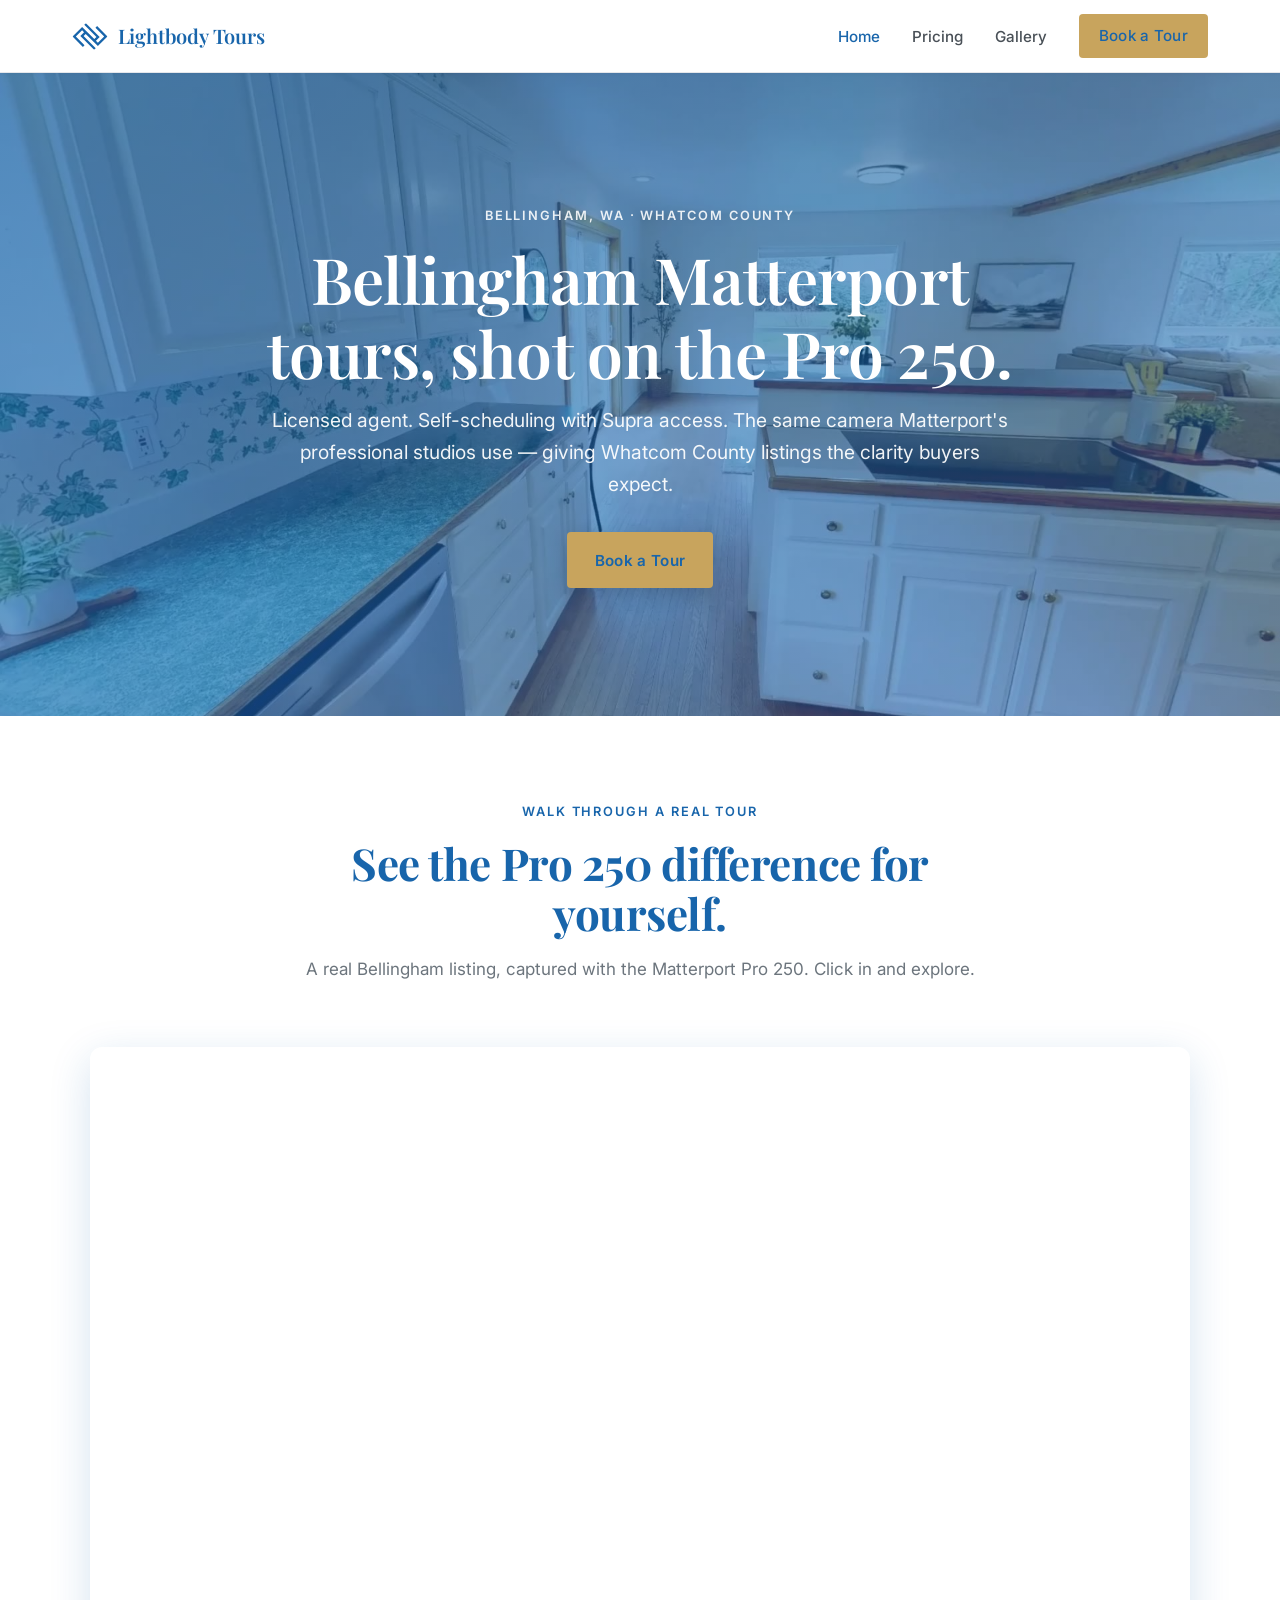
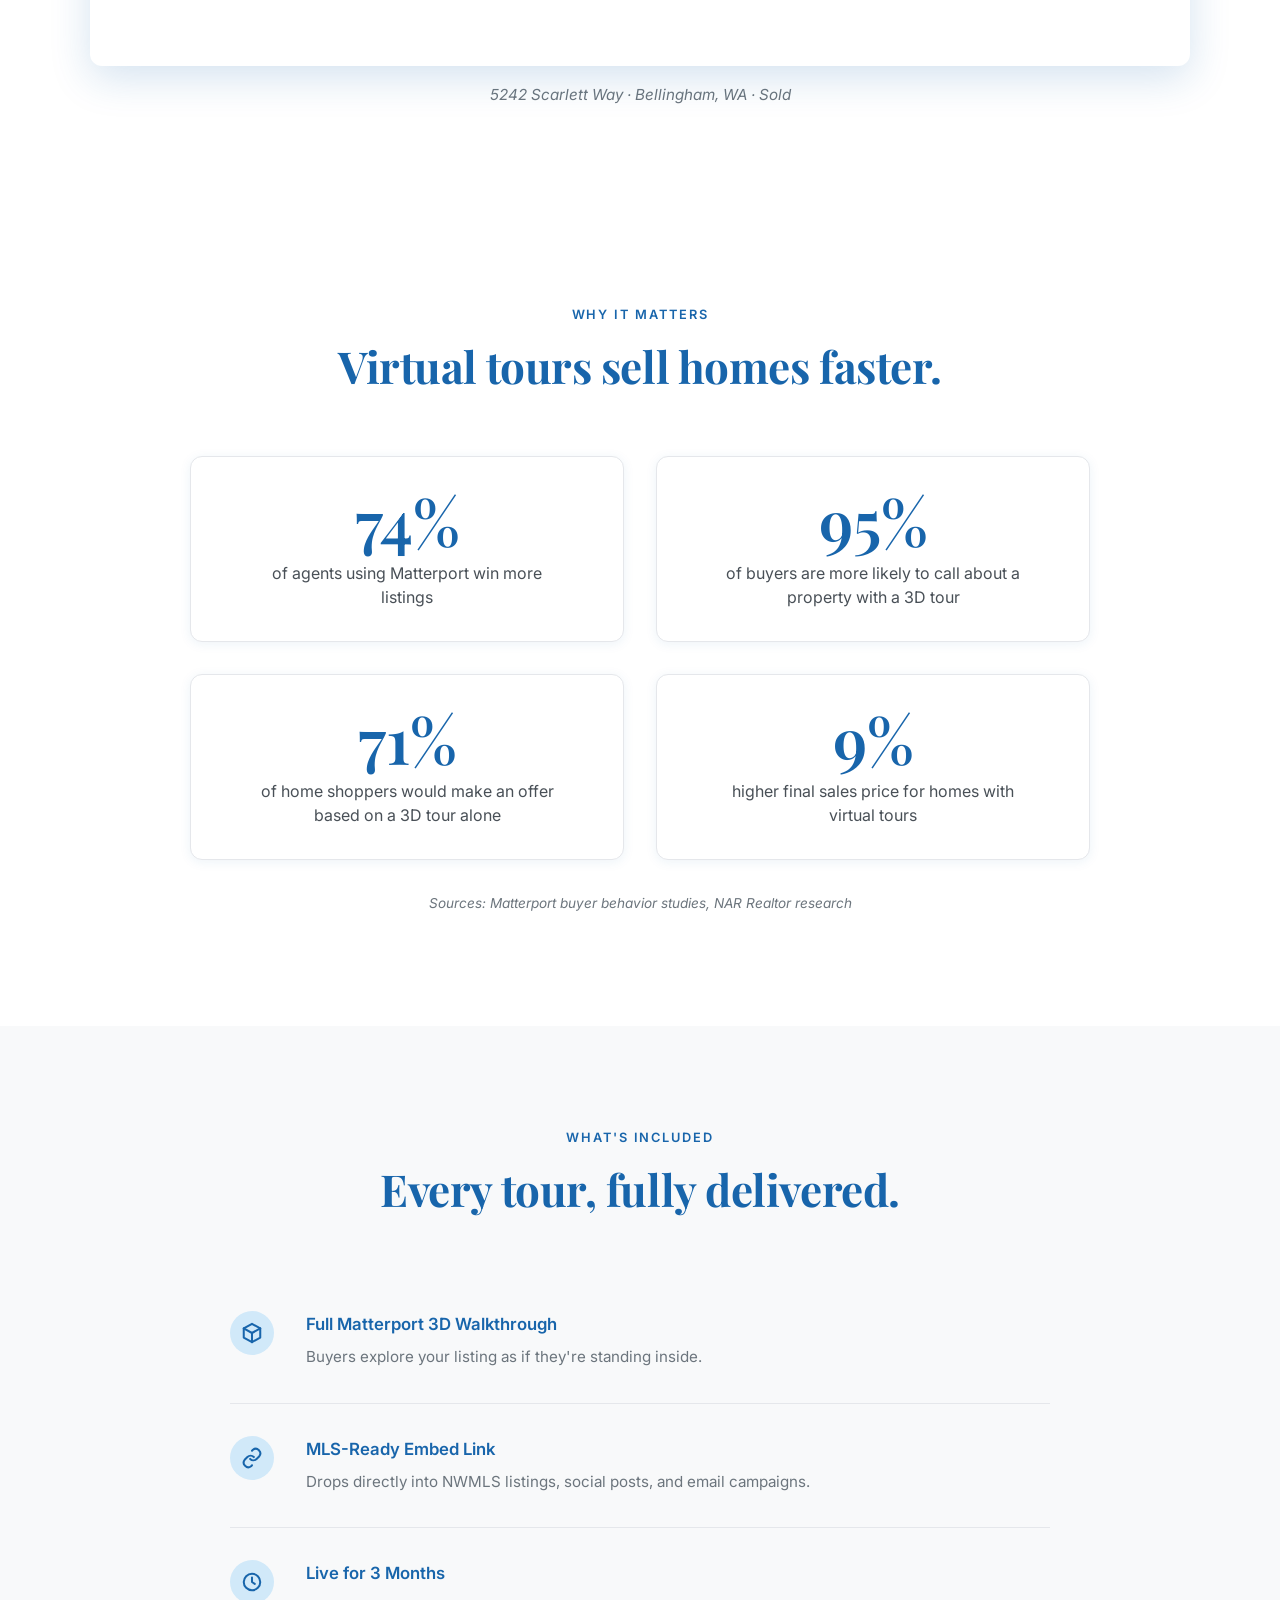
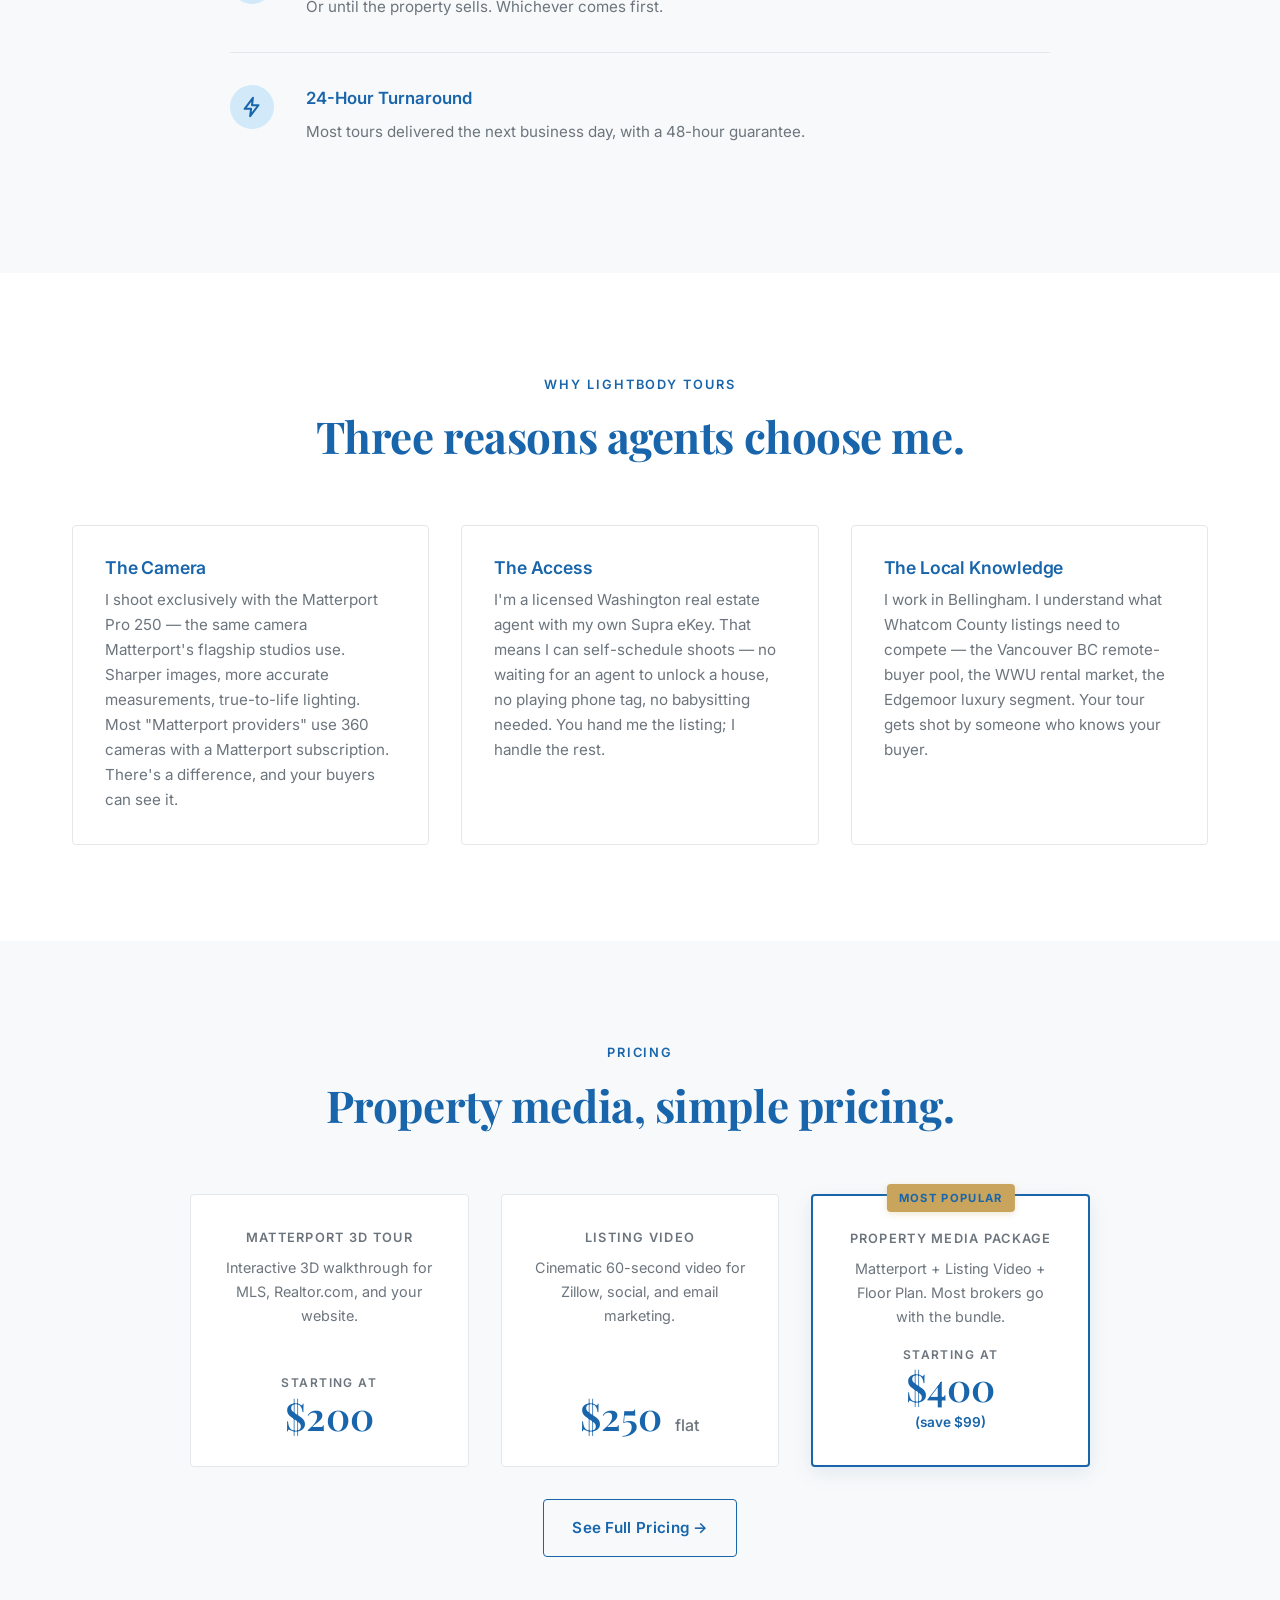
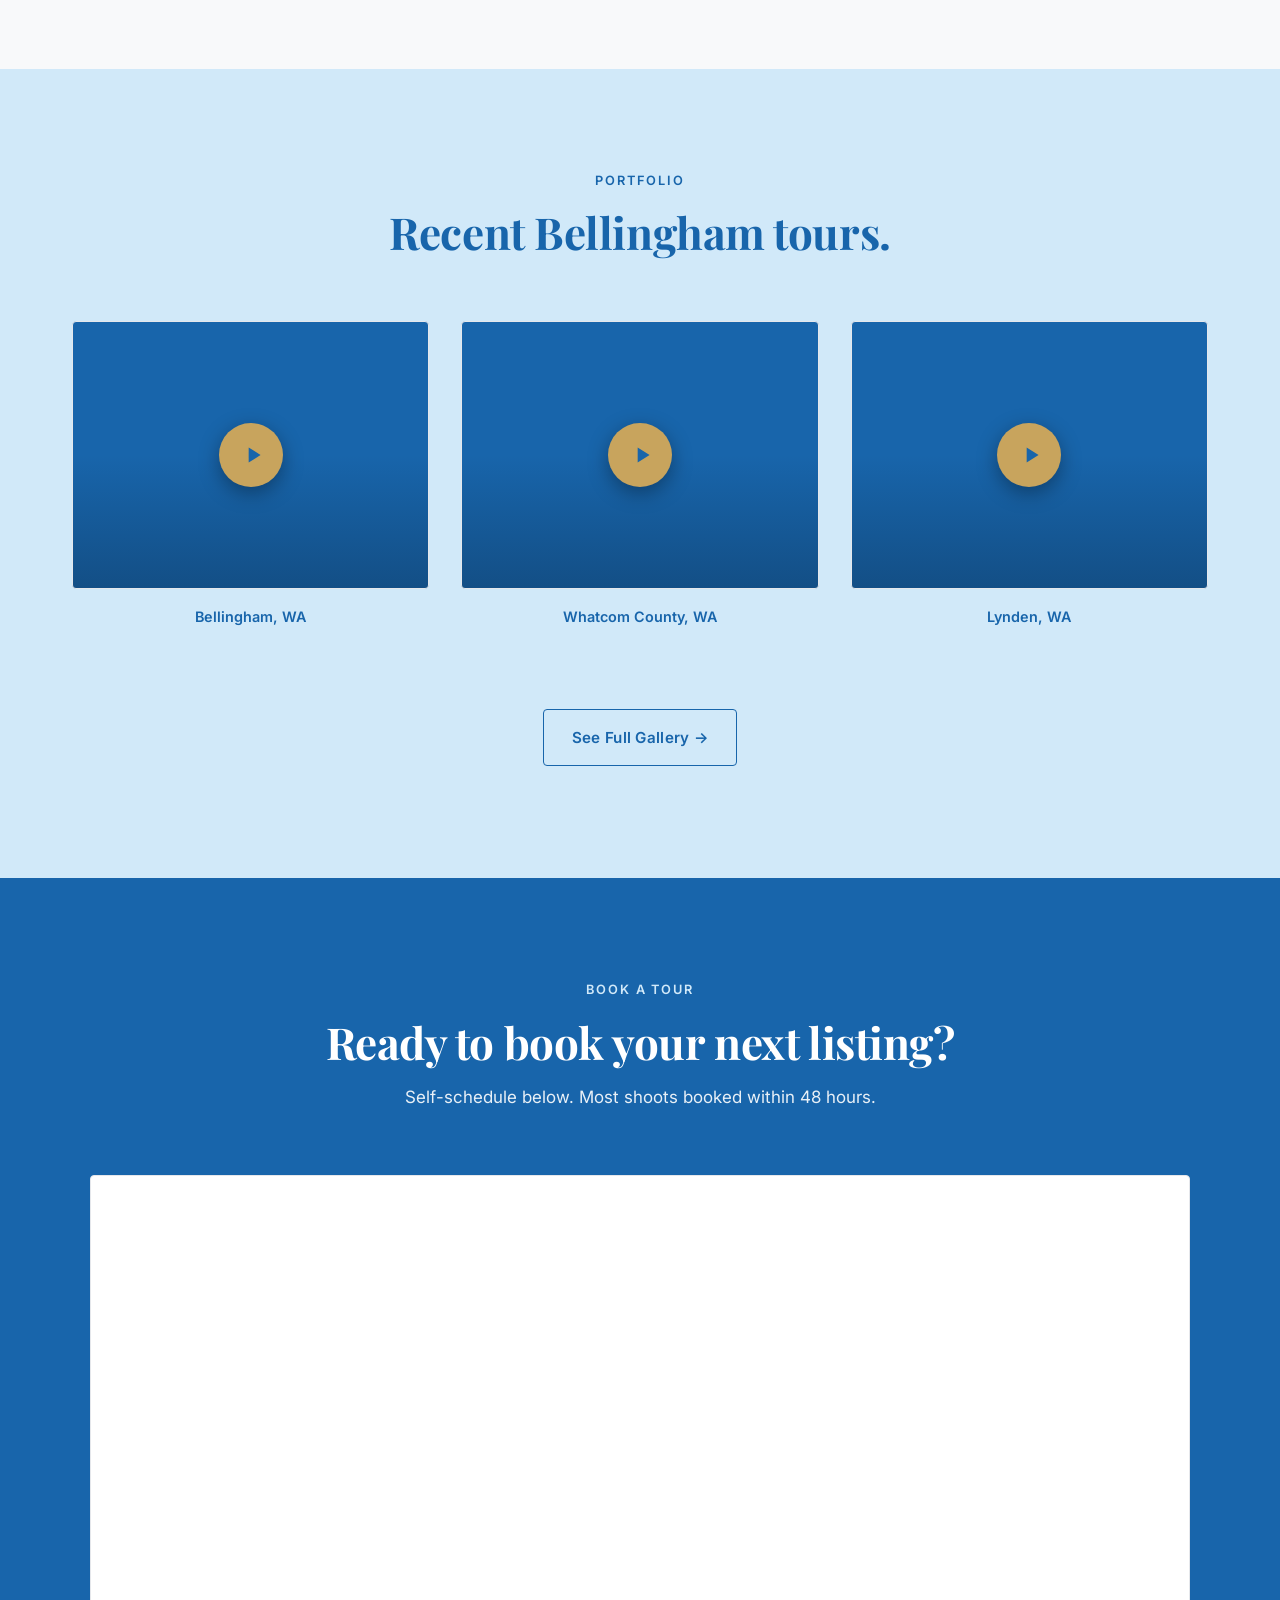
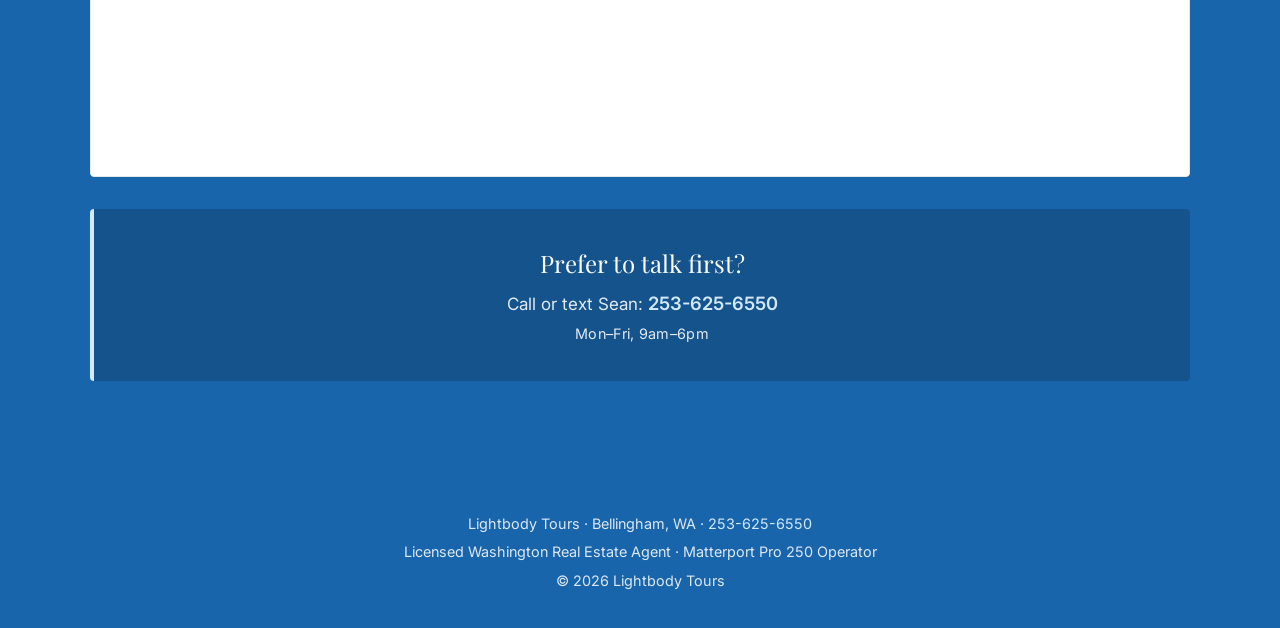
==== index.html @ c7401f12 "Clarify Matterport-only self-booking; nav + booking page" ====
<!DOCTYPE html>
<html lang="en">
<head>
  <meta charset="UTF-8" />
  <meta name="viewport" content="width=device-width, initial-scale=1.0, viewport-fit=cover" />
  <title>Lightbody Tours · Matterport 3D Virtual Tours · Bellingham, WA</title>
  <meta name="description" content="Bellingham Matterport tours, shot on the Pro 250. Licensed agent with Supra access serving Whatcom County real estate." />
  <meta name="theme-color" content="#1865AB" />
  <link rel="canonical" href="https://lightbodytours.com/" />
  <link rel="icon" type="image/svg+xml" href="/favicon.svg" />

  <!-- Open Graph / Twitter Card -->
  <meta property="og:type" content="website" />
  <meta property="og:url" content="https://lightbodytours.com/" />
  <meta property="og:title" content="Lightbody Tours · Matterport 3D Virtual Tours · Bellingham, WA" />
  <meta property="og:description" content="Bellingham Matterport tours, shot on the Pro 250. Licensed agent with Supra access serving Whatcom County real estate." />
  <meta property="og:image" content="https://lightbodytours.com/images/tour-scarlett.jpg" />
  <meta property="og:image:alt" content="A recent Bellingham listing captured with the Matterport Pro 250." />
  <meta property="og:locale" content="en_US" />
  <meta property="og:site_name" content="Lightbody Tours" />
  <meta name="twitter:card" content="summary_large_image" />
  <meta name="twitter:title" content="Lightbody Tours · Bellingham Matterport Pro 250" />
  <meta name="twitter:description" content="Matterport 3D virtual tours for Bellingham and Whatcom County real estate, shot on the Pro 250." />
  <meta name="twitter:image" content="https://lightbodytours.com/images/tour-scarlett.jpg" />

  <link rel="preconnect" href="https://fonts.googleapis.com" />
  <link rel="preconnect" href="https://fonts.gstatic.com" crossorigin />
  <link href="https://fonts.googleapis.com/css2?family=Inter:wght@400;500;600;700&family=Playfair+Display:wght@500;600;700&display=swap" rel="stylesheet" />
  <link rel="stylesheet" href="app.css?v=9" />

  <!-- Structured data: LocalBusiness / Service for local SEO -->
  <script type="application/ld+json">
  {
    "@context": "https://schema.org",
    "@type": "LocalBusiness",
    "@id": "https://lightbodytours.com/#business",
    "name": "Lightbody Tours",
    "description": "Matterport 3D virtual tours for Bellingham and Whatcom County real estate, shot on the Pro 250.",
    "url": "https://lightbodytours.com/",
    "telephone": "+1-253-625-6550",
    "image": "https://lightbodytours.com/images/tour-scarlett.jpg",
    "priceRange": "$$",
    "areaServed": [
      { "@type": "City", "name": "Bellingham" },
      { "@type": "AdministrativeArea", "name": "Whatcom County" }
    ],
    "address": {
      "@type": "PostalAddress",
      "addressLocality": "Bellingham",
      "addressRegion": "WA",
      "addressCountry": "US"
    },
    "founder": { "@type": "Person", "name": "Sean Lightbody" },
    "makesOffer": [
      {
        "@type": "Offer",
        "name": "Standard Matterport tour (under 2,500 sq ft)",
        "price": "200",
        "priceCurrency": "USD"
      },
      {
        "@type": "Offer",
        "name": "Larger home Matterport tour (2,500–4,000 sq ft)",
        "price": "300",
        "priceCurrency": "USD"
      },
      {
        "@type": "Offer",
        "name": "Estate / custom Matterport tour (4,000+ sq ft)",
        "price": "400",
        "priceCurrency": "USD"
      }
    ]
  }
  </script>
</head>
<body>
  <a href="#main" class="skip-link">Skip to content</a>

  <!-- Header -->
  <header class="site-header">
    <div class="container">
      <nav class="nav" aria-label="Primary">
        <a href="index.html" class="nav-logo" aria-label="Lightbody Tours home">
          <span class="logo-mark" aria-hidden="true"></span>
          <span class="logo-text">Lightbody Tours</span>
        </a>
        <button class="nav-toggle" aria-label="Toggle navigation" aria-expanded="false" aria-controls="primary-nav">
          <span></span>
        </button>
        <ul class="nav-links" id="primary-nav">
          <li><a href="index.html" class="active">Home</a></li>
          <li><a href="pricing.html">Pricing</a></li>
          <li><a href="gallery.html">Gallery</a></li>
          <li><a href="booking.html" class="btn btn-primary">Book a Tour</a></li>
        </ul>
      </nav>
    </div>
  </header>

  <main id="main">

    <!-- Hero (rotating 3-video background, event-driven by script.js) -->
    <section class="hero-video-section"
             style="--poster: url('images/videos/pan-scarlett-kitchen.jpg');">
      <video class="hero-video-bg active" muted playsinline preload="auto" data-index="0"
             poster="images/videos/pan-scarlett-kitchen.jpg">
        <source src="images/videos/pan-scarlett-kitchen.mp4" type="video/mp4">
      </video>
      <video class="hero-video-bg" muted playsinline preload="metadata" data-index="1"
             poster="images/videos/pan-scarlett-living.jpg">
        <source src="images/videos/pan-scarlett-living.mp4" type="video/mp4">
      </video>
      <video class="hero-video-bg" muted playsinline preload="metadata" data-index="2"
             poster="images/videos/pan-scarlett-dining.jpg">
        <source src="images/videos/pan-scarlett-dining.mp4" type="video/mp4">
      </video>
      <div class="hero-overlay"></div>
      <div class="hero-content">
        <span class="eyebrow">Bellingham, WA · Whatcom County</span>
        <h1>Bellingham Matterport tours, shot on the Pro 250.</h1>
        <p class="lede">Licensed agent. Self-scheduling with Supra access. The same camera Matterport's professional studios use — giving Whatcom County listings the clarity buyers expect.</p>
        <div class="hero-actions">
          <a href="#book" class="btn btn-primary">Book a Tour</a>
        </div>
      </div>
    </section>

    <!-- Interactive Matterport tour preview -->
    <section class="interactive-tour-section">
      <div class="container">
        <div class="section-head">
          <span class="eyebrow">Walk through a real tour</span>
          <h2>See the Pro 250 difference for yourself.</h2>
          <p class="lede">A real Bellingham listing, captured with the Matterport Pro 250. Click in and explore.</p>
        </div>
        <div class="tour-embed-wrapper">
          <iframe
            src="https://my.matterport.com/show/?m=v9D3mjP9tub&play=0"
            title="Interactive Matterport tour — 5242 Scarlett Way, Bellingham WA"
            frameborder="0"
            allowfullscreen
            allow="xr-spatial-tracking; fullscreen"
            loading="lazy"></iframe>
        </div>
        <p class="tour-caption">5242 Scarlett Way · Bellingham, WA · Sold</p>
      </div>
    </section>

    <!-- Stats -->
    <section>
      <div class="container">
        <div class="section-head">
          <span class="eyebrow">Why It Matters</span>
          <h2>Virtual tours sell homes faster.</h2>
        </div>

        <div class="stats-grid">
          <div class="stat-card">
            <div class="stat-number">74%</div>
            <p class="stat-label">of agents using Matterport win more listings</p>
          </div>
          <div class="stat-card">
            <div class="stat-number">95%</div>
            <p class="stat-label">of buyers are more likely to call about a property with a 3D tour</p>
          </div>
          <div class="stat-card">
            <div class="stat-number">71%</div>
            <p class="stat-label">of home shoppers would make an offer based on a 3D tour alone</p>
          </div>
          <div class="stat-card">
            <div class="stat-number">9%</div>
            <p class="stat-label">higher final sales price for homes with virtual tours</p>
          </div>
        </div>

        <p class="stats-source">Sources: Matterport buyer behavior studies, NAR Realtor research</p>
      </div>
    </section>

    <!-- What's Included -->
    <section class="bg-soft">
      <div class="container">
        <div class="section-head">
          <span class="eyebrow">What's Included</span>
          <h2>Every tour, fully delivered.</h2>
        </div>

        <ul class="includes-list">
          <li class="includes-item">
            <span class="includes-icon" aria-hidden="true">
              <svg viewBox="0 0 24 24" fill="none" stroke="currentColor" stroke-width="2.2" stroke-linecap="round" stroke-linejoin="round"><path d="M12 2 3 7v10l9 5 9-5V7l-9-5z"/><path d="M3 7l9 5 9-5"/><path d="M12 12v10"/></svg>
            </span>
            <div class="includes-text">
              <strong>Full Matterport 3D Walkthrough</strong>
              <span>Buyers explore your listing as if they're standing inside.</span>
            </div>
          </li>
          <li class="includes-item">
            <span class="includes-icon" aria-hidden="true">
              <svg viewBox="0 0 24 24" fill="none" stroke="currentColor" stroke-width="2.2" stroke-linecap="round" stroke-linejoin="round"><path d="M10 13a5 5 0 0 0 7 0l3-3a5 5 0 0 0-7-7l-1 1"/><path d="M14 11a5 5 0 0 0-7 0l-3 3a5 5 0 0 0 7 7l1-1"/></svg>
            </span>
            <div class="includes-text">
              <strong>MLS-Ready Embed Link</strong>
              <span>Drops directly into NWMLS listings, social posts, and email campaigns.</span>
            </div>
          </li>
          <li class="includes-item">
            <span class="includes-icon" aria-hidden="true">
              <svg viewBox="0 0 24 24" fill="none" stroke="currentColor" stroke-width="2.2" stroke-linecap="round" stroke-linejoin="round"><circle cx="12" cy="12" r="9"/><path d="M12 7v5l3 2"/></svg>
            </span>
            <div class="includes-text">
              <strong>Live for 3 Months</strong>
              <span>Or until the property sells. Whichever comes first.</span>
            </div>
          </li>
          <li class="includes-item">
            <span class="includes-icon" aria-hidden="true">
              <svg viewBox="0 0 24 24" fill="none" stroke="currentColor" stroke-width="2.2" stroke-linecap="round" stroke-linejoin="round"><path d="M13 2 4 14h7l-1 8 9-12h-7l1-8z"/></svg>
            </span>
            <div class="includes-text">
              <strong>24-Hour Turnaround</strong>
              <span>Most tours delivered the next business day, with a 48-hour guarantee.</span>
            </div>
          </li>
        </ul>
      </div>
    </section>

    <!-- Why Lightbody -->
    <section>
      <div class="container">
        <div class="section-head">
          <span class="eyebrow">Why Lightbody Tours</span>
          <h2>Three reasons agents choose me.</h2>
        </div>

        <div class="feature-grid">
          <article class="feature">
            <h3>The Camera</h3>
            <p>I shoot exclusively with the Matterport Pro 250 — the same camera Matterport's flagship studios use. Sharper images, more accurate measurements, true-to-life lighting. Most "Matterport providers" use 360 cameras with a Matterport subscription. There's a difference, and your buyers can see it.</p>
          </article>
          <article class="feature">
            <h3>The Access</h3>
            <p>I'm a licensed Washington real estate agent with my own Supra eKey. That means I can self-schedule shoots — no waiting for an agent to unlock a house, no playing phone tag, no babysitting needed. You hand me the listing; I handle the rest.</p>
          </article>
          <article class="feature">
            <h3>The Local Knowledge</h3>
            <p>I work in Bellingham. I understand what Whatcom County listings need to compete — the Vancouver BC remote-buyer pool, the WWU rental market, the Edgemoor luxury segment. Your tour gets shot by someone who knows your buyer.</p>
          </article>
        </div>
      </div>
    </section>

    <!-- Pricing Teaser -->
    <section class="bg-soft">
      <div class="container">
        <div class="section-head">
          <span class="eyebrow">Pricing</span>
          <h2>Property media, simple pricing.</h2>
        </div>

        <div class="pricing-teaser">
          <article class="teaser-card">
            <div class="teaser-name">Matterport 3D Tour</div>
            <p class="teaser-range">Interactive 3D walkthrough for MLS, Realtor.com, and your website.</p>
            <span class="service-price-prefix">Starting at</span>
            <div class="teaser-price">$200</div>
          </article>
          <article class="teaser-card">
            <div class="teaser-name">Listing Video</div>
            <p class="teaser-range">Cinematic 60-second video for Zillow, social, and email marketing.</p>
            <div class="teaser-price">$250 <span class="price-flat">flat</span></div>
          </article>
          <article class="teaser-card featured">
            <div class="teaser-name">Property Media Package</div>
            <p class="teaser-range">Matterport + Listing Video + Floor Plan. Most brokers go with the bundle.</p>
            <span class="service-price-prefix">Starting at</span>
            <div class="teaser-price">$400</div>
            <span class="service-savings">(save $99)</span>
          </article>
        </div>

        <p class="center" style="margin-top: var(--space-md);">
          <a href="pricing.html" class="btn btn-outline">See Full Pricing &rarr;</a>
        </p>
      </div>
    </section>

    <!-- Recent Work -->
    <section class="bg-pale">
      <div class="container">
        <div class="section-head">
          <span class="eyebrow">Portfolio</span>
          <h2>Recent Bellingham tours.</h2>
        </div>

        <div class="recent-grid">
          <div class="recent-item">
            <a class="thumb-card"
               href="https://my.matterport.com/show/?m=v9D3mjP9tub"
               target="_blank"
               rel="noopener"
               aria-label="Open Bellingham, WA virtual tour in a new tab">
              <img src="https://my.matterport.com/api/v1/player/models/v9D3mjP9tub/thumb"
                   alt="Bellingham, WA tour preview"
                   loading="lazy" decoding="async"
                   onerror="this.remove(); this.parentNode.insertAdjacentHTML('afterbegin','&lt;span class=&quot;thumb-fallback-label&quot;&gt;Tour preview&lt;/span&gt;');" />
              <span class="thumb-play" aria-hidden="true">
                <svg viewBox="0 0 24 24" fill="currentColor"><path d="M8 5v14l11-7z"/></svg>
              </span>
            </a>
            <p class="embed-caption">Bellingham, WA</p>
          </div>

          <div class="recent-item">
            <a class="thumb-card"
               href="https://my.matterport.com/show/?m=C9xJ9vgms29"
               target="_blank"
               rel="noopener"
               aria-label="Open Whatcom County, WA virtual tour in a new tab">
              <img src="https://my.matterport.com/api/v1/player/models/C9xJ9vgms29/thumb"
                   alt="Whatcom County, WA tour preview"
                   loading="lazy" decoding="async"
                   onerror="this.remove(); this.parentNode.insertAdjacentHTML('afterbegin','&lt;span class=&quot;thumb-fallback-label&quot;&gt;Tour preview&lt;/span&gt;');" />
              <span class="thumb-play" aria-hidden="true">
                <svg viewBox="0 0 24 24" fill="currentColor"><path d="M8 5v14l11-7z"/></svg>
              </span>
            </a>
            <p class="embed-caption">Whatcom County, WA</p>
          </div>

          <div class="recent-item">
            <a class="thumb-card"
               href="https://my.matterport.com/show/?m=8PgP2n5DQMk"
               target="_blank"
               rel="noopener"
               aria-label="Open Lynden, WA virtual tour in a new tab">
              <img src="https://my.matterport.com/api/v1/player/models/8PgP2n5DQMk/thumb"
                   alt="Lynden, WA tour preview"
                   loading="lazy" decoding="async"
                   onerror="this.remove(); this.parentNode.insertAdjacentHTML('afterbegin','&lt;span class=&quot;thumb-fallback-label&quot;&gt;Tour preview&lt;/span&gt;');" />
              <span class="thumb-play" aria-hidden="true">
                <svg viewBox="0 0 24 24" fill="currentColor"><path d="M8 5v14l11-7z"/></svg>
              </span>
            </a>
            <p class="embed-caption">Lynden, WA</p>
          </div>
        </div>

        <p class="center" style="margin-top: var(--space-lg);">
          <a href="gallery.html" class="btn btn-outline">See Full Gallery &rarr;</a>
        </p>
      </div>
    </section>

    <!-- Final CTA / Calendar -->
    <section id="book" class="bg-blue">
      <div class="container">
        <div class="section-head">
          <span class="eyebrow">Book a Tour</span>
          <h2>Ready to book your next listing?</h2>
          <p>Self-schedule below. Most shoots booked within 48 hours.</p>
        </div>

        <div class="calendar-embed">
          <iframe
            src="https://calendar.google.com/calendar/appointments/schedules/AcZssZ1Lqf4GYZ6u4mqIitwQUmHhvEpiaLqg6kK7S11jN2lx8IEIkswqLdhnvtoZhBZQ0kWkmm6iZdqy?gv=true"
            title="Schedule a Matterport tour with Sean Lightbody"
            style="border: 0"
            width="100%"
            height="600"
            frameborder="0"
            loading="lazy"></iframe>
        </div>

        <div class="contact-callout" role="complementary" aria-label="Phone contact">
          <p class="callout-lede">Prefer to talk first?</p>
          <p>Call or text Sean: <a href="tel:+12536256550">253-625-6550</a></p>
          <p class="hours">Mon–Fri, 9am–6pm</p>
        </div>
      </div>
    </section>

  </main>

  <!-- Footer -->
  <footer class="site-footer">
    <div class="container">
      <p class="footer-line">Lightbody Tours · Bellingham, WA · <a href="tel:2536256550">253-625-6550</a></p>
      <p class="footer-line">Licensed Washington Real Estate Agent · Matterport Pro 250 Operator</p>
      <p class="footer-line">&copy; 2026 Lightbody Tours</p>
    </div>
  </footer>

  <script src="script.js"></script>
</body>
</html>
---- app.css ----
/* ---------- Tokens ---------- */
:root {
  /* Brand blues — primary palette */
  --brand-blue: #1865AB;
  --brand-blue-medium: #3F86C6;
  --brand-blue-light: #7FBCE7;
  --brand-blue-pale: #D1E9F9;

  /* Legacy --navy alias kept so existing rules pick up the new brand blue.
     Conceptually: navy = brand-blue throughout the site. */
  --navy: var(--brand-blue);

  /* Gold — reserved for: nav Book Now button, eyebrows, SOLD badges, play button */
  --gold: #C8A45D;
  --gold-hover: #b3924f;

  /* Surface + text */
  --bg: #FFFFFF;
  --bg-soft: #F8F9FA;  /* off-white — softer alternation than pale blue */
  --text: #495057;     /* charcoal — passes WCAG AA on white and pale blue */
  --muted: #6c757d;
  --border: #e5e7eb;

  --font-body: 'Inter', system-ui, -apple-system, sans-serif;
  --font-display: 'Playfair Display', Georgia, serif;

  --container: 1200px;
  --radius: 4px;
  --space-xs: 0.5rem;
  --space-sm: 1rem;
  --space-md: 2rem;
  --space-lg: 4rem;
  --space-xl: 6rem;
}

/* ---------- Reset ---------- */
*, *::before, *::after { box-sizing: border-box; }
html, body { margin: 0; padding: 0; }
html { scroll-padding-top: calc(72px + env(safe-area-inset-top, 0px) + 16px); }
img { max-width: 100%; display: block; }
a { color: inherit; text-decoration: none; }
button { font-family: inherit; cursor: pointer; border: none; background: none; }

/* Keyboard focus: visible 2px brand-blue outline on any tab-focused element.
   Doesn't affect mouse users (no :focus-visible match for mouse clicks). */
*:focus-visible {
  outline: 2px solid var(--brand-blue);
  outline-offset: 2px;
  border-radius: 2px;
}

/* Skip-to-content link — invisible until keyboard-focused, then jumps over the
   header to the main content. Required for keyboard / screen-reader users. */
.skip-link {
  position: absolute;
  top: 0.5rem;
  left: 0.5rem;
  z-index: 10000;
  background: var(--brand-blue);
  color: #fff;
  padding: 0.6rem 1rem;
  border-radius: var(--radius);
  font-weight: 600;
  font-size: 0.9rem;
  transform: translateY(-200%);
  transition: transform 150ms ease;
}
.skip-link:focus,
.skip-link:focus-visible { transform: translateY(0); }

/* ---------- Base ---------- */
body {
  font-family: var(--font-body);
  font-size: 17px;
  line-height: 1.65;
  color: var(--text);
  background: var(--bg);
  -webkit-font-smoothing: antialiased;
}

h1, h2, h3, h4 {
  font-family: var(--font-display);
  font-weight: 600;
  color: var(--navy);
  line-height: 1.15;
  margin: 0 0 var(--space-sm);
  letter-spacing: -0.01em;
}

h1 { font-size: clamp(2.4rem, 5vw, 4rem); }
h2 { font-size: clamp(1.9rem, 3.5vw, 2.75rem); }
h3 { font-size: clamp(1.3rem, 2vw, 1.6rem); }

p { margin: 0 0 var(--space-sm); }

.container {
  width: 100%;
  max-width: var(--container);
  margin: 0 auto;
  padding: 0 var(--space-md);
}

section { padding: var(--space-xl) 0; }

/* ---------- Section background helpers ----------
   Three tones for soft alternation: white (default) → soft → pale-blue (showcase).
   Use .bg-soft for the bulk of alternation so contrast edges aren't choppy.
   Use .bg-pale for "punch" sections (gallery showcase, booking contact callout). */
.bg-white { background: #fff; }
.bg-soft  { background: var(--bg-soft); }
.bg-pale  { background: var(--brand-blue-pale); }
.bg-blue  { background: var(--brand-blue); color: #fff; }
.bg-blue h1, .bg-blue h2, .bg-blue h3 { color: #fff; }
.bg-blue .eyebrow { color: var(--brand-blue-pale); }
.bg-blue .section-head p,
.bg-blue p { color: rgba(255, 255, 255, 0.9); }
.bg-blue .muted { color: rgba(255, 255, 255, 0.75); }

/* Contact callout sitting INSIDE a brand-blue section needs visual distinction from
   the section bg. Use a darker translucent overlay instead of the same brand blue. */
.bg-blue .contact-callout {
  background: rgba(0, 0, 0, 0.18);
  border-left: 4px solid var(--brand-blue-pale);
}

/* ---------- Buttons ---------- */
.btn {
  display: inline-block;
  padding: 0.95rem 1.75rem;
  font-family: var(--font-body);
  font-size: 0.95rem;
  font-weight: 600;
  letter-spacing: 0.02em;
  border-radius: var(--radius);
  transition: background-color 150ms ease, color 150ms ease;
  cursor: pointer;
  text-align: center;
}

.btn-primary {
  background: var(--brand-blue);
  color: #fff;
}
.btn-primary:hover { background: var(--brand-blue-medium); }

/* Exception: the nav "Book Now" button keeps gold for emphasis. */
.nav-links .btn-primary {
  background: var(--gold);
  color: var(--brand-blue);
}
.nav-links .btn-primary:hover {
  background: var(--gold-hover);
  color: var(--brand-blue);
}

.btn-secondary {
  background: transparent;
  color: var(--brand-blue);
  border: 1.5px solid var(--brand-blue);
}
.btn-secondary:hover {
  background: var(--brand-blue);
  color: #fff;
}

.btn-outline {
  background: transparent;
  color: var(--navy);
  border: 1.5px solid var(--navy);
}
.btn-outline:hover { background: var(--navy); color: var(--bg); }

/* ---------- Header / Nav ---------- */
/* Body padding compensates for the fixed nav being out of flow. */
body {
  padding-top: 72px;
}

.site-header {
  position: fixed;
  top: 0;
  left: 0;
  right: 0;
  width: 100%;
  z-index: 9999;
  background: var(--bg);
  border-bottom: 1px solid var(--border);
  box-shadow: 0 1px 3px rgba(10, 37, 64, 0.04);
  isolation: isolate;
}

/* Mobile: hardcoded 44px fallback for iOS status bar on top of any safe-area inset.
   Even if env() returns 0 (which it can on certain iOS configurations), the nav
   content still gets pushed below the iPhone's system UI. */
@media (max-width: 900px) {
  body {
    padding-top: calc(72px + max(env(safe-area-inset-top, 0px), 44px));
  }
  .site-header {
    padding-top: max(env(safe-area-inset-top, 0px), 44px);
  }
}

/* Ensure iframe wrappers stay in the base stacking context, never above the nav */
.embed,
.calendar-embed,
.tour-image {
  position: relative;
  z-index: 1;
}

.nav {
  display: flex;
  align-items: center;
  justify-content: space-between;
  height: 72px;
}

.brand {
  font-family: var(--font-display);
  font-size: 1.35rem;
  font-weight: 600;
  color: var(--navy);
  letter-spacing: -0.01em;
}

.nav-links {
  display: flex;
  align-items: center;
  gap: 2rem;
  list-style: none;
  margin: 0;
  padding: 0;
}

.nav-links a {
  font-size: 0.95rem;
  font-weight: 500;
  color: var(--text);
  transition: color 150ms ease;
}
.nav-links a:hover,
.nav-links a.active { color: var(--brand-blue); }

.nav-links .btn { padding: 0.6rem 1.25rem; }

.nav-toggle {
  display: none;
  width: 40px;
  height: 40px;
  align-items: center;
  justify-content: center;
}
.nav-toggle span {
  display: block;
  width: 22px;
  height: 2px;
  background: var(--navy);
  position: relative;
}
.nav-toggle span::before,
.nav-toggle span::after {
  content: '';
  position: absolute;
  left: 0;
  width: 22px;
  height: 2px;
  background: var(--navy);
}
.nav-toggle span::before { top: -7px; }
.nav-toggle span::after { top: 7px; }

@media (max-width: 768px) {
  .nav-toggle { display: flex; }
  .nav-links {
    position: absolute;
    top: 72px;
    left: 0;
    right: 0;
    flex-direction: column;
    align-items: stretch;
    gap: 0;
    background: var(--bg);
    border-bottom: 1px solid var(--border);
    padding: var(--space-sm) var(--space-md) var(--space-md);
    transform: translateY(-110%);
    transition: transform 200ms ease;
  }
  .nav-links.open { transform: translateY(0); }
  .nav-links li { padding: 0.65rem 0; border-bottom: 1px solid var(--border); }
  .nav-links li:last-child { border-bottom: none; padding-top: var(--space-sm); }
  .nav-links .btn { display: block; }
}

/* ---------- Hero ---------- */
.hero {
  background: var(--bg);
  padding: var(--space-xl) 0 var(--space-lg);
}

.hero-inner {
  max-width: 820px;
  margin: 0 auto var(--space-lg);
  text-align: center;
}

.hero h1 { margin-bottom: var(--space-md); }

.hero .lede {
  font-size: clamp(1.05rem, 1.5vw, 1.2rem);
  color: var(--muted);
  margin: 0 auto var(--space-md);
  max-width: 62ch;
}

.hero-actions {
  display: flex;
  gap: var(--space-sm);
  flex-wrap: wrap;
  margin-top: var(--space-md);
  justify-content: center;
}

/* ---------- Embeds ---------- */
.embed {
  width: 100%;
  aspect-ratio: 16 / 10;
  background: var(--navy);
  border-radius: var(--radius);
  overflow: hidden;
  border: 1px solid var(--border);
}
.embed iframe {
  width: 100%;
  height: 100%;
  border: 0;
  display: block;
}

.embed-wrap {
  max-width: 1100px;
  margin: 0 auto;
}

.embed-caption {
  text-align: center;
  color: var(--muted);
  font-size: 0.9rem;
  font-style: italic;
  margin-top: var(--space-sm);
}

/* ---------- Stats Grid ---------- */
.stats-grid {
  display: grid;
  grid-template-columns: repeat(2, 1fr);
  gap: var(--space-md);
  max-width: 900px;
  margin: 0 auto;
}
@media (max-width: 640px) {
  .stats-grid { grid-template-columns: 1fr; }
}

.stat-card {
  background: #fff;
  border: 1px solid var(--border);
  border-radius: 12px;
  padding: var(--space-md);
  text-align: center;
  box-shadow: 0 2px 12px rgba(24, 101, 171, 0.08);
}

.stat-number {
  font-family: var(--font-display);
  font-size: clamp(2.75rem, 6vw, 4rem);
  font-weight: 600;
  color: var(--brand-blue);
  line-height: 1;
  margin-bottom: 0.5rem;
}

.stat-label {
  color: var(--text);
  font-size: 1rem;
  line-height: 1.5;
  max-width: 30ch;
  margin: 0 auto;
}

.stats-source {
  text-align: center;
  font-style: italic;
  color: var(--muted);
  font-size: 0.85rem;
  margin-top: var(--space-md);
}

/* ---------- Includes List ---------- */
.includes-list {
  max-width: 820px;
  margin: 0 auto;
  list-style: none;
  padding: 0;
  display: flex;
  flex-direction: column;
  gap: 0;
}

.includes-item {
  display: flex;
  gap: var(--space-md);
  align-items: flex-start;
  padding: var(--space-md) 0;
  border-bottom: 1px solid var(--border);
}
.includes-item:last-child { border-bottom: none; }

.includes-icon {
  flex-shrink: 0;
  width: 44px;
  height: 44px;
  border-radius: 50%;
  background: var(--brand-blue-pale);
  color: var(--brand-blue);
  display: flex;
  align-items: center;
  justify-content: center;
}
.includes-icon svg { width: 22px; height: 22px; }

.includes-text { flex: 1; }
.includes-text strong {
  display: block;
  font-family: var(--font-body);
  color: var(--navy);
  font-size: 1.05rem;
  font-weight: 600;
  margin-bottom: 0.25rem;
}
.includes-text span { color: var(--muted); font-size: 0.95rem; }

/* ---------- Pricing Teaser ---------- */
.pricing-teaser {
  max-width: 900px;
  margin: 0 auto var(--space-md);
  display: grid;
  grid-template-columns: repeat(3, 1fr);
  gap: var(--space-md);
}
@media (max-width: 768px) {
  .pricing-teaser { grid-template-columns: 1fr; }
}

.teaser-card {
  background: #fff;
  border: 1px solid var(--border);
  border-radius: var(--radius);
  padding: var(--space-md);
  text-align: center;
  display: flex;
  flex-direction: column;
}
/* Push price block to the card bottom so all three cards align prices on the
   same baseline regardless of description length. */
.teaser-card .teaser-range {
  margin-bottom: auto;
  padding-bottom: var(--space-sm);
}

.teaser-name {
  font-family: var(--font-body);
  font-size: 0.8rem;
  font-weight: 600;
  text-transform: uppercase;
  letter-spacing: 0.1em;
  color: var(--muted);
  margin-bottom: 0.5rem;
}

.teaser-range {
  color: var(--muted);
  font-size: 0.9rem;
  margin-bottom: var(--space-sm);
}

.teaser-price {
  font-family: var(--font-display);
  font-size: 2.4rem;
  font-weight: 600;
  color: var(--navy);
  line-height: 1;
}

/* ---------- Recent Work Grid ---------- */
.recent-grid {
  display: grid;
  grid-template-columns: repeat(3, 1fr);
  gap: var(--space-md);
}
@media (max-width: 900px) {
  .recent-grid { grid-template-columns: 1fr; }
}
.recent-item .embed { aspect-ratio: 4 / 3; }
.recent-item .embed-caption { font-style: normal; font-weight: 600; color: var(--navy); }

/* ---------- Calendar Embed ---------- */
.calendar-embed {
  max-width: 1100px;
  margin: 0 auto;
  background: #fff;
  border: 1px solid var(--border);
  border-radius: var(--radius);
  overflow: hidden;
}
.calendar-embed iframe {
  width: 100%;
  height: 600px;
  border: 0;
  display: block;
}
@media (max-width: 600px) {
  .calendar-embed iframe { height: 820px; }
}

/* ---------- Contact Callout (under calendar) ---------- */
.contact-callout {
  max-width: 1100px;
  margin: var(--space-md) auto 0;
  background: var(--navy);
  color: var(--bg);
  padding: var(--space-md);
  border-radius: var(--radius);
  text-align: center;
  border-left: 4px solid var(--brand-blue-light);
}
.contact-callout p { margin: 0.2rem 0; color: rgba(255, 255, 255, 0.88); }
.contact-callout .callout-lede {
  font-family: var(--font-display);
  font-size: clamp(1.2rem, 2vw, 1.5rem);
  color: #fff;
  margin-bottom: 0.25rem;
}
.contact-callout a {
  color: var(--brand-blue-pale);
  font-weight: 600;
  font-size: 1.15rem;
}
.contact-callout a:hover { text-decoration: underline; }
.contact-callout .hours {
  font-size: 0.9rem;
  letter-spacing: 0.02em;
}

/* ---------- Tour Thumbnail Cards ---------- */
.thumb-card {
  position: relative;
  display: block;
  width: 100%;
  aspect-ratio: 4 / 3;
  background: var(--navy);
  border-radius: var(--radius);
  overflow: hidden;
  border: 1px solid var(--border);
  cursor: pointer;
  text-decoration: none;
}

.thumb-card img {
  width: 100%;
  height: 100%;
  object-fit: cover;
  display: block;
  transition: transform 250ms ease, filter 250ms ease;
}

.thumb-card:hover img {
  transform: scale(1.03);
  filter: brightness(0.85);
}

.thumb-card::after {
  content: '';
  position: absolute;
  inset: 0;
  background: linear-gradient(180deg, rgba(10, 37, 64, 0) 50%, rgba(10, 37, 64, 0.35) 100%);
  pointer-events: none;
}

.thumb-play {
  position: absolute;
  top: 50%;
  left: 50%;
  transform: translate(-50%, -50%);
  width: 64px;
  height: 64px;
  background: var(--gold);
  color: var(--navy);
  border-radius: 50%;
  display: flex;
  align-items: center;
  justify-content: center;
  box-shadow: 0 6px 20px rgba(0, 0, 0, 0.35);
  transition: transform 250ms ease, background-color 150ms ease;
  z-index: 2;
}
.thumb-card:hover .thumb-play {
  transform: translate(-50%, -50%) scale(1.1);
  background: var(--gold-hover);
}
.thumb-play svg {
  width: 26px;
  height: 26px;
  margin-left: 4px; /* optical centering of triangle */
}

/* Fallback shown when the thumbnail image fails to load */
.thumb-fallback-label {
  position: absolute;
  inset: 0;
  display: flex;
  align-items: center;
  justify-content: center;
  color: rgba(255, 255, 255, 0.6);
  font-size: 0.9rem;
  letter-spacing: 0.05em;
  text-transform: uppercase;
}

/* ---------- Sections ---------- */
.section-head {
  max-width: 720px;
  margin: 0 auto var(--space-lg);
  text-align: center;
}
.section-head p { color: var(--muted); }

.eyebrow {
  display: inline-block;
  font-size: 0.8rem;
  font-weight: 600;
  letter-spacing: 0.15em;
  text-transform: uppercase;
  color: var(--brand-blue);
  margin-bottom: var(--space-sm);
}

/* ---------- Feature Grid ---------- */
.feature-grid {
  display: grid;
  grid-template-columns: repeat(auto-fit, minmax(260px, 1fr));
  gap: var(--space-md);
}

.feature {
  padding: var(--space-md);
  background: #fff;
  border: 1px solid var(--border);
  border-radius: var(--radius);
}
.feature h3 { margin-bottom: 0.5rem; font-family: var(--font-body); font-size: 1.1rem; font-weight: 600; color: var(--navy); }
.feature p { color: var(--muted); margin: 0; font-size: 0.95rem; }

/* ---------- Pricing ---------- */
.pricing-grid {
  display: grid;
  grid-template-columns: repeat(auto-fit, minmax(280px, 1fr));
  gap: var(--space-md);
  max-width: 1000px;
  margin: 0 auto;
}

.price-card {
  background: #fff;
  border: 1px solid var(--border);
  border-radius: var(--radius);
  padding: var(--space-md);
  display: flex;
  flex-direction: column;
}

.price-card.featured {
  border-color: var(--brand-blue);
  border-width: 2px;
  position: relative;
}

.price-card.featured::before {
  content: 'MOST POPULAR';
  position: absolute;
  top: -12px;
  left: 50%;
  transform: translateX(-50%);
  background: var(--gold);
  color: var(--brand-blue);
  font-size: 0.7rem;
  font-weight: 700;
  letter-spacing: 0.12em;
  padding: 0.3rem 0.75rem;
  border-radius: var(--radius);
  box-shadow: 0 2px 6px rgba(200, 164, 93, 0.25);
  white-space: nowrap;
}

/* ---------- Service cards (pricing.html) ---------- */
/* Extends .price-card with a sentence-case service-title hierarchy and a
   description block. Use as: <article class="price-card service-card"> */
.service-card h3 {
  font-family: var(--font-display);
  font-size: 1.4rem;
  font-weight: 600;
  color: var(--navy);
  margin-bottom: 0.5rem;
  letter-spacing: -0.01em;
  text-transform: none;
}

.service-description {
  color: var(--text);
  font-size: 0.95rem;
  line-height: 1.55;
  margin-bottom: var(--space-md);
}
.service-description strong {
  color: var(--brand-blue);
  font-weight: 600;
}

.service-price {
  margin-top: auto;
  margin-bottom: 0.5rem;
}

.service-price-prefix {
  display: block;
  font-family: var(--font-body);
  font-size: 0.75rem;
  font-weight: 600;
  color: var(--muted);
  text-transform: uppercase;
  letter-spacing: 0.12em;
  margin-bottom: 0.2rem;
}

.service-price .price-amount {
  margin-bottom: 0;
  font-size: 2.4rem;
  display: inline-flex;
  align-items: baseline;
  gap: 0.4rem;
}
.service-price .price-flat {
  font-family: var(--font-body);
  font-size: 0.95rem;
  font-weight: 500;
  color: var(--muted);
  text-transform: lowercase;
  letter-spacing: 0.02em;
}

.service-savings {
  display: block;
  color: var(--brand-blue);
  font-size: 0.9rem;
  font-weight: 600;
  margin-top: 0.15rem;
}

.service-tagline {
  font-size: 0.85rem;
  color: var(--muted);
  font-style: italic;
  margin: 0 0 var(--space-md);
}

.service-card .tier-features { margin-bottom: var(--space-sm); }

.service-card .btn { margin-top: var(--space-sm); }

/* "Samples coming soon" soft callout inside a service card */
.service-note {
  background: var(--brand-blue-pale);
  color: var(--brand-blue);
  font-size: 0.85rem;
  line-height: 1.45;
  padding: 0.65rem 0.85rem;
  border-radius: var(--radius);
  margin: 0 0 var(--space-md);
  display: flex;
  gap: 0.55rem;
  align-items: flex-start;
}
.service-note svg {
  flex-shrink: 0;
  width: 16px;
  height: 16px;
  margin-top: 0.1rem;
}

/* Add-on small footnote under price */
.addon-note {
  font-size: 0.82rem;
  color: var(--muted);
  font-style: italic;
  margin: 0.4rem 0 0;
}

/* ---------- Pricing-by-size detail table ---------- */
.pricing-table-wrapper {
  max-width: 1000px;
  margin: 0 auto;
  overflow-x: auto;
  background: #fff;
  border: 1px solid var(--border);
  border-radius: var(--radius);
  -webkit-overflow-scrolling: touch;
}
.pricing-table {
  width: 100%;
  border-collapse: collapse;
  min-width: 560px;
}
.pricing-table thead th {
  background: var(--brand-blue);
  color: #fff;
  text-align: left;
  padding: 0.95rem 1.1rem;
  font-size: 0.88rem;
  font-weight: 600;
  letter-spacing: 0.02em;
  white-space: nowrap;
}
.pricing-table thead th:first-child { letter-spacing: 0.04em; }
.pricing-table tbody td {
  padding: 0.85rem 1.1rem;
  border-top: 1px solid var(--border);
  font-size: 0.95rem;
  color: var(--text);
  white-space: nowrap;
}
.pricing-table tbody td:first-child {
  font-weight: 600;
  color: var(--navy);
  white-space: normal;
}
.pricing-table tbody tr:nth-child(even) td {
  background: var(--bg-soft);
}
.pricing-table-note {
  text-align: center;
  font-style: italic;
  color: var(--muted);
  font-size: 0.88rem;
  margin: var(--space-md) auto 0;
  max-width: 700px;
}

.price-card h3 {
  font-family: var(--font-body);
  font-size: 1rem;
  font-weight: 600;
  text-transform: uppercase;
  letter-spacing: 0.08em;
  color: var(--muted);
  margin-bottom: var(--space-sm);
}

.price-amount {
  font-family: var(--font-display);
  font-size: 3rem;
  font-weight: 600;
  color: var(--navy);
  line-height: 1;
  margin-bottom: 0.25rem;
}
.price-amount .currency { font-size: 1.5rem; vertical-align: top; margin-right: 0.1em; }

.price-range {
  color: var(--muted);
  font-size: 0.95rem;
  margin-bottom: var(--space-md);
}

.price-card .btn { margin-top: auto; }

/* ---------- Tier feature checklists ---------- */
.tier-features {
  list-style: none;
  padding: 0;
  margin: 0 0 var(--space-md);
  display: flex;
  flex-direction: column;
  gap: 0.55rem;
  text-align: left;
}

.tier-features li {
  position: relative;
  padding-left: 1.6rem;
  font-size: 0.92rem;
  color: var(--text);
  line-height: 1.5;
}

.tier-features li::before {
  content: '';
  position: absolute;
  left: 0.1rem;
  top: 0.5em;
  width: 0.65rem;
  height: 0.4rem;
  border-left: 2px solid var(--brand-blue);
  border-bottom: 2px solid var(--brand-blue);
  transform: rotate(-45deg);
}

/* ---------- Add-ons grid ---------- */
.addons-grid {
  display: grid;
  grid-template-columns: repeat(2, 1fr);
  gap: var(--space-md);
  max-width: 900px;
  margin: 0 auto;
}
@media (max-width: 700px) {
  .addons-grid { grid-template-columns: 1fr; }
}

.addon-card {
  background: #fff;
  border: 1px solid var(--border);
  border-radius: var(--radius);
  padding: var(--space-md);
  display: flex;
  flex-direction: column;
}
.addon-card h3 {
  font-family: var(--font-body);
  font-size: 1.1rem;
  font-weight: 600;
  color: var(--navy);
  margin-bottom: 0.5rem;
}
.addon-card p {
  color: var(--muted);
  font-size: 0.95rem;
  margin: 0 0 var(--space-md);
  flex: 1;
}
.addon-card .addon-price {
  font-family: var(--font-display);
  font-size: 1.85rem;
  font-weight: 600;
  color: var(--navy);
  display: flex;
  align-items: baseline;
  gap: 0.35rem;
  line-height: 1;
}
.addon-card .addon-price small {
  font-family: var(--font-body);
  font-size: 0.8rem;
  font-weight: 500;
  color: var(--muted);
}

/* ---------- FAQ accordion ---------- */
.faq-list {
  max-width: 820px;
  margin: 0 auto;
  border-top: 1px solid var(--border);
}

.faq-item {
  border-bottom: 1px solid var(--border);
}

.faq-item summary {
  list-style: none;
  cursor: pointer;
  padding: var(--space-md) 0;
  font-family: var(--font-body);
  font-size: 1.05rem;
  font-weight: 600;
  color: var(--navy);
  position: relative;
  padding-right: 2.5rem;
  transition: color 150ms ease;
  outline-offset: 4px;
}
.faq-item summary::-webkit-details-marker { display: none; }
.faq-item summary:hover { color: var(--brand-blue-medium); }
.faq-item summary:focus-visible { color: var(--brand-blue-medium); }

.faq-item summary::after {
  content: '+';
  position: absolute;
  right: 0;
  top: 50%;
  transform: translateY(-50%);
  font-size: 1.6rem;
  font-weight: 300;
  color: var(--brand-blue);
  line-height: 1;
  transition: transform 200ms ease;
}

.faq-item[open] summary { color: var(--brand-blue); }
.faq-item[open] summary::after {
  content: '−';
  font-size: 1.6rem;
}

.faq-answer {
  padding: 0 0 var(--space-md);
  color: var(--text);
  line-height: 1.65;
  max-width: 70ch;
  margin: 0;
}

.faq-answer a {
  color: var(--brand-blue);
  font-weight: 600;
  border-bottom: 1px solid var(--brand-blue);
  transition: color 150ms ease;
}
.faq-answer a:hover { color: var(--brand-blue-medium); }

/* ---------- Gallery: Featured Tour ---------- */
.featured-tour {
  background: #fff;
  border: 1px solid var(--border);
  border-radius: var(--radius);
  overflow: hidden;
  margin-bottom: var(--space-md);
  transition: transform 200ms ease, box-shadow 200ms ease;
}
.featured-tour:hover {
  transform: translateY(-4px);
  box-shadow: 0 14px 36px rgba(10, 37, 64, 0.14);
}

.featured-tour .tour-image {
  position: relative;
  display: block;
  aspect-ratio: 16 / 9;
  background: var(--navy);
  overflow: hidden;
  text-decoration: none;
  cursor: pointer;
}
.featured-tour .tour-image img {
  width: 100%;
  height: 100%;
  object-fit: cover;
  display: block;
  transition: transform 300ms ease, filter 300ms ease;
}
.featured-tour:hover .tour-image img {
  transform: scale(1.02);
  filter: brightness(0.92);
}

.featured-tour .tour-meta {
  padding: var(--space-md) var(--space-lg);
}
.featured-tour h3 {
  font-size: clamp(1.75rem, 3vw, 2.5rem);
  font-weight: 600;
  margin-bottom: 0.65rem;
}
.featured-tour .tour-subtitle {
  color: var(--brand-blue);
  font-weight: 600;
  letter-spacing: 0.14em;
  font-size: 1.05rem;
  text-transform: uppercase;
  margin-bottom: var(--space-sm);
}
.featured-tour .tour-description {
  color: var(--muted);
  margin-bottom: var(--space-md);
  max-width: 62ch;
  font-size: 1.05rem;
}

/* ---------- Gallery: Sold Grid ---------- */
.sold-grid {
  display: grid;
  grid-template-columns: repeat(2, 1fr);
  gap: var(--space-md);
}
@media (max-width: 800px) {
  .sold-grid { grid-template-columns: 1fr; }
}

.tour-card {
  background: #fff;
  border: 1px solid var(--border);
  border-radius: var(--radius);
  overflow: hidden;
  display: flex;
  flex-direction: column;
  transition: transform 200ms ease, box-shadow 200ms ease;
}
.tour-card:hover {
  transform: translateY(-4px);
  box-shadow: 0 10px 28px rgba(10, 37, 64, 0.12);
}

.tour-card .tour-image {
  position: relative;
  display: block;
  aspect-ratio: 4 / 3;
  background: var(--navy);
  overflow: hidden;
  text-decoration: none;
  cursor: pointer;
}
.tour-card .tour-image img {
  width: 100%;
  height: 100%;
  object-fit: cover;
  display: block;
  transition: transform 300ms ease, filter 300ms ease;
}
.tour-card:hover .tour-image img {
  transform: scale(1.03);
  filter: brightness(0.92);
}

.tour-card .tour-meta {
  padding: var(--space-md);
  display: flex;
  flex-direction: column;
  flex: 1;
}
.tour-card h3 {
  font-size: 1.5rem;
  font-weight: 600;
  margin-bottom: 0.5rem;
}
@media (max-width: 600px) {
  .tour-card h3 { font-size: 1.25rem; }
}
.tour-card .tour-subtitle {
  color: var(--brand-blue);
  font-weight: 600;
  letter-spacing: 0.14em;
  font-size: 0.95rem;
  text-transform: uppercase;
  margin-bottom: var(--space-md);
}
.tour-card .btn { margin-top: auto; align-self: flex-start; }

/* ---------- Gallery: Badges & Image overlays ---------- */
.tour-image::after {
  content: '';
  position: absolute;
  inset: 0;
  background: linear-gradient(180deg, rgba(10, 37, 64, 0) 55%, rgba(10, 37, 64, 0.35) 100%);
  pointer-events: none;
  z-index: 1;
}

.badge {
  position: absolute;
  top: var(--space-sm);
  font-family: var(--font-body);
  font-size: 0.7rem;
  font-weight: 700;
  letter-spacing: 0.14em;
  padding: 0.42rem 0.8rem;
  border-radius: 3px;
  text-transform: uppercase;
  z-index: 3;
  box-shadow: 0 2px 6px rgba(0, 0, 0, 0.18);
  white-space: nowrap;
}
.badge-sold {
  right: var(--space-sm);
  background: var(--gold);
  color: var(--navy);
}
.badge-camera {
  left: var(--space-sm);
  background: var(--navy);
  color: #fff;
}

/* Play button is reused from .thumb-play; ensure z-index works on tour images */
.tour-image .thumb-play { z-index: 2; }

.tour-image .tour-fallback-label {
  position: absolute;
  inset: 0;
  display: flex;
  align-items: center;
  justify-content: center;
  color: rgba(255, 255, 255, 0.55);
  font-size: 0.9rem;
  letter-spacing: 0.18em;
  text-transform: uppercase;
  z-index: 1;
}

/* Make sure the play button still scales on hover when sitting inside .tour-image */
.featured-tour:hover .thumb-play,
.tour-card:hover .thumb-play {
  transform: translate(-50%, -50%) scale(1.1);
  background: var(--gold-hover);
}

/* ---------- Booking: 3-step process ---------- */
.steps-grid {
  display: grid;
  grid-template-columns: repeat(3, 1fr);
  gap: var(--space-lg);
  max-width: 1100px;
  margin: 0 auto;
}
@media (max-width: 768px) {
  .steps-grid {
    grid-template-columns: 1fr;
    gap: var(--space-md);
  }
}

.step-card {
  text-align: center;
  padding: var(--space-sm) var(--space-sm) 0;
}

.step-icon {
  display: inline-flex;
  align-items: center;
  justify-content: center;
  width: 60px;
  height: 60px;
  border-radius: 50%;
  background: var(--brand-blue-pale);
  color: var(--brand-blue);
  margin-bottom: var(--space-sm);
}
.step-icon svg { width: 28px; height: 28px; }

.step-number {
  display: block;
  font-family: var(--font-body);
  font-size: 0.72rem;
  font-weight: 700;
  text-transform: uppercase;
  letter-spacing: 0.18em;
  color: var(--brand-blue);
  margin-bottom: 0.35rem;
}

.step-card h3 {
  font-family: var(--font-display);
  font-size: 1.5rem;
  font-weight: 600;
  color: var(--navy);
  margin-bottom: 0.6rem;
}

.step-card p {
  color: var(--muted);
  max-width: 34ch;
  margin: 0 auto;
  font-size: 0.97rem;
  line-height: 1.6;
}

/* Booking-page contact callout: extends the existing .contact-callout */
.contact-callout h2.callout-lede {
  font-family: var(--font-display);
  font-size: clamp(1.35rem, 2.2vw, 1.7rem);
  font-weight: 600;
  color: #fff;
  margin: 0 0 var(--space-sm);
  line-height: 1.25;
}
.contact-callout .callout-body {
  color: rgba(255, 255, 255, 0.85);
  max-width: 56ch;
  margin: 0 auto var(--space-sm);
  font-size: 1rem;
  line-height: 1.6;
}

/* ---------- Gallery: Growing-portfolio callout ---------- */
.portfolio-callout {
  max-width: 900px;
  margin: 0 auto;
  background: var(--brand-blue);
  color: #fff;
  padding: var(--space-lg);
  border-radius: var(--radius);
  text-align: center;
  border-left: 4px solid var(--brand-blue-light);
}
.portfolio-callout h2 {
  color: #fff;
  margin-bottom: var(--space-sm);
}
.portfolio-callout p {
  color: rgba(255, 255, 255, 0.92);
  max-width: 56ch;
  margin: 0 auto var(--space-md);
  font-size: 1.05rem;
}
.portfolio-callout p a {
  color: var(--brand-blue-pale);
  font-weight: 600;
  border-bottom: 1px solid rgba(209, 233, 249, 0.4);
  transition: border-color 150ms ease;
}
.portfolio-callout p a:hover { border-bottom-color: var(--brand-blue-pale); }

/* The primary button inside the brand-blue portfolio callout needs an inverted look */
.portfolio-callout .btn-primary {
  background: #fff;
  color: var(--brand-blue);
}
.portfolio-callout .btn-primary:hover {
  background: var(--brand-blue-pale);
  color: var(--brand-blue);
}


/* ---------- CTA Strip ---------- */
.cta-strip {
  background: var(--brand-blue);
  color: #fff;
  padding: var(--space-lg) 0;
  text-align: center;
}
.cta-strip h2 { color: #fff; }
.cta-strip p { color: rgba(255,255,255,0.9); max-width: 60ch; margin: 0 auto var(--space-md); }

/* The .btn-primary inside a CTA strip needs to remain clickable looking on a
   blue background. Override to a high-contrast solid white button. */
.cta-strip .btn-primary {
  background: #fff;
  color: var(--brand-blue);
}
.cta-strip .btn-primary:hover {
  background: var(--brand-blue-pale);
  color: var(--brand-blue);
}

/* ---------- Footer ---------- */
.site-footer {
  background: var(--brand-blue);
  color: rgba(255,255,255,0.85);
  padding: var(--space-md) 0;
  font-size: 0.9rem;
  text-align: center;
  line-height: 1.8;
}
.site-footer .footer-line { margin: 0.15rem 0; }
.site-footer a { color: var(--brand-blue-pale); }

/* ---------- Utility ---------- */
.center { text-align: center; }
.muted { color: var(--muted); }
.todo {
  display: inline-block;
  background: #fff8d6;
  color: #6a5300;
  padding: 0.1rem 0.4rem;
  border-radius: 3px;
  font-size: 0.9em;
  font-family: ui-monospace, 'SF Mono', Menlo, monospace;
}

/* ────────────────────────────────────────────────────────────────────
   POLISH PASS: hero video, logo mark, section transitions, shadows
   ──────────────────────────────────────────────────────────────────── */

/* ---------- Logo (header + footer) ----------
   The shipped SVG is white-only. We render it as a CSS mask on a <span>
   so a single asset can be tinted brand-blue on the white nav and
   white again on the brand-blue footer/CTA strips — no second SVG file,
   no fragile multi-stage `filter:` chain. */
.nav-logo {
  display: inline-flex;
  align-items: center;
  gap: 0.6rem;
  text-decoration: none;
  line-height: 1;
}

.logo-mark {
  display: inline-block;
  width: 36px;
  height: 27px;       /* SVG viewBox is ~810x600 → 36px wide ≈ 27px tall */
  flex-shrink: 0;
  background-color: var(--brand-blue);
  -webkit-mask: url('images/Lightbody_tour_logo_white.svg') center / contain no-repeat;
          mask: url('images/Lightbody_tour_logo_white.svg') center / contain no-repeat;
}

.logo-text {
  font-family: var(--font-display);
  font-size: 1.25rem;
  font-weight: 600;
  color: var(--navy);
  letter-spacing: -0.01em;
}

/* When the logo sits on a brand-blue background, both mark and wordmark go white. */
.bg-blue .logo-mark,
.site-footer .logo-mark { background-color: #fff; }

.bg-blue .logo-text,
.site-footer .logo-text { color: #fff; }

/* On smaller screens shrink the wordmark a touch so the nav stays balanced. */
@media (max-width: 480px) {
  .logo-mark { width: 30px; height: 22px; }
  .logo-text { font-size: 1.1rem; }
}

/* ---------- Hero: video background ----------
   Used by index/pricing/booking. Each section sets a `--poster` custom
   property inline so the reduced-motion fallback can show that image
   without an extra `<img>` tag. */
.hero-video-section {
  position: relative;
  min-height: 70vh;
  display: flex;
  align-items: center;
  justify-content: center;
  overflow: hidden;
  color: #fff;
  /* Fallback bg if the video fails AND no --poster is set (rare). */
  background: var(--brand-blue) center / cover no-repeat;
}

.hero-video-bg {
  position: absolute;
  inset: 0;
  width: 100%;
  height: 100%;
  object-fit: cover;
  z-index: 1;
  opacity: 0;
  transition: opacity 1s ease-in-out;
}
.hero-video-bg.active { opacity: 1; }

.hero-overlay {
  position: absolute;
  inset: 0;
  background: linear-gradient(135deg,
    rgba(24, 101, 171, 0.72) 0%,
    rgba(24, 101, 171, 0.50) 100%);
  z-index: 2;
  pointer-events: none;
}

.hero-content {
  position: relative;
  z-index: 3;
  max-width: 820px;
  padding: var(--space-md);
  text-align: center;
}

.hero-video-section h1,
.hero-video-section h2 { color: #fff; }

.hero-video-section .eyebrow {
  color: rgba(255, 255, 255, 0.88);
}

.hero-video-section .lede,
.hero-video-section p {
  color: rgba(255, 255, 255, 0.93);
  font-size: clamp(1.05rem, 1.5vw, 1.2rem);
  max-width: 62ch;
  margin: 0 auto var(--space-md);
}

.hero-video-section .hero-actions {
  display: flex;
  gap: var(--space-sm);
  flex-wrap: wrap;
  justify-content: center;
  margin-top: var(--space-md);
}

/* Hero CTA button: gold pill, brand-blue text, hover dim. Overrides .btn-primary
   *only inside* .hero-video-section so nothing else moves. */
.hero-video-section .btn-primary {
  background: var(--gold);
  color: var(--brand-blue);
  box-shadow: 0 6px 20px rgba(0, 0, 0, 0.18);
}
.hero-video-section .btn-primary:hover {
  background: var(--gold-hover);
  color: var(--brand-blue);
}

/* Rotation between the 3 videos is now driven by JavaScript listening for the
   'ended' event on each <video> so timing matches actual clip length instead
   of a fixed 12s CSS interval. See script.js for the rotator. */

/* ---------- Hero: static-image variant (gallery) ----------
   Same structural treatment as the video heroes so the brand feels
   consistent across pages. */
.hero-image-section {
  position: relative;
  min-height: 60vh;
  display: flex;
  align-items: center;
  justify-content: center;
  overflow: hidden;
  color: #fff;
  background-color: var(--brand-blue);
  background-size: cover;
  background-position: center;
  background-repeat: no-repeat;
}
.hero-image-section .hero-overlay,
.hero-image-section .hero-content { /* reuse the video-hero rules */ }
.hero-image-section h1,
.hero-image-section h2 { color: #fff; }
.hero-image-section .eyebrow { color: rgba(255, 255, 255, 0.88); }
.hero-image-section p,
.hero-image-section .lede {
  color: rgba(255, 255, 255, 0.93);
  font-size: clamp(1.05rem, 1.5vw, 1.2rem);
  max-width: 62ch;
  margin: 0 auto var(--space-md);
}

/* ---------- Reduced motion ----------
   Hide the videos and fall back to the inline --poster image on the
   section. Avoids any motion that could trigger vestibular issues. */
@media (prefers-reduced-motion: reduce) {
  .hero-video-bg { display: none; }
  .hero-video-section {
    background-image: var(--poster, none);
    background-size: cover;
    background-position: center;
    background-repeat: no-repeat;
  }
  .hero-video-bg { transition: none; }
}

/* ---------- Interactive Matterport tour section (home page) ---------- */
.interactive-tour-section {
  padding: 80px 0;
  background: #fff;
}

.tour-embed-wrapper {
  position: relative;
  width: 100%;
  max-width: 1100px;
  margin: 32px auto 16px;
  aspect-ratio: 16 / 9;
  border-radius: 12px;
  overflow: hidden;
  box-shadow: 0 12px 40px rgba(24, 101, 171, 0.18);
  /* Stay below the fixed nav (z-index 9999). */
  z-index: 1;
}
.tour-embed-wrapper iframe {
  position: absolute;
  top: 0;
  left: 0;
  width: 100%;
  height: 100%;
  border: 0;
}

.tour-caption {
  text-align: center;
  color: var(--muted);
  font-style: italic;
  font-size: 0.95rem;
  margin-top: 8px;
}

/* ---------- Booking page calendar wrapper (no internal scrollbar) ----------
   Replaces the home page's .calendar-embed treatment for booking.html
   specifically — taller min-height so all primary content shows without
   the iframe's own scrollbar. */
.calendar-embed-wrapper {
  width: 100%;
  max-width: 1000px;
  margin: 0 auto;
  overflow: hidden;
}
.calendar-embed-wrapper iframe {
  width: 100%;
  min-height: 900px;
  border: 0;
  display: block;
}

/* ---------- Section transitions ----------
   60px gradient strip at the top of any colored section blends the
   previous section's background into this one. Fully decorative,
   pointer-events:none so it never blocks clicks. The `transparent`
   stop reveals whatever sits above this section. */
.bg-soft,
.bg-pale,
.bg-blue {
  position: relative;
}
.bg-soft::before,
.bg-pale::before,
.bg-blue::before {
  content: '';
  position: absolute;
  top: 0;
  left: 0;
  right: 0;
  height: 60px;
  pointer-events: none;
  z-index: 0;
}
.bg-soft::before {
  background: linear-gradient(to bottom, transparent 0%, var(--bg-soft) 100%);
}
.bg-pale::before {
  background: linear-gradient(to bottom, transparent 0%, var(--brand-blue-pale) 100%);
}
.bg-blue::before {
  background: linear-gradient(to bottom, transparent 0%, var(--brand-blue) 100%);
}
/* Make sure section content sits above the gradient strip. */
.bg-soft > .container,
.bg-pale > .container,
.bg-blue > .container { position: relative; z-index: 1; }

/* ---------- "Why it matters" headline punch ---------- */
.section-head h2 { font-weight: 700; }

/* ---------- Pricing teaser: featured middle card ----------
   The full pricing page already has .price-card.featured with the gold
   MOST COMMON badge. Mirror it on the home-page teaser so the middle
   tier earns visual weight. Reuses the same gold-on-blue treatment. */
.teaser-card.featured {
  border-color: var(--brand-blue);
  border-width: 2px;
  position: relative;
  box-shadow: 0 6px 20px rgba(24, 101, 171, 0.10);
}
.teaser-card.featured::before {
  content: 'MOST POPULAR';
  position: absolute;
  top: -12px;
  left: 50%;
  transform: translateX(-50%);
  background: var(--gold);
  color: var(--brand-blue);
  font-size: 0.7rem;
  font-weight: 700;
  letter-spacing: 0.12em;
  padding: 0.3rem 0.75rem;
  border-radius: var(--radius);
  box-shadow: 0 2px 6px rgba(200, 164, 93, 0.25);
  white-space: nowrap;
}

/* Price modifiers reused inside teaser cards (prefix / "flat" suffix / savings).
   The .service-price-prefix and .service-savings rules already exist for
   pricing.html; these adjust spacing when used inside .teaser-card. */
.teaser-card .service-price-prefix {
  margin-bottom: 0.2rem;
}
.teaser-card .service-savings {
  margin-top: 0.3rem;
  font-size: 0.85rem;
}
.teaser-price .price-flat {
  font-family: var(--font-body);
  font-size: 1rem;
  font-weight: 500;
  color: var(--muted);
  margin-left: 0.25rem;
  letter-spacing: 0;
  text-transform: lowercase;
}

/* ---------- Gallery: featured-tour image shadow ----------
   Promotes the lead image visually so it reads as "presented" rather
   than just placed. Subtle, brand-tinted. */
.featured-tour {
  box-shadow: 0 8px 32px rgba(24, 101, 171, 0.15);
}
.featured-tour:hover {
  /* Stronger lift on hover but keep the brand tint. */
  box-shadow: 0 14px 40px rgba(24, 101, 171, 0.20);
}
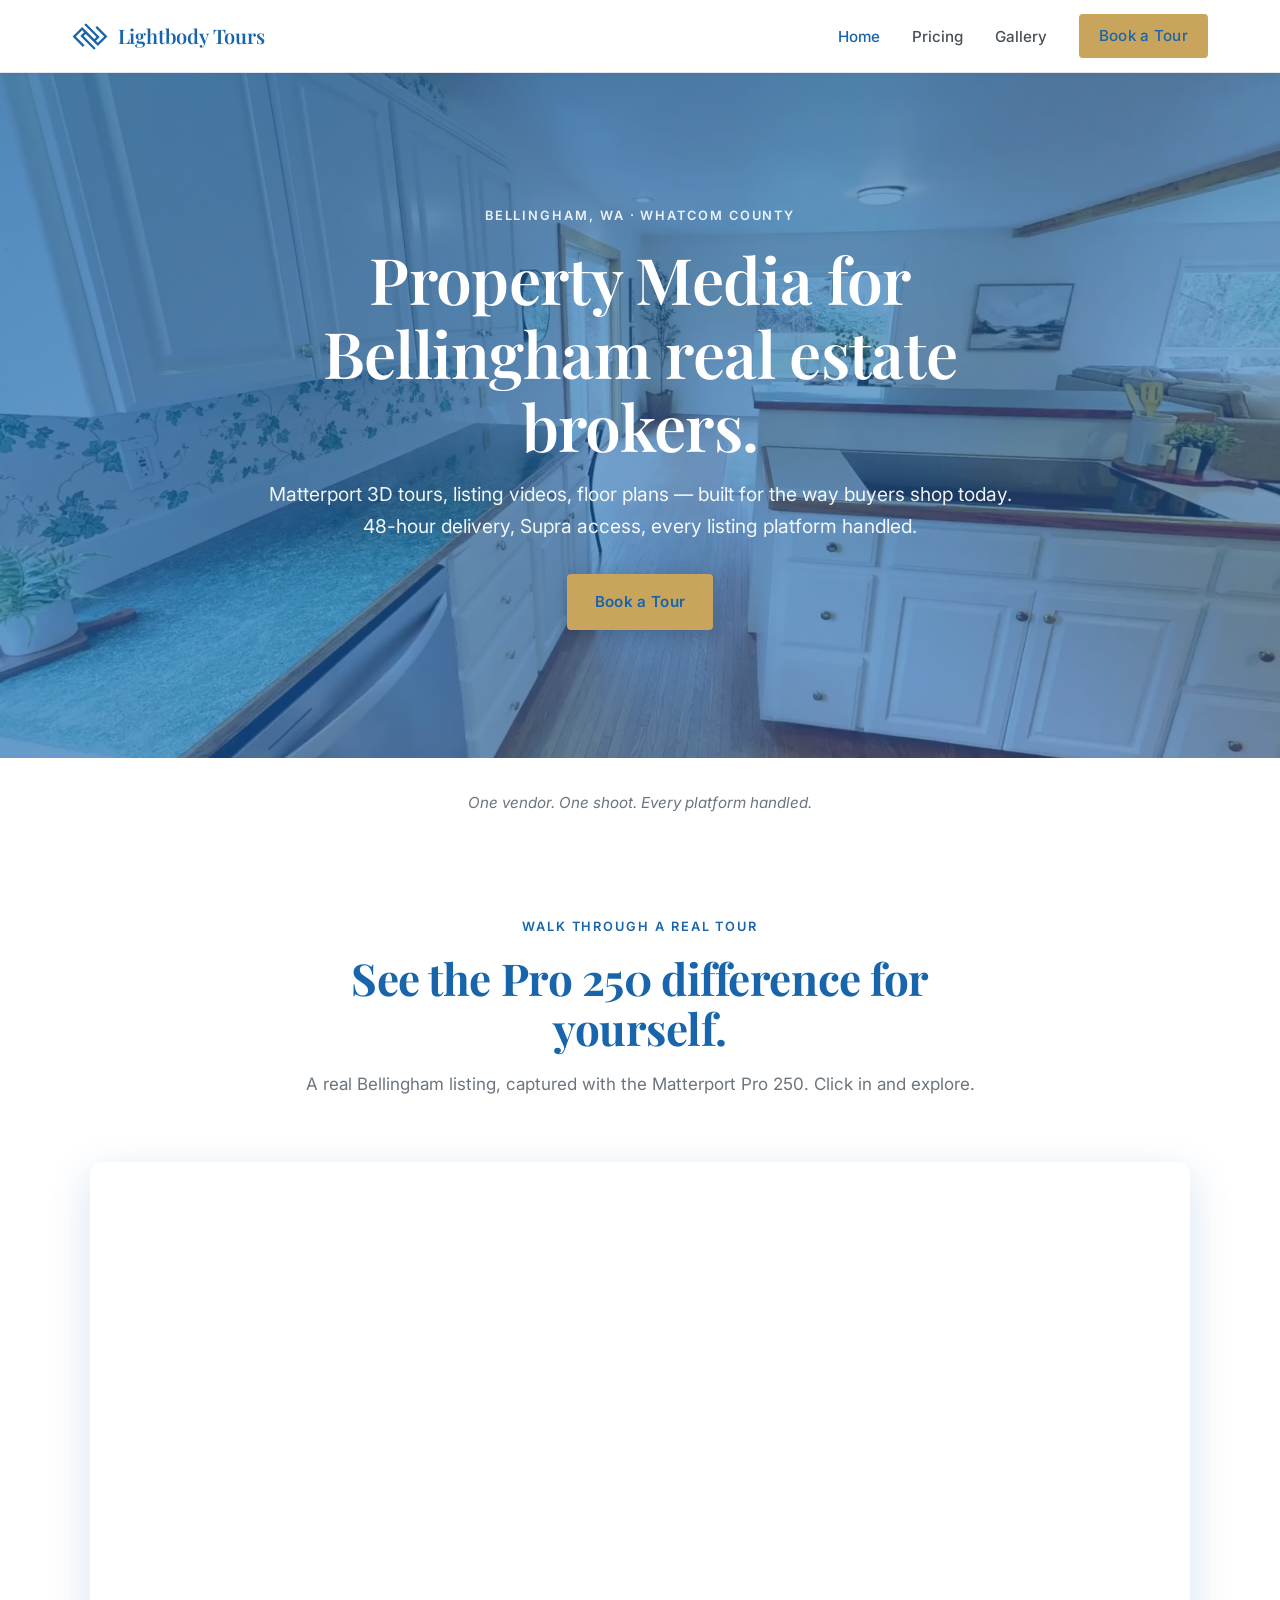
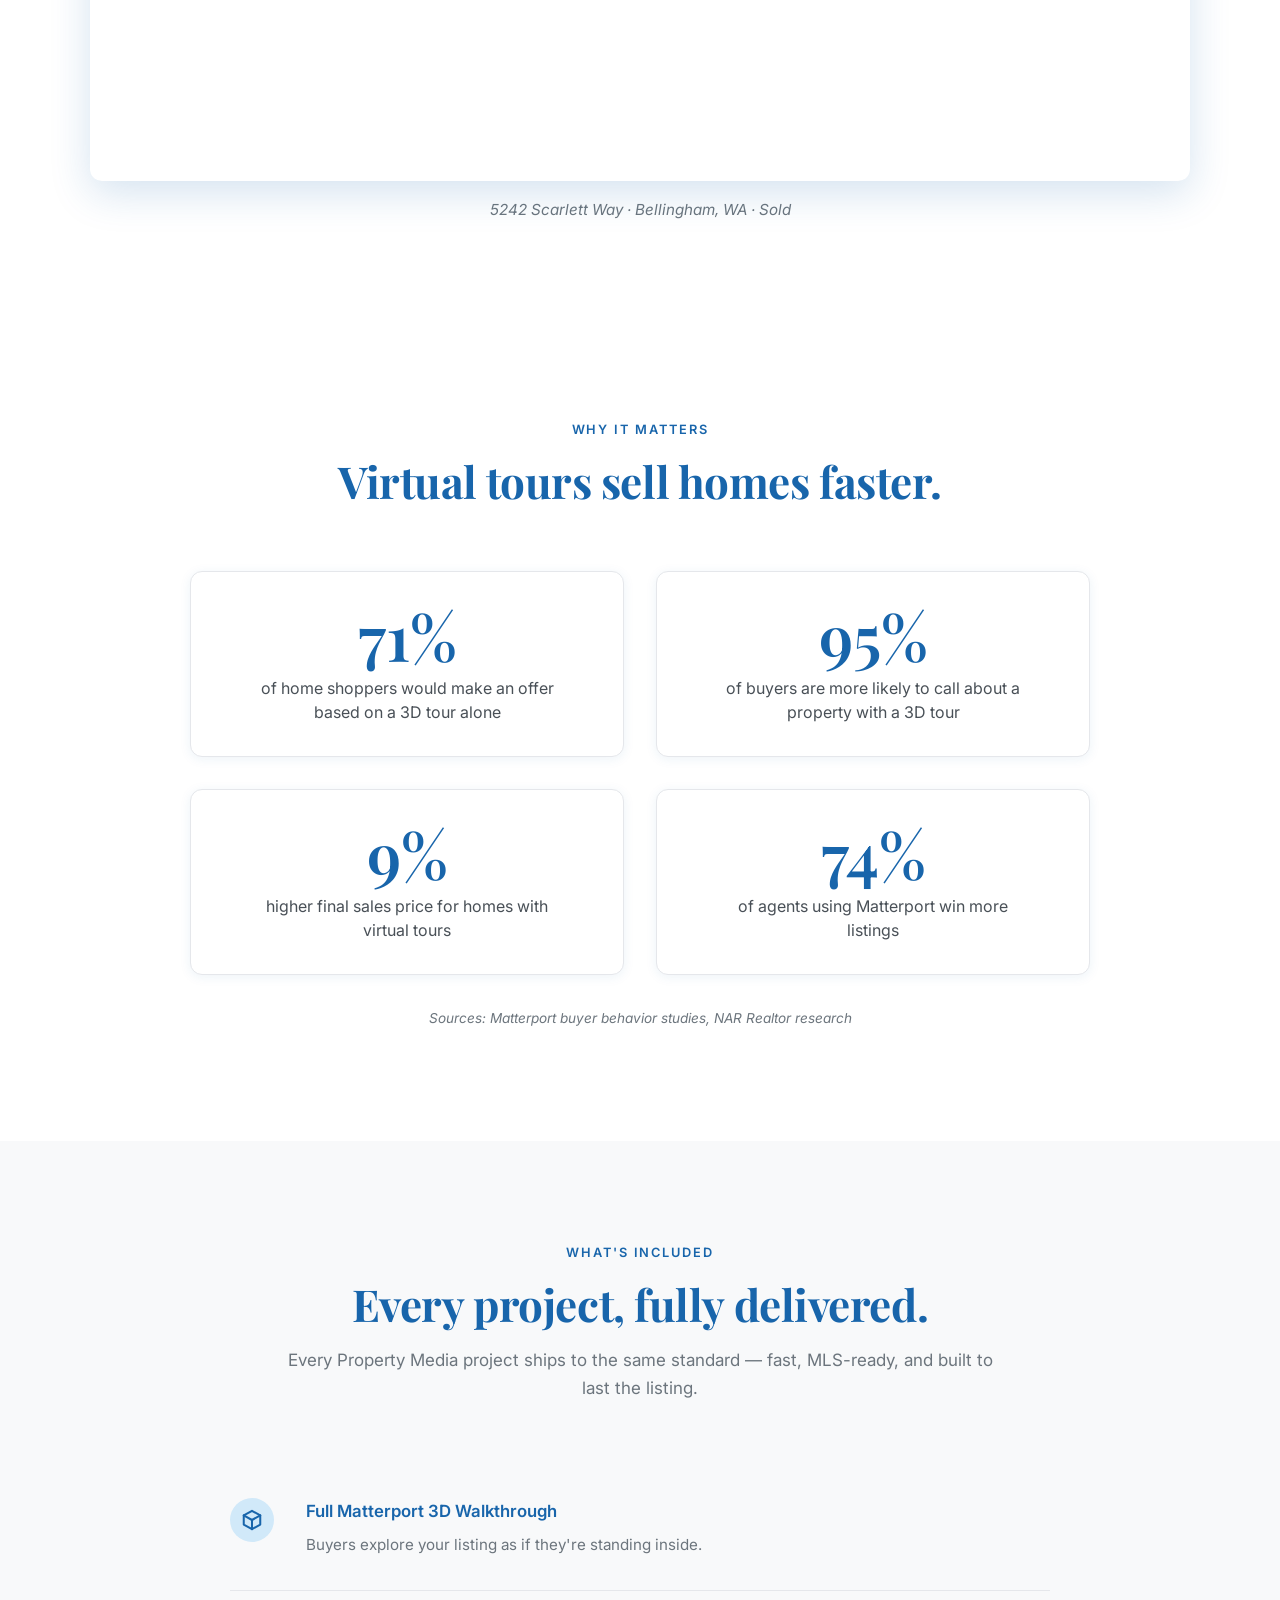
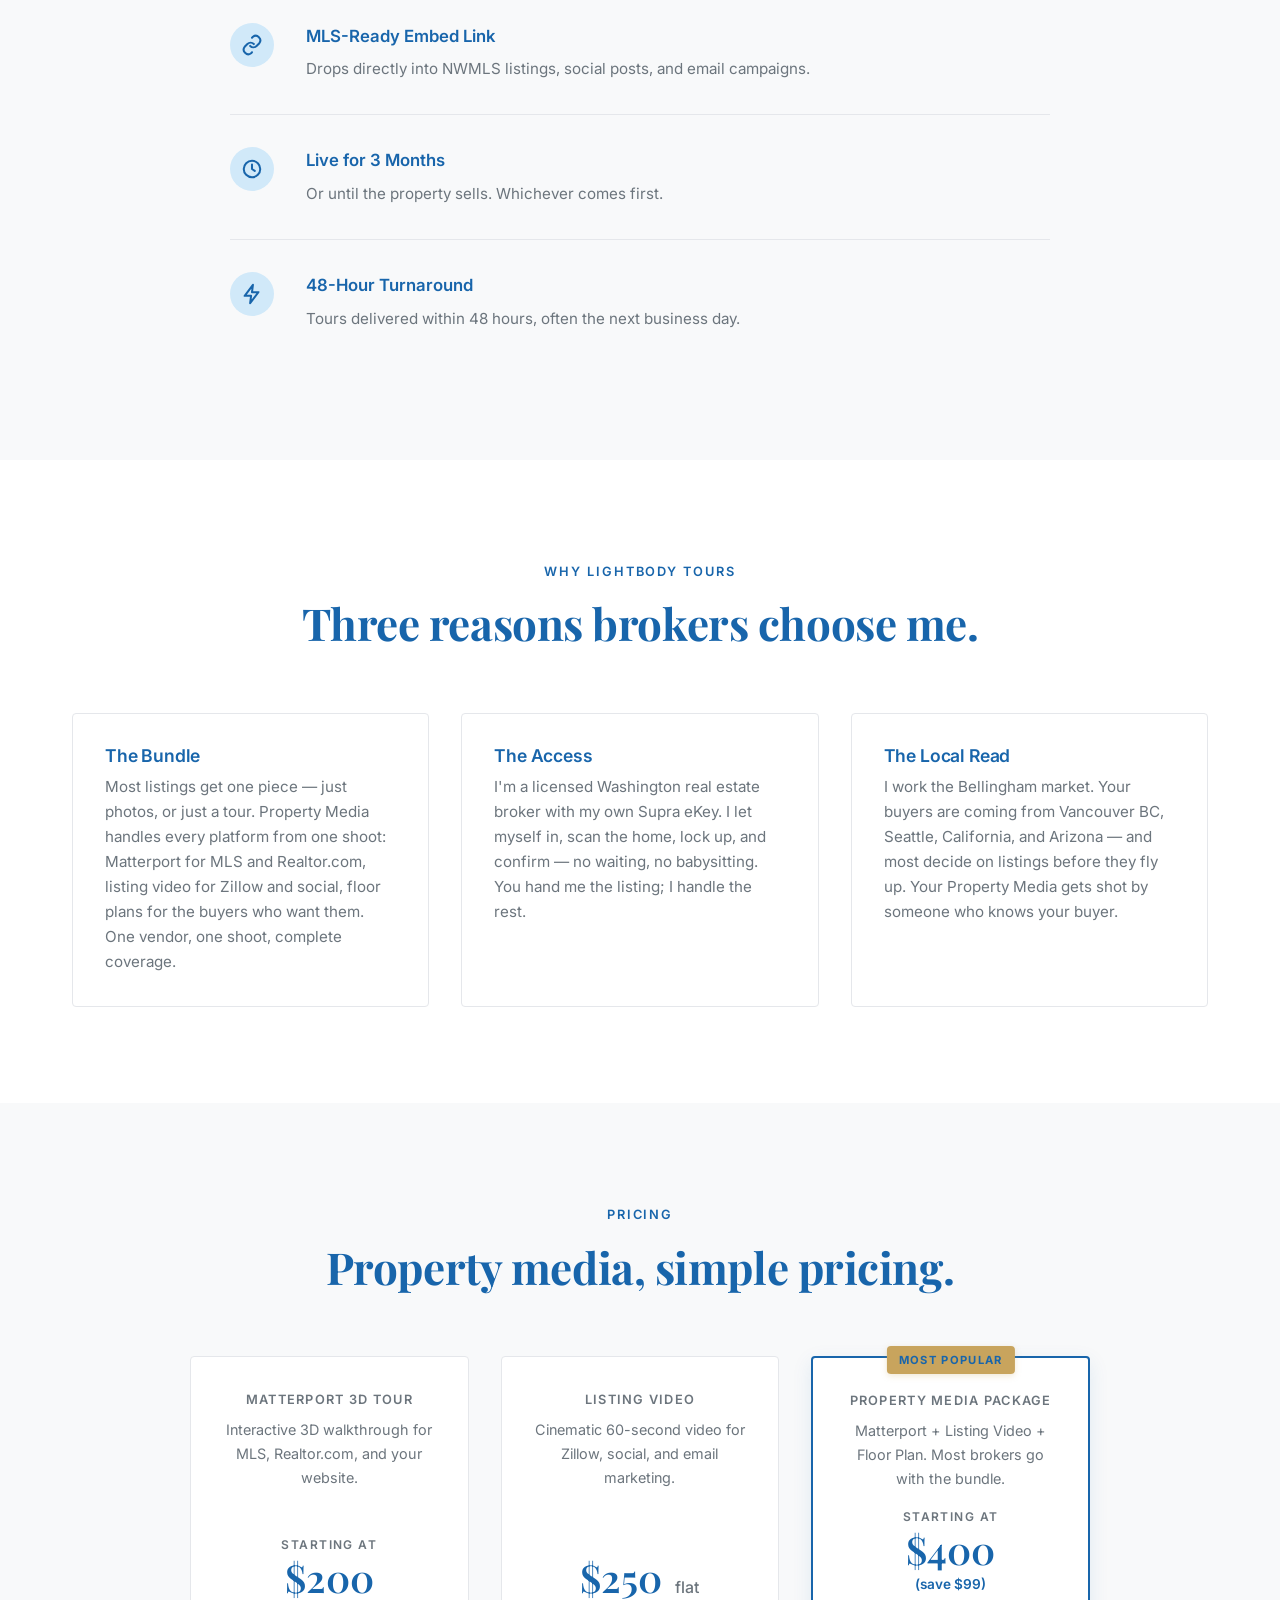
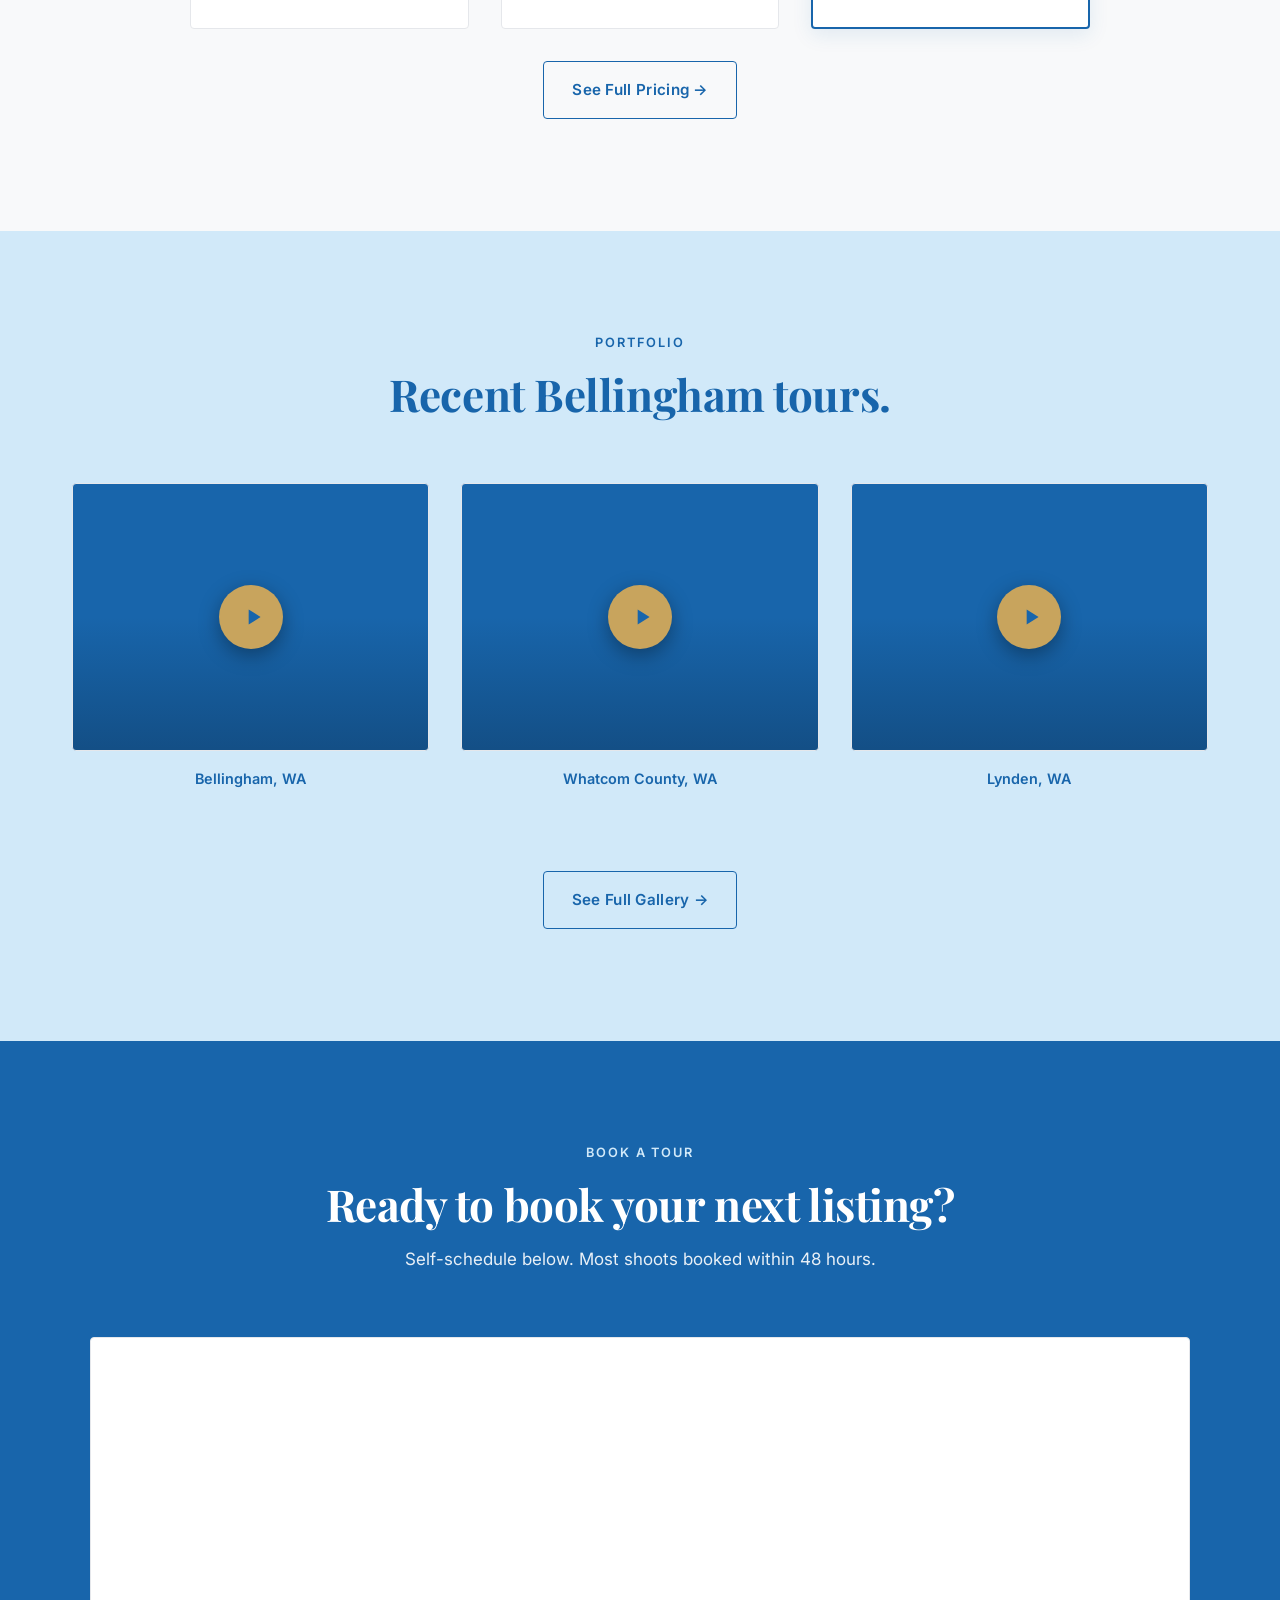
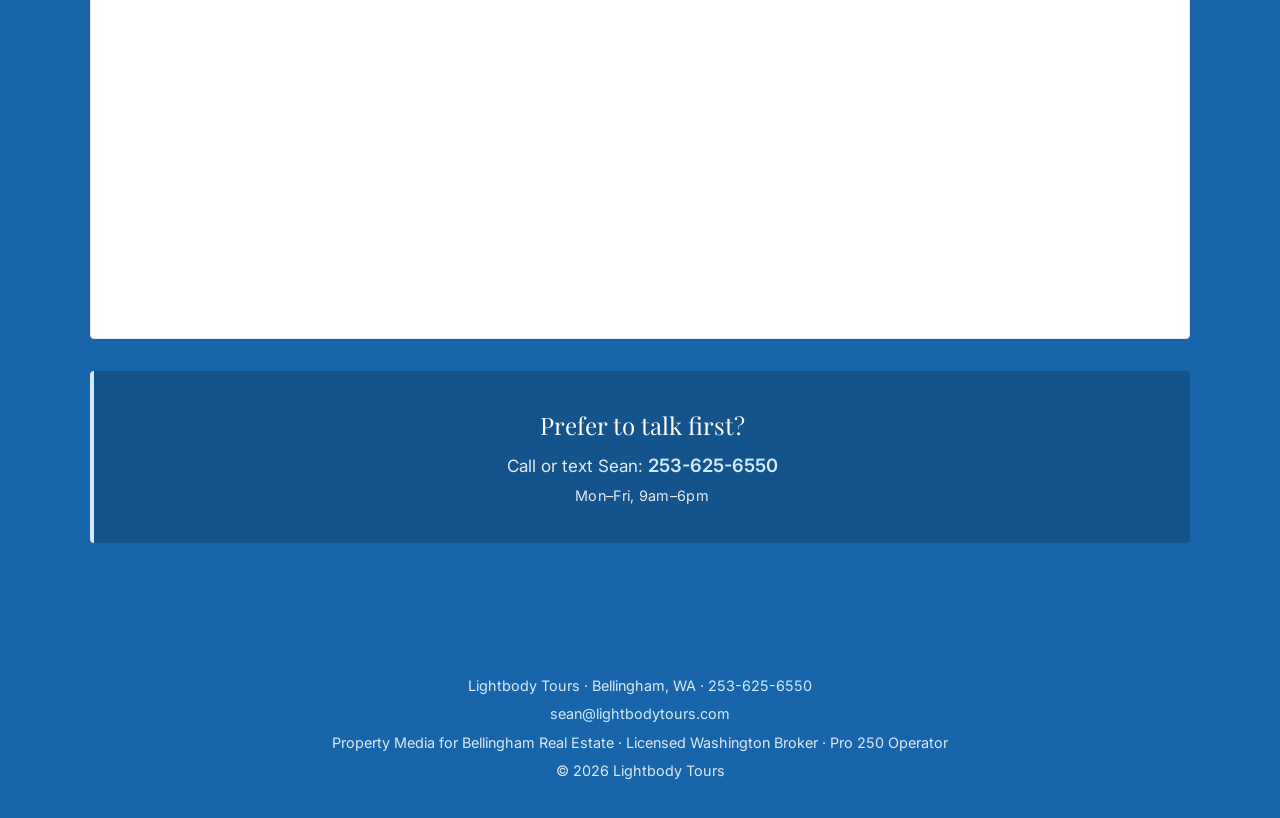
==== commit e23dfd08: "Wave 1: Property Media positioning updates across site" ====
--- a/index.html
+++ b/index.html
@@ -3,8 +3,8 @@
 <head>
   <meta charset="UTF-8" />
   <meta name="viewport" content="width=device-width, initial-scale=1.0, viewport-fit=cover" />
-  <title>Lightbody Tours · Matterport 3D Virtual Tours · Bellingham, WA</title>
-  <meta name="description" content="Bellingham Matterport tours, shot on the Pro 250. Licensed agent with Supra access serving Whatcom County real estate." />
+  <title>Lightbody Tours · Property Media for Bellingham Real Estate</title>
+  <meta name="description" content="Property Media for Bellingham real estate brokers — Matterport 3D tours, listing videos, floor plans. Bundles from $400, 48-hour delivery." />
   <meta name="theme-color" content="#1865AB" />
   <link rel="canonical" href="https://lightbodytours.com/" />
   <link rel="icon" type="image/svg+xml" href="/favicon.svg" />
@@ -12,15 +12,15 @@
   <!-- Open Graph / Twitter Card -->
   <meta property="og:type" content="website" />
   <meta property="og:url" content="https://lightbodytours.com/" />
-  <meta property="og:title" content="Lightbody Tours · Matterport 3D Virtual Tours · Bellingham, WA" />
-  <meta property="og:description" content="Bellingham Matterport tours, shot on the Pro 250. Licensed agent with Supra access serving Whatcom County real estate." />
+  <meta property="og:title" content="Lightbody Tours · Property Media for Bellingham Real Estate" />
+  <meta property="og:description" content="Property Media for Bellingham real estate brokers — Matterport 3D tours, listing videos, floor plans. Bundles from $400, 48-hour delivery." />
   <meta property="og:image" content="https://lightbodytours.com/images/tour-scarlett.jpg" />
   <meta property="og:image:alt" content="A recent Bellingham listing captured with the Matterport Pro 250." />
   <meta property="og:locale" content="en_US" />
   <meta property="og:site_name" content="Lightbody Tours" />
   <meta name="twitter:card" content="summary_large_image" />
-  <meta name="twitter:title" content="Lightbody Tours · Bellingham Matterport Pro 250" />
-  <meta name="twitter:description" content="Matterport 3D virtual tours for Bellingham and Whatcom County real estate, shot on the Pro 250." />
+  <meta name="twitter:title" content="Lightbody Tours · Property Media for Bellingham" />
+  <meta name="twitter:description" content="Property Media for Bellingham real estate — Matterport tours, listing videos, floor plans." />
   <meta name="twitter:image" content="https://lightbodytours.com/images/tour-scarlett.jpg" />
 
   <link rel="preconnect" href="https://fonts.googleapis.com" />
@@ -118,13 +118,15 @@
       <div class="hero-overlay"></div>
       <div class="hero-content">
         <span class="eyebrow">Bellingham, WA · Whatcom County</span>
-        <h1>Bellingham Matterport tours, shot on the Pro 250.</h1>
-        <p class="lede">Licensed agent. Self-scheduling with Supra access. The same camera Matterport's professional studios use — giving Whatcom County listings the clarity buyers expect.</p>
+        <h1>Property Media for Bellingham real estate brokers.</h1>
+        <p class="lede">Matterport 3D tours, listing videos, floor plans — built for the way buyers shop today. 48-hour delivery, Supra access, every listing platform handled.</p>
         <div class="hero-actions">
           <a href="#book" class="btn btn-primary">Book a Tour</a>
         </div>
       </div>
     </section>
+
+    <p class="muted center" style="font-style: italic; font-size: 0.95rem; padding: var(--space-md) var(--space-md) 0;">One vendor. One shoot. Every platform handled.</p>
 
     <!-- Interactive Matterport tour preview -->
     <section class="interactive-tour-section">
@@ -157,21 +159,21 @@
 
         <div class="stats-grid">
           <div class="stat-card">
-            <div class="stat-number">74%</div>
-            <p class="stat-label">of agents using Matterport win more listings</p>
+            <div class="stat-number">71%</div>
+            <p class="stat-label">of home shoppers would make an offer based on a 3D tour alone</p>
           </div>
           <div class="stat-card">
             <div class="stat-number">95%</div>
             <p class="stat-label">of buyers are more likely to call about a property with a 3D tour</p>
           </div>
           <div class="stat-card">
-            <div class="stat-number">71%</div>
-            <p class="stat-label">of home shoppers would make an offer based on a 3D tour alone</p>
-          </div>
-          <div class="stat-card">
             <div class="stat-number">9%</div>
             <p class="stat-label">higher final sales price for homes with virtual tours</p>
           </div>
+          <div class="stat-card">
+            <div class="stat-number">74%</div>
+            <p class="stat-label">of agents using Matterport win more listings</p>
+          </div>
         </div>
 
         <p class="stats-source">Sources: Matterport buyer behavior studies, NAR Realtor research</p>
@@ -183,7 +185,8 @@
       <div class="container">
         <div class="section-head">
           <span class="eyebrow">What's Included</span>
-          <h2>Every tour, fully delivered.</h2>
+          <h2>Every project, fully delivered.</h2>
+          <p>Every Property Media project ships to the same standard — fast, MLS-ready, and built to last the listing.</p>
         </div>
 
         <ul class="includes-list">
@@ -219,8 +222,8 @@
               <svg viewBox="0 0 24 24" fill="none" stroke="currentColor" stroke-width="2.2" stroke-linecap="round" stroke-linejoin="round"><path d="M13 2 4 14h7l-1 8 9-12h-7l1-8z"/></svg>
             </span>
             <div class="includes-text">
-              <strong>24-Hour Turnaround</strong>
-              <span>Most tours delivered the next business day, with a 48-hour guarantee.</span>
+              <strong>48-Hour Turnaround</strong>
+              <span>Tours delivered within 48 hours, often the next business day.</span>
             </div>
           </li>
         </ul>
@@ -232,21 +235,21 @@
       <div class="container">
         <div class="section-head">
           <span class="eyebrow">Why Lightbody Tours</span>
-          <h2>Three reasons agents choose me.</h2>
+          <h2>Three reasons brokers choose me.</h2>
         </div>
 
         <div class="feature-grid">
           <article class="feature">
-            <h3>The Camera</h3>
-            <p>I shoot exclusively with the Matterport Pro 250 — the same camera Matterport's flagship studios use. Sharper images, more accurate measurements, true-to-life lighting. Most "Matterport providers" use 360 cameras with a Matterport subscription. There's a difference, and your buyers can see it.</p>
+            <h3>The Bundle</h3>
+            <p>Most listings get one piece — just photos, or just a tour. Property Media handles every platform from one shoot: Matterport for MLS and Realtor.com, listing video for Zillow and social, floor plans for the buyers who want them. One vendor, one shoot, complete coverage.</p>
           </article>
           <article class="feature">
             <h3>The Access</h3>
-            <p>I'm a licensed Washington real estate agent with my own Supra eKey. That means I can self-schedule shoots — no waiting for an agent to unlock a house, no playing phone tag, no babysitting needed. You hand me the listing; I handle the rest.</p>
+            <p>I'm a licensed Washington real estate broker with my own Supra eKey. I let myself in, scan the home, lock up, and confirm — no waiting, no babysitting. You hand me the listing; I handle the rest.</p>
           </article>
           <article class="feature">
-            <h3>The Local Knowledge</h3>
-            <p>I work in Bellingham. I understand what Whatcom County listings need to compete — the Vancouver BC remote-buyer pool, the WWU rental market, the Edgemoor luxury segment. Your tour gets shot by someone who knows your buyer.</p>
+            <h3>The Local Read</h3>
+            <p>I work the Bellingham market. Your buyers are coming from Vancouver BC, Seattle, California, and Arizona — and most decide on listings before they fly up. Your Property Media gets shot by someone who knows your buyer.</p>
           </article>
         </div>
       </div>
@@ -388,7 +391,8 @@
   <footer class="site-footer">
     <div class="container">
       <p class="footer-line">Lightbody Tours · Bellingham, WA · <a href="tel:2536256550">253-625-6550</a></p>
-      <p class="footer-line">Licensed Washington Real Estate Agent · Matterport Pro 250 Operator</p>
+      <p class="footer-line"><a href="mailto:sean@lightbodytours.com">sean@lightbodytours.com</a></p>
+      <p class="footer-line">Property Media for Bellingham Real Estate · Licensed Washington Broker · Pro 250 Operator</p>
       <p class="footer-line">&copy; 2026 Lightbody Tours</p>
     </div>
   </footer>
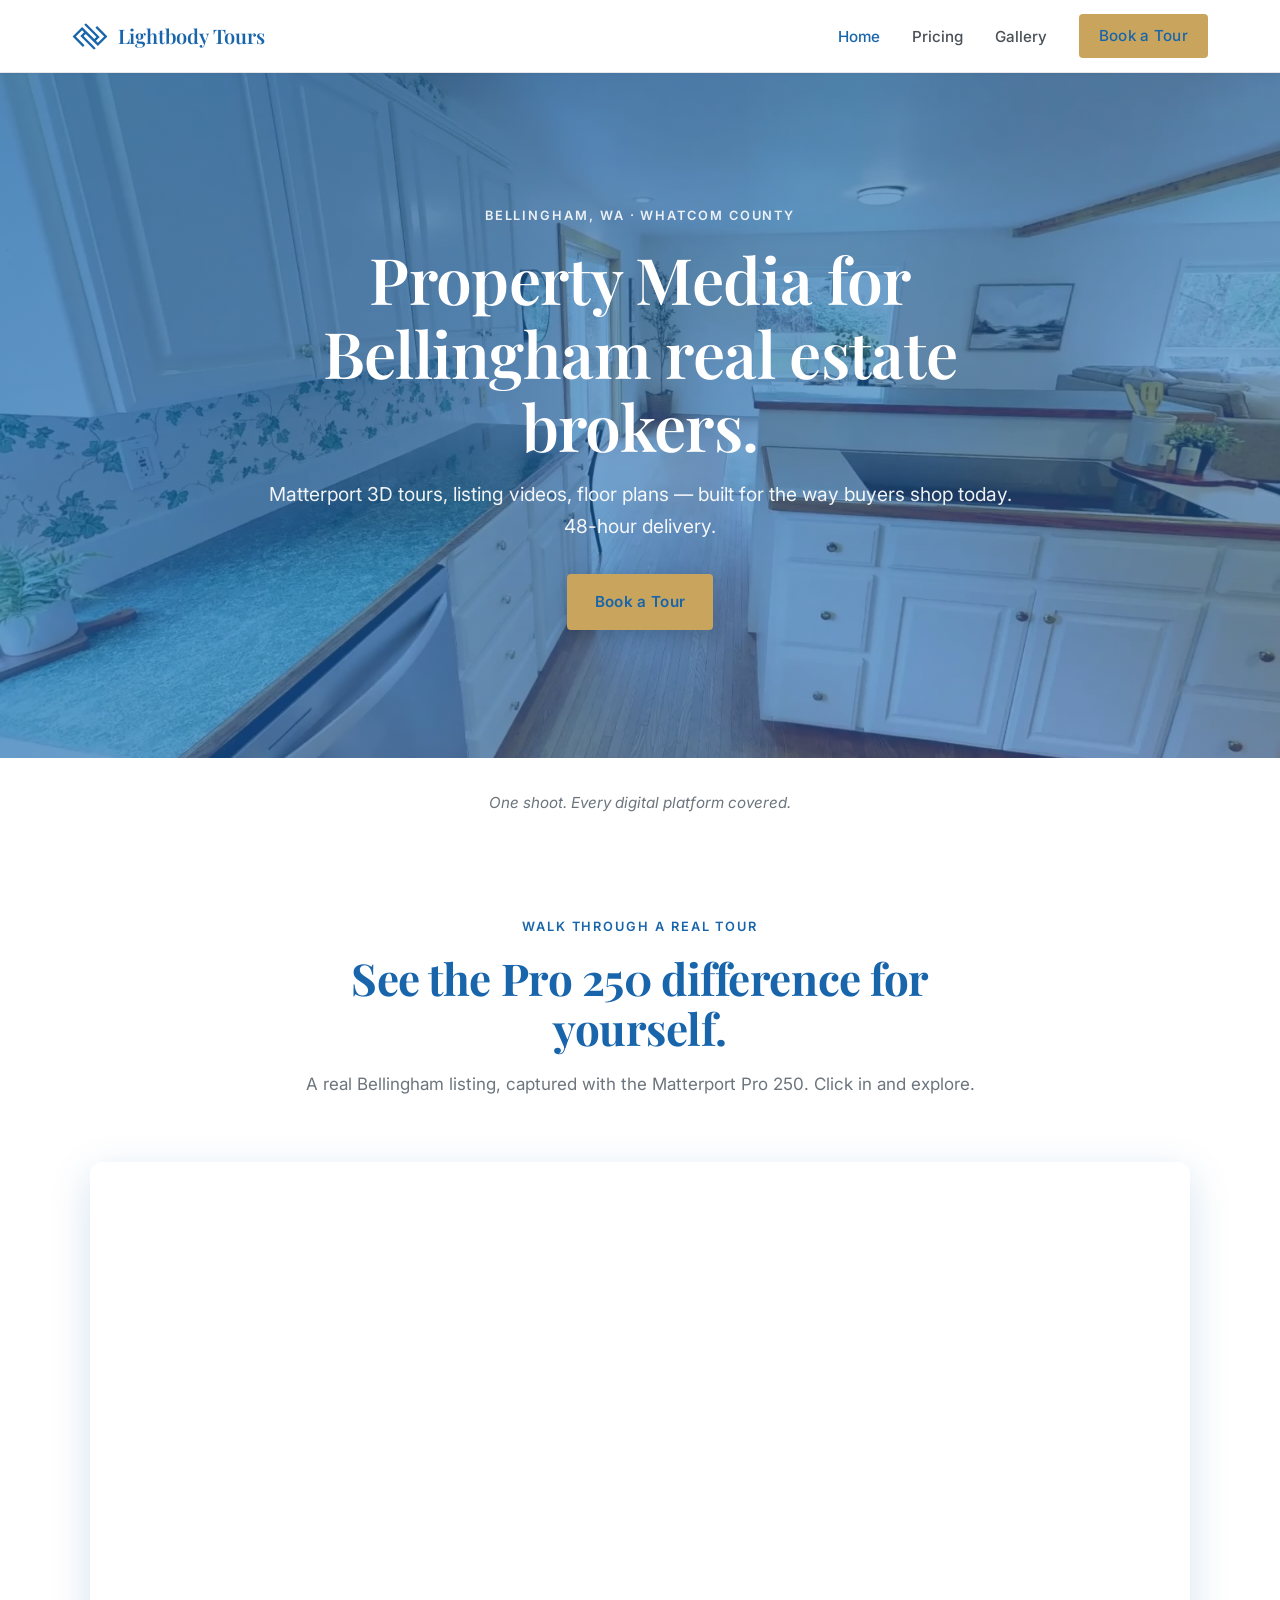
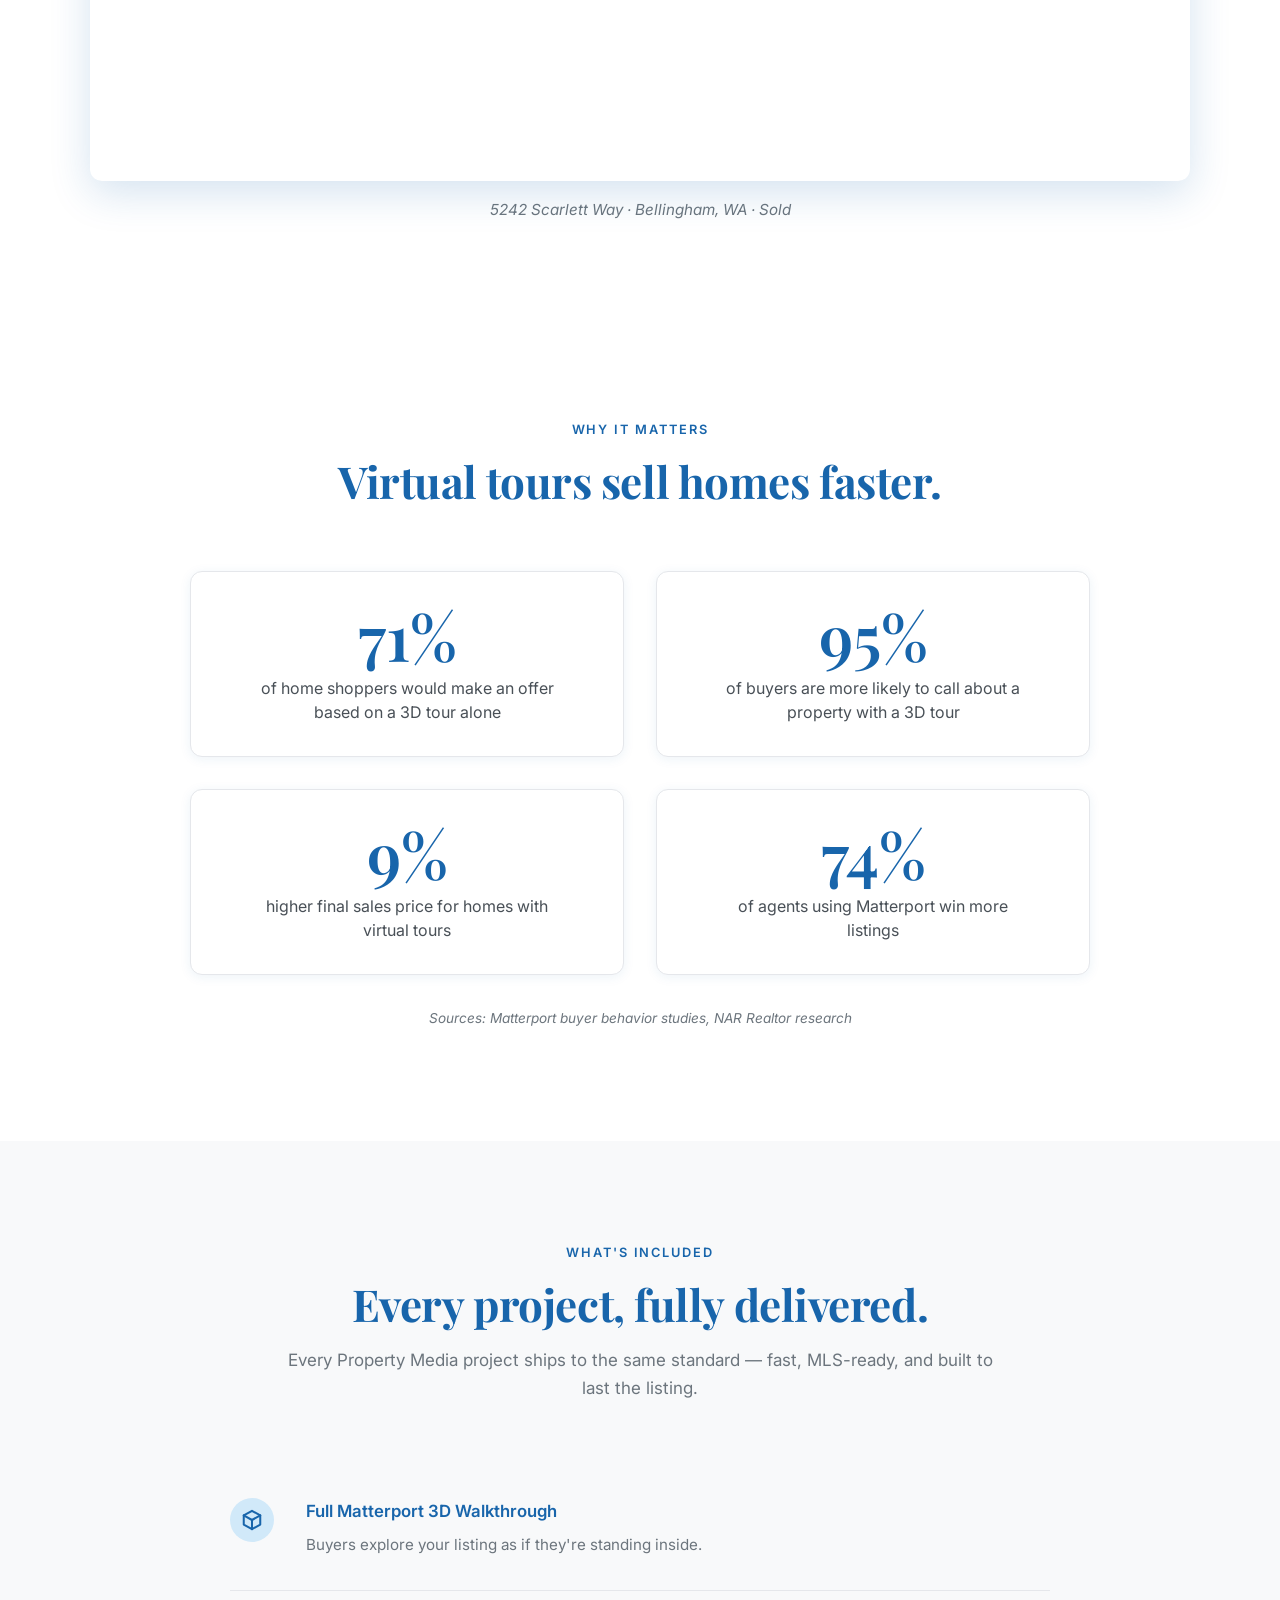
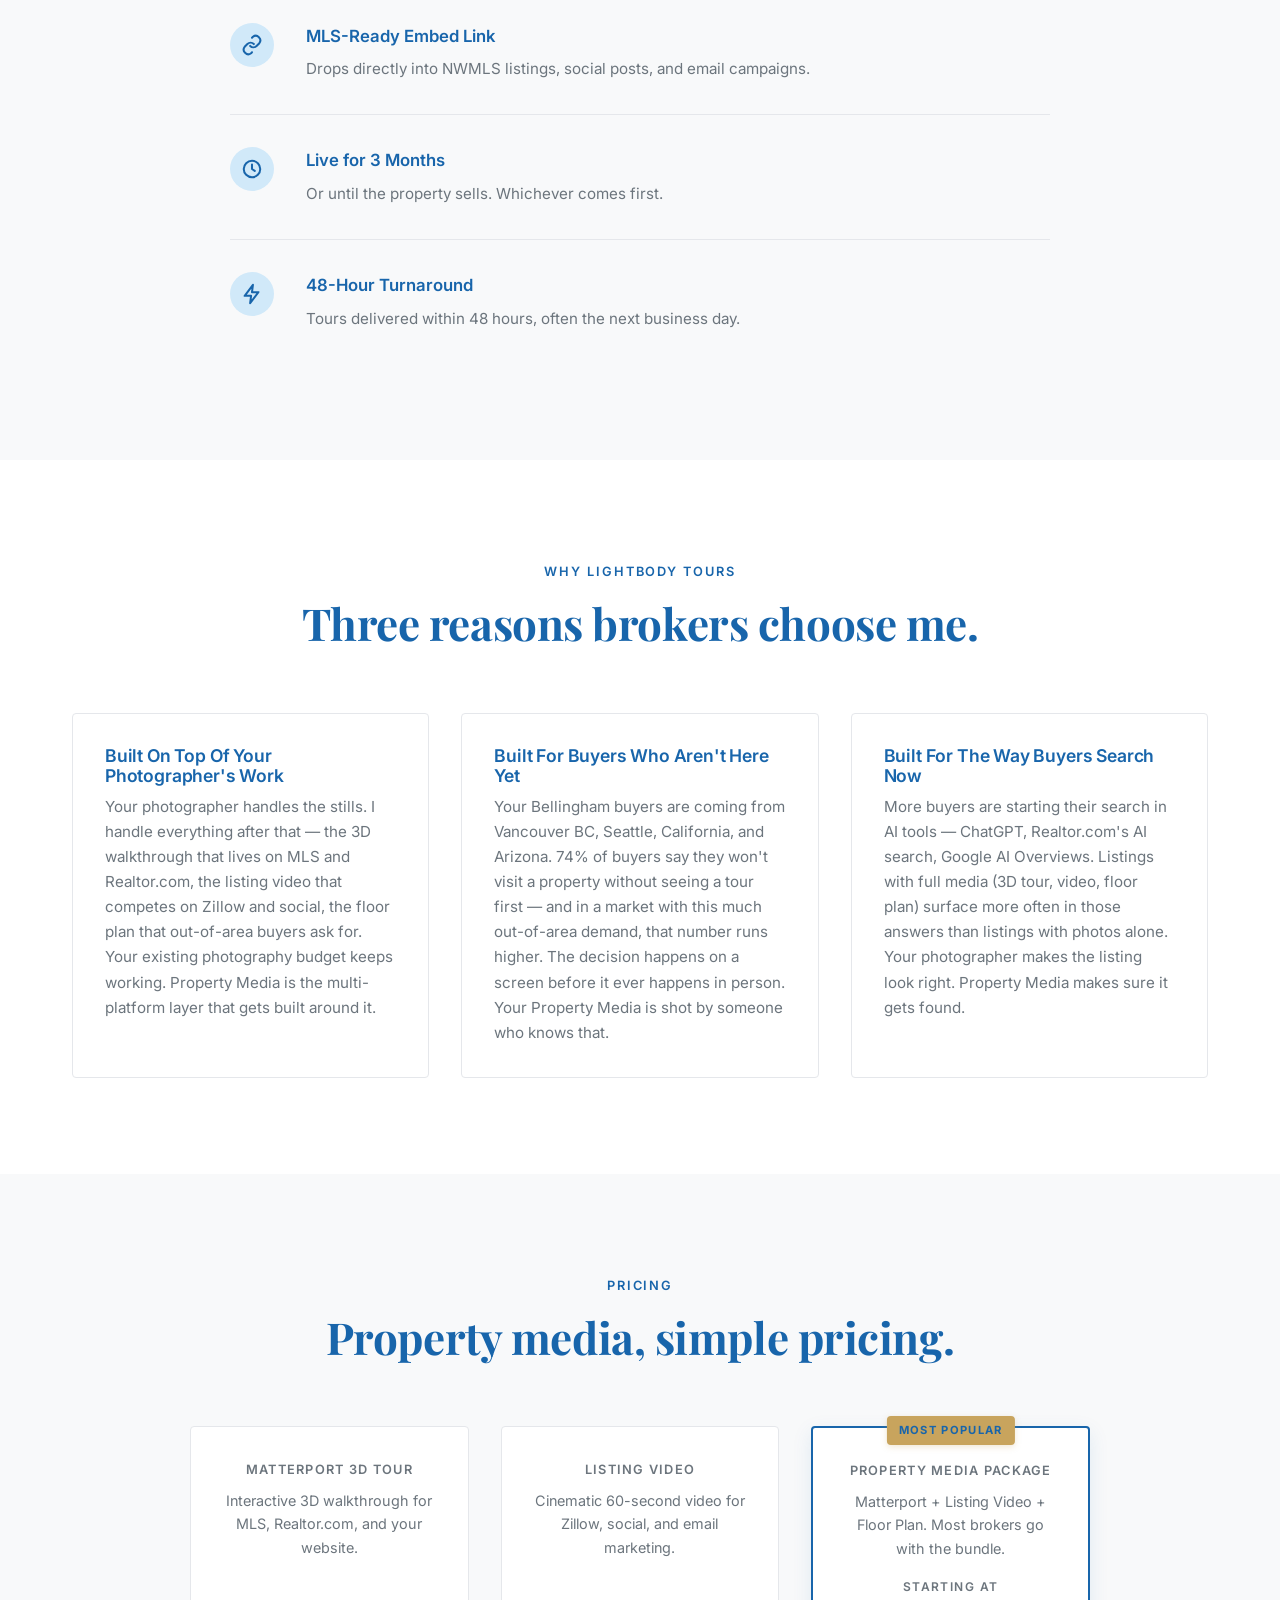
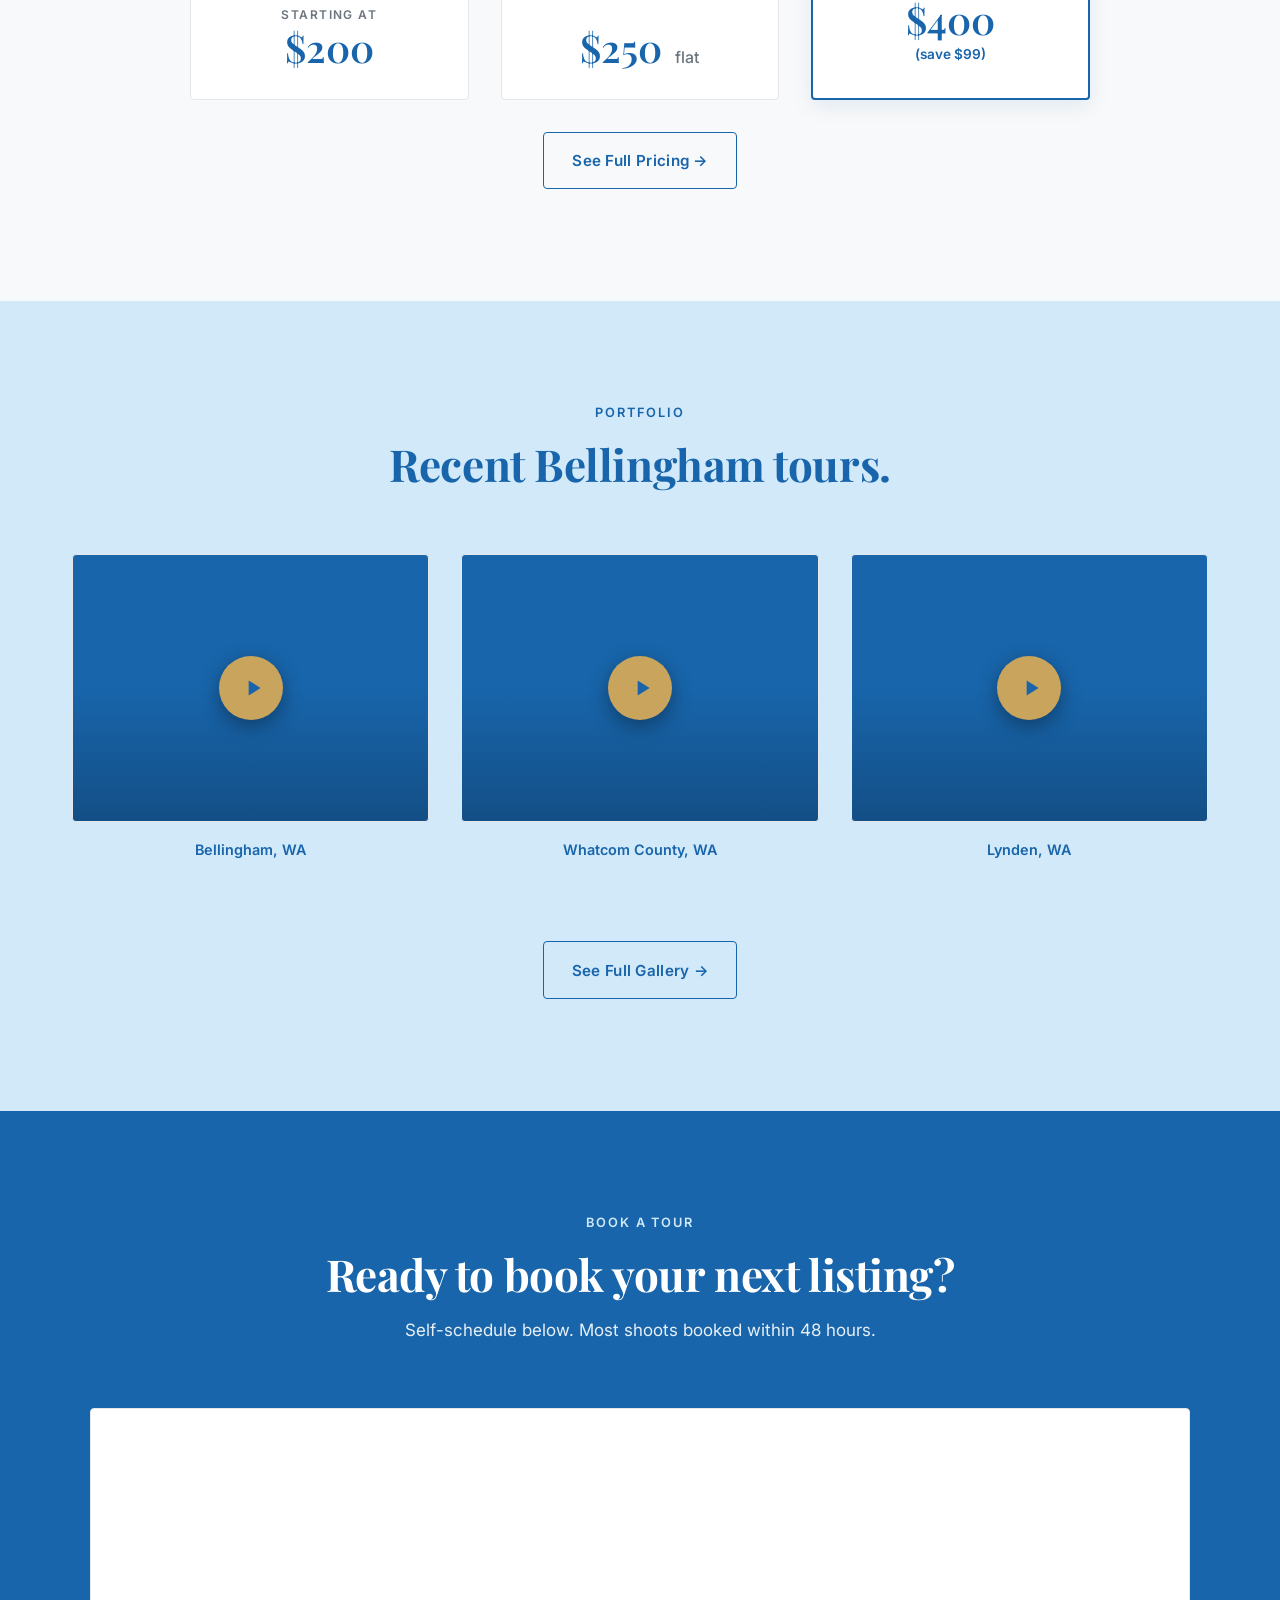
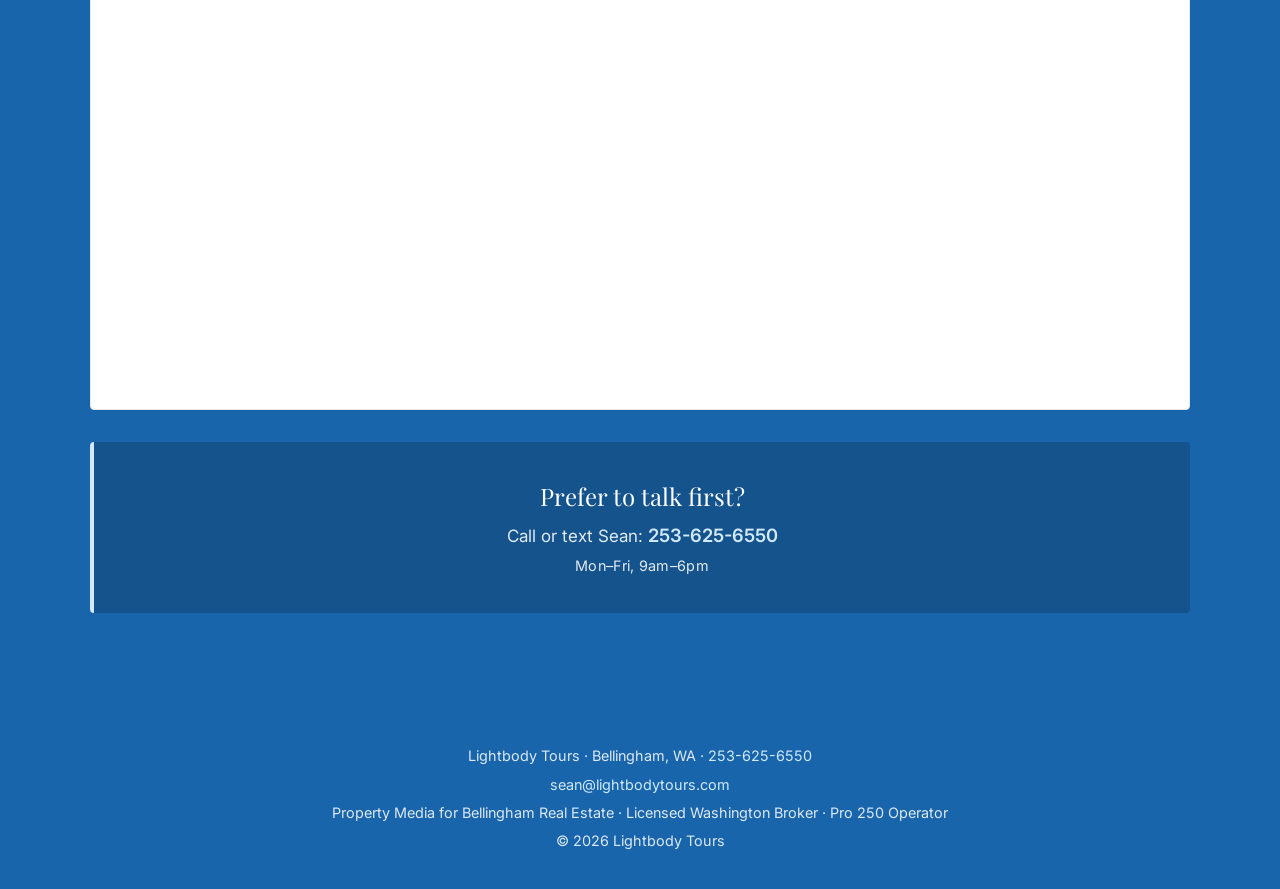
==== commit b3e10f49: "Wave 1c: Reposition as photography-complement, rewrite Why Lightbody reasons" ====
--- a/index.html
+++ b/index.html
@@ -119,14 +119,14 @@
       <div class="hero-content">
         <span class="eyebrow">Bellingham, WA · Whatcom County</span>
         <h1>Property Media for Bellingham real estate brokers.</h1>
-        <p class="lede">Matterport 3D tours, listing videos, floor plans — built for the way buyers shop today. 48-hour delivery, Supra access, every listing platform handled.</p>
+        <p class="lede">Matterport 3D tours, listing videos, floor plans — built for the way buyers shop today. 48-hour delivery.</p>
         <div class="hero-actions">
           <a href="#book" class="btn btn-primary">Book a Tour</a>
         </div>
       </div>
     </section>
 
-    <p class="muted center" style="font-style: italic; font-size: 0.95rem; padding: var(--space-md) var(--space-md) 0;">One vendor. One shoot. Every platform handled.</p>
+    <p class="muted center" style="font-style: italic; font-size: 0.95rem; padding: var(--space-md) var(--space-md) 0;">One shoot. Every digital platform covered.</p>
 
     <!-- Interactive Matterport tour preview -->
     <section class="interactive-tour-section">
@@ -240,16 +240,16 @@
 
         <div class="feature-grid">
           <article class="feature">
-            <h3>The Bundle</h3>
-            <p>Most listings get one piece — just photos, or just a tour. Property Media handles every platform from one shoot: Matterport for MLS and Realtor.com, listing video for Zillow and social, floor plans for the buyers who want them. One vendor, one shoot, complete coverage.</p>
+            <h3>Built On Top Of Your Photographer's Work</h3>
+            <p>Your photographer handles the stills. I handle everything after that — the 3D walkthrough that lives on MLS and Realtor.com, the listing video that competes on Zillow and social, the floor plan that out-of-area buyers ask for. Your existing photography budget keeps working. Property Media is the multi-platform layer that gets built around it.</p>
           </article>
           <article class="feature">
-            <h3>The Access</h3>
-            <p>I'm a licensed Washington real estate broker with my own Supra eKey. I let myself in, scan the home, lock up, and confirm — no waiting, no babysitting. You hand me the listing; I handle the rest.</p>
+            <h3>Built For Buyers Who Aren't Here Yet</h3>
+            <p>Your Bellingham buyers are coming from Vancouver BC, Seattle, California, and Arizona. 74% of buyers say they won't visit a property without seeing a tour first — and in a market with this much out-of-area demand, that number runs higher. The decision happens on a screen before it ever happens in person. Your Property Media is shot by someone who knows that.</p>
           </article>
           <article class="feature">
-            <h3>The Local Read</h3>
-            <p>I work the Bellingham market. Your buyers are coming from Vancouver BC, Seattle, California, and Arizona — and most decide on listings before they fly up. Your Property Media gets shot by someone who knows your buyer.</p>
+            <h3>Built For The Way Buyers Search Now</h3>
+            <p>More buyers are starting their search in AI tools — ChatGPT, Realtor.com's AI search, Google AI Overviews. Listings with full media (3D tour, video, floor plan) surface more often in those answers than listings with photos alone. Your photographer makes the listing look right. Property Media makes sure it gets found.</p>
           </article>
         </div>
       </div>
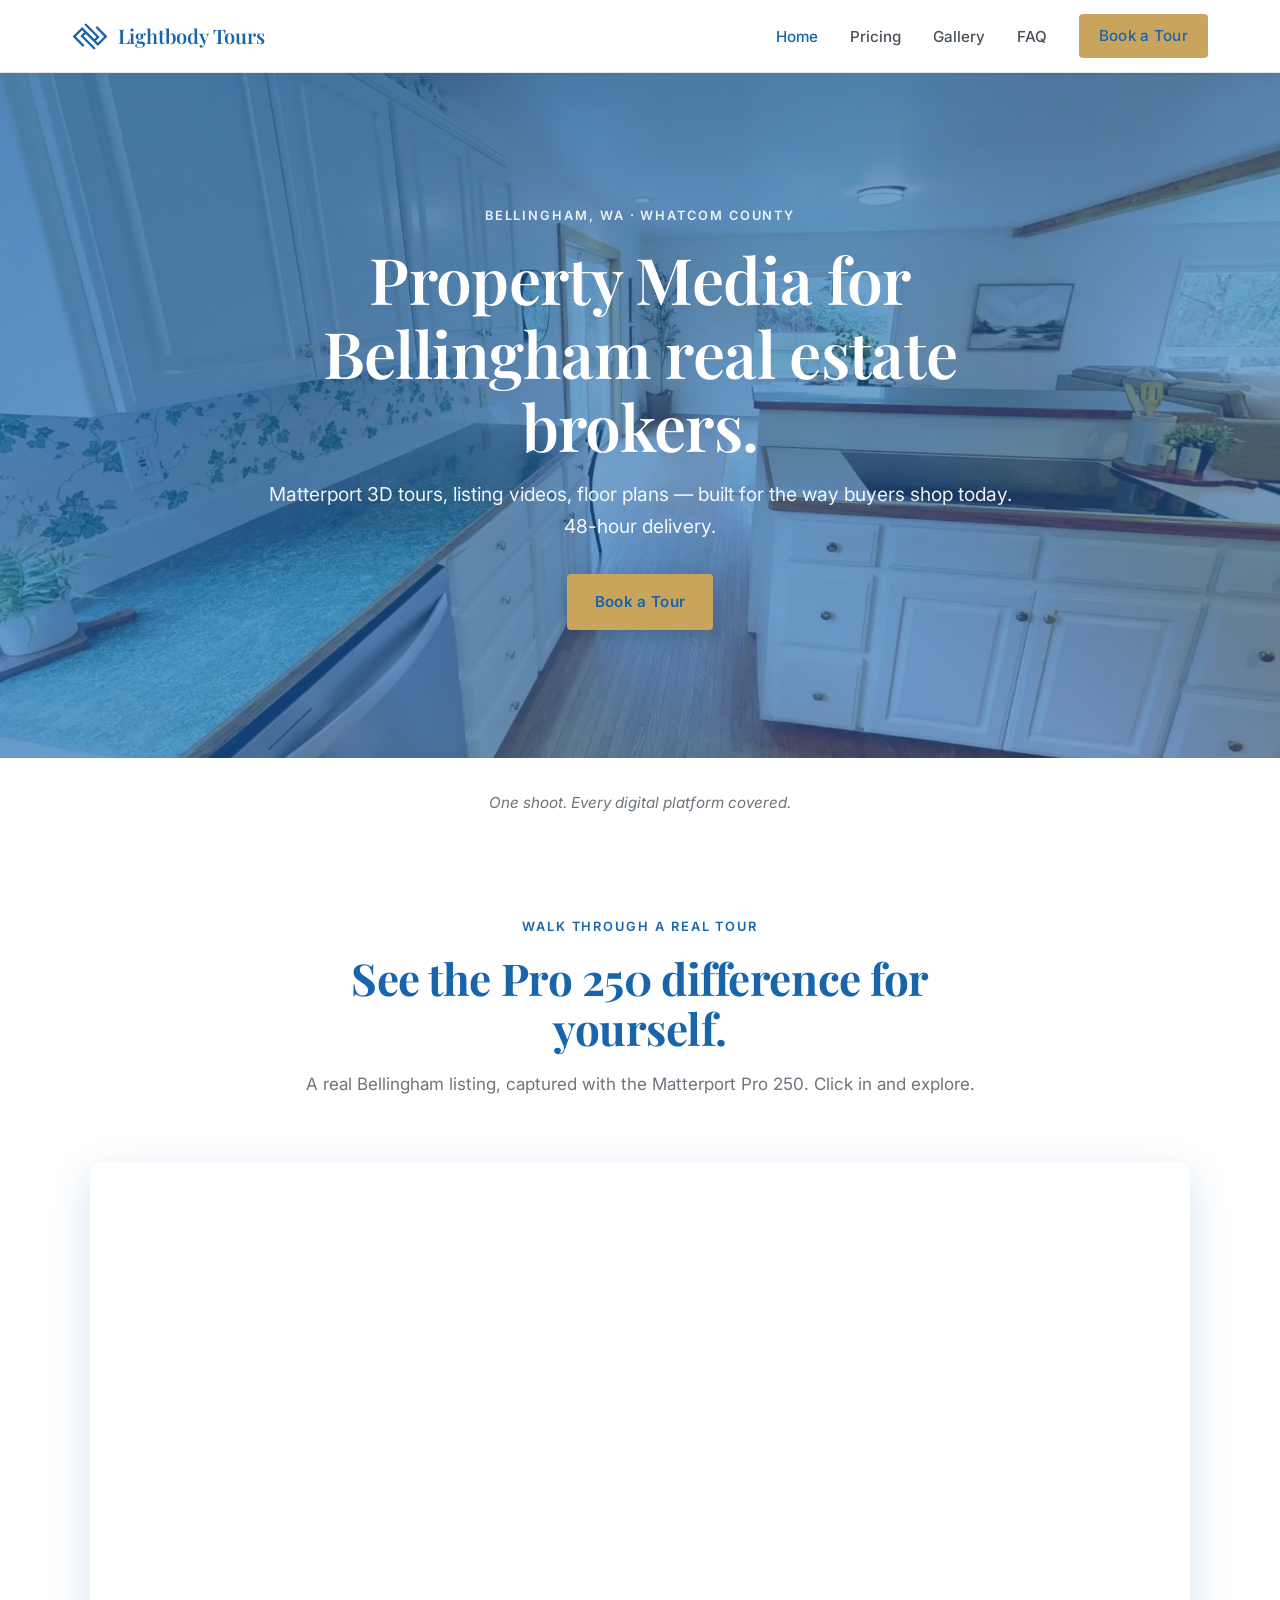
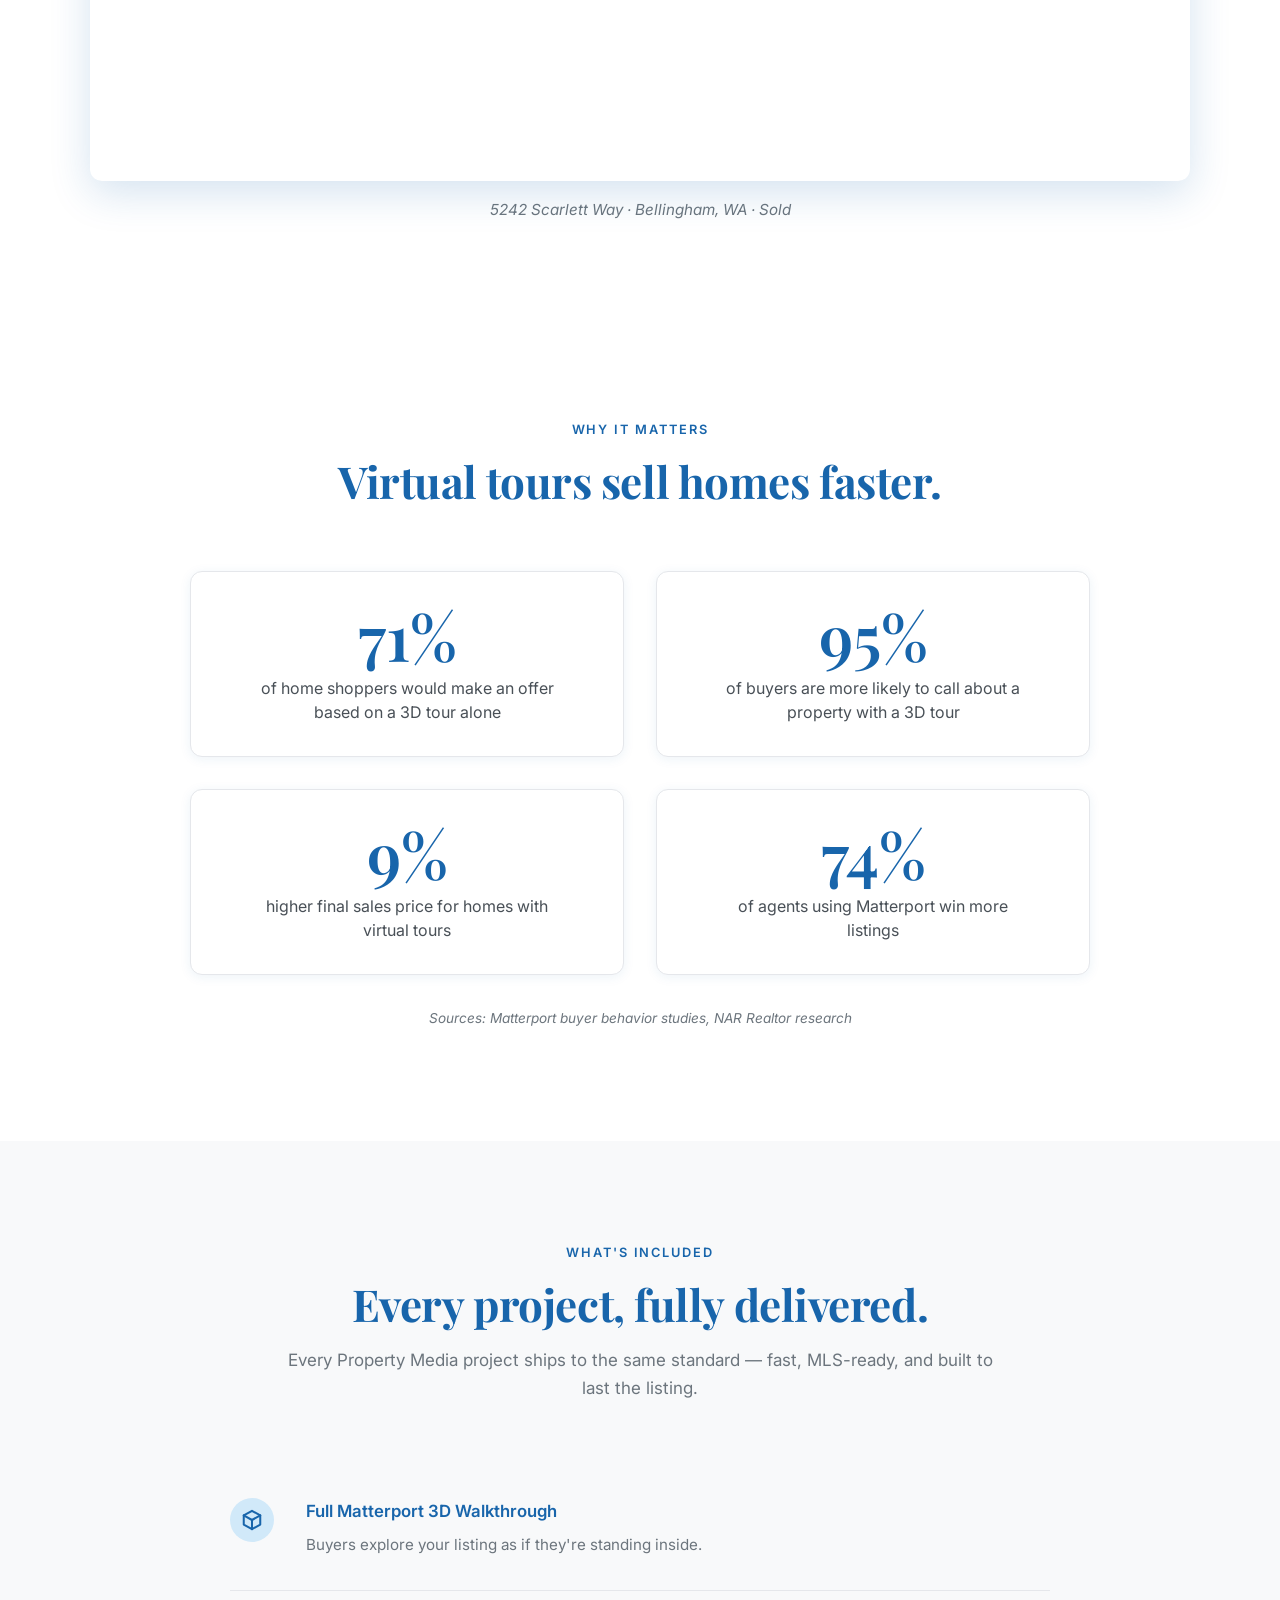
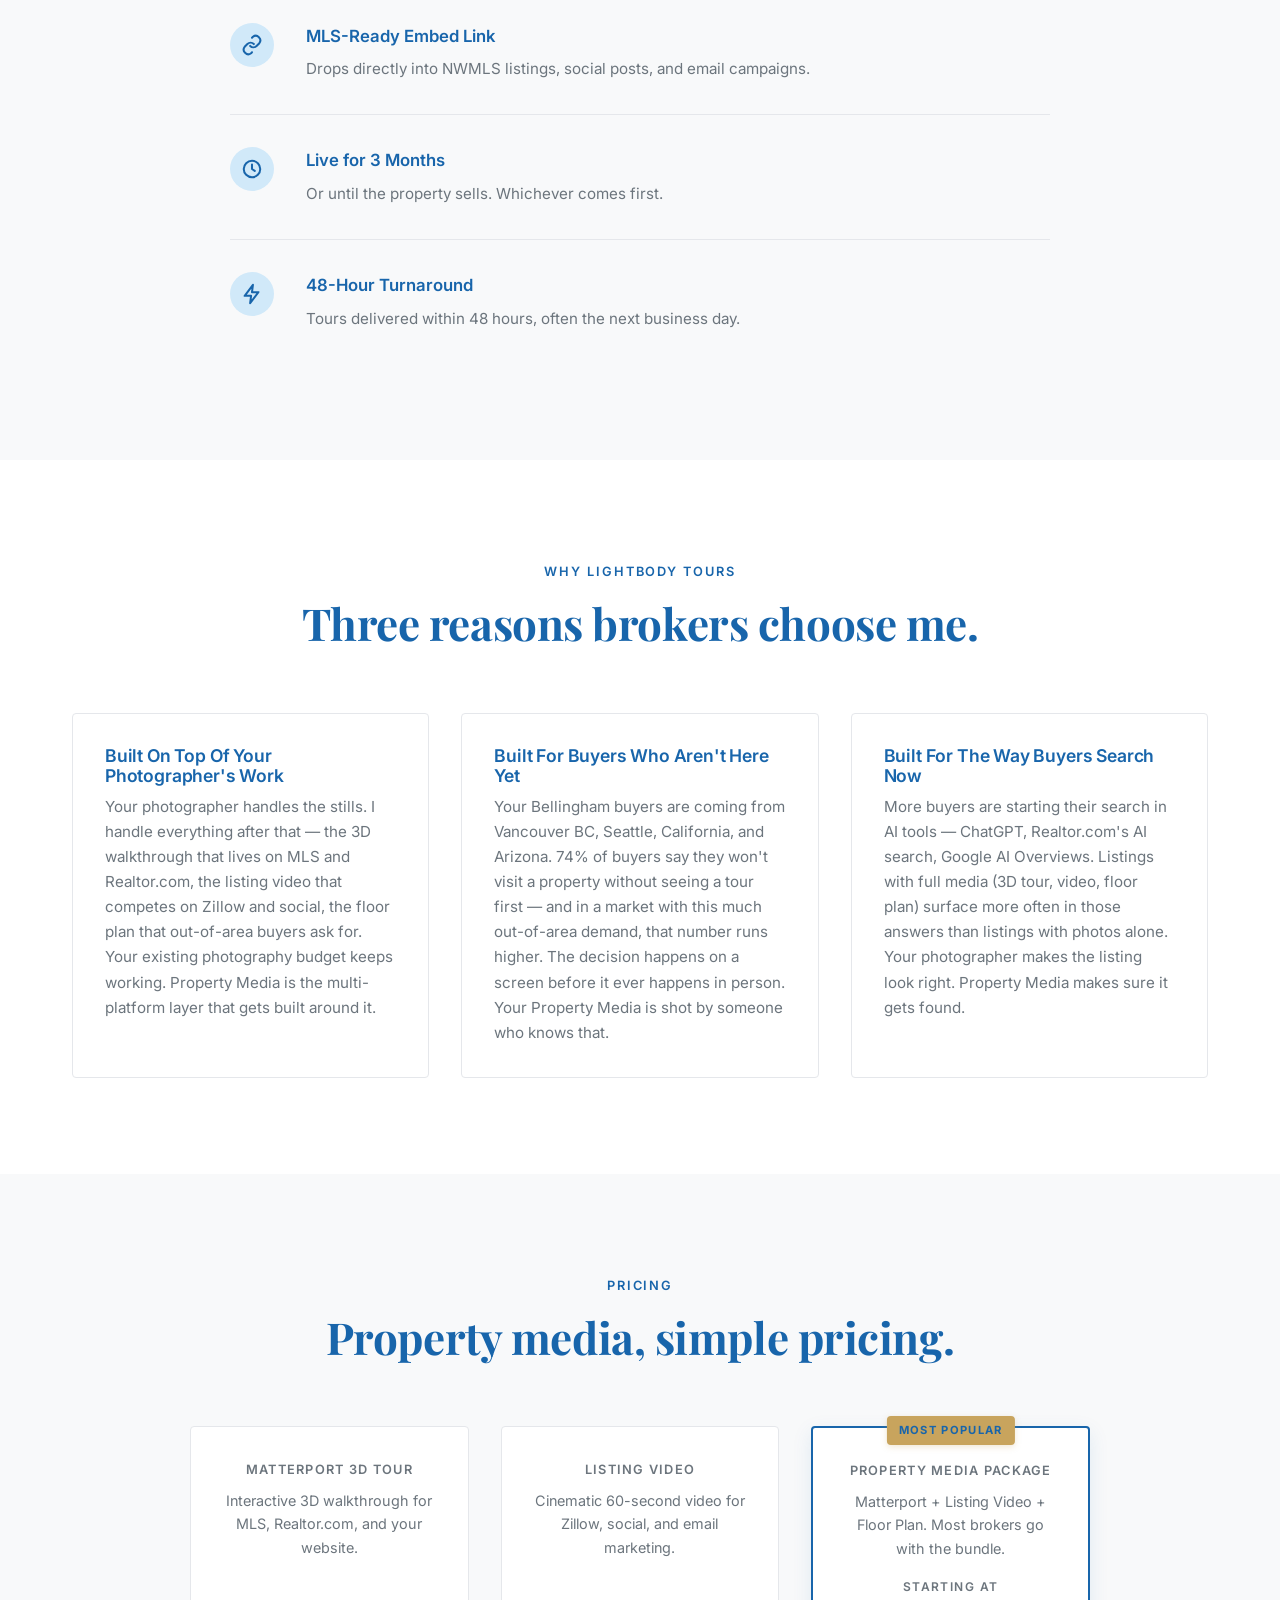
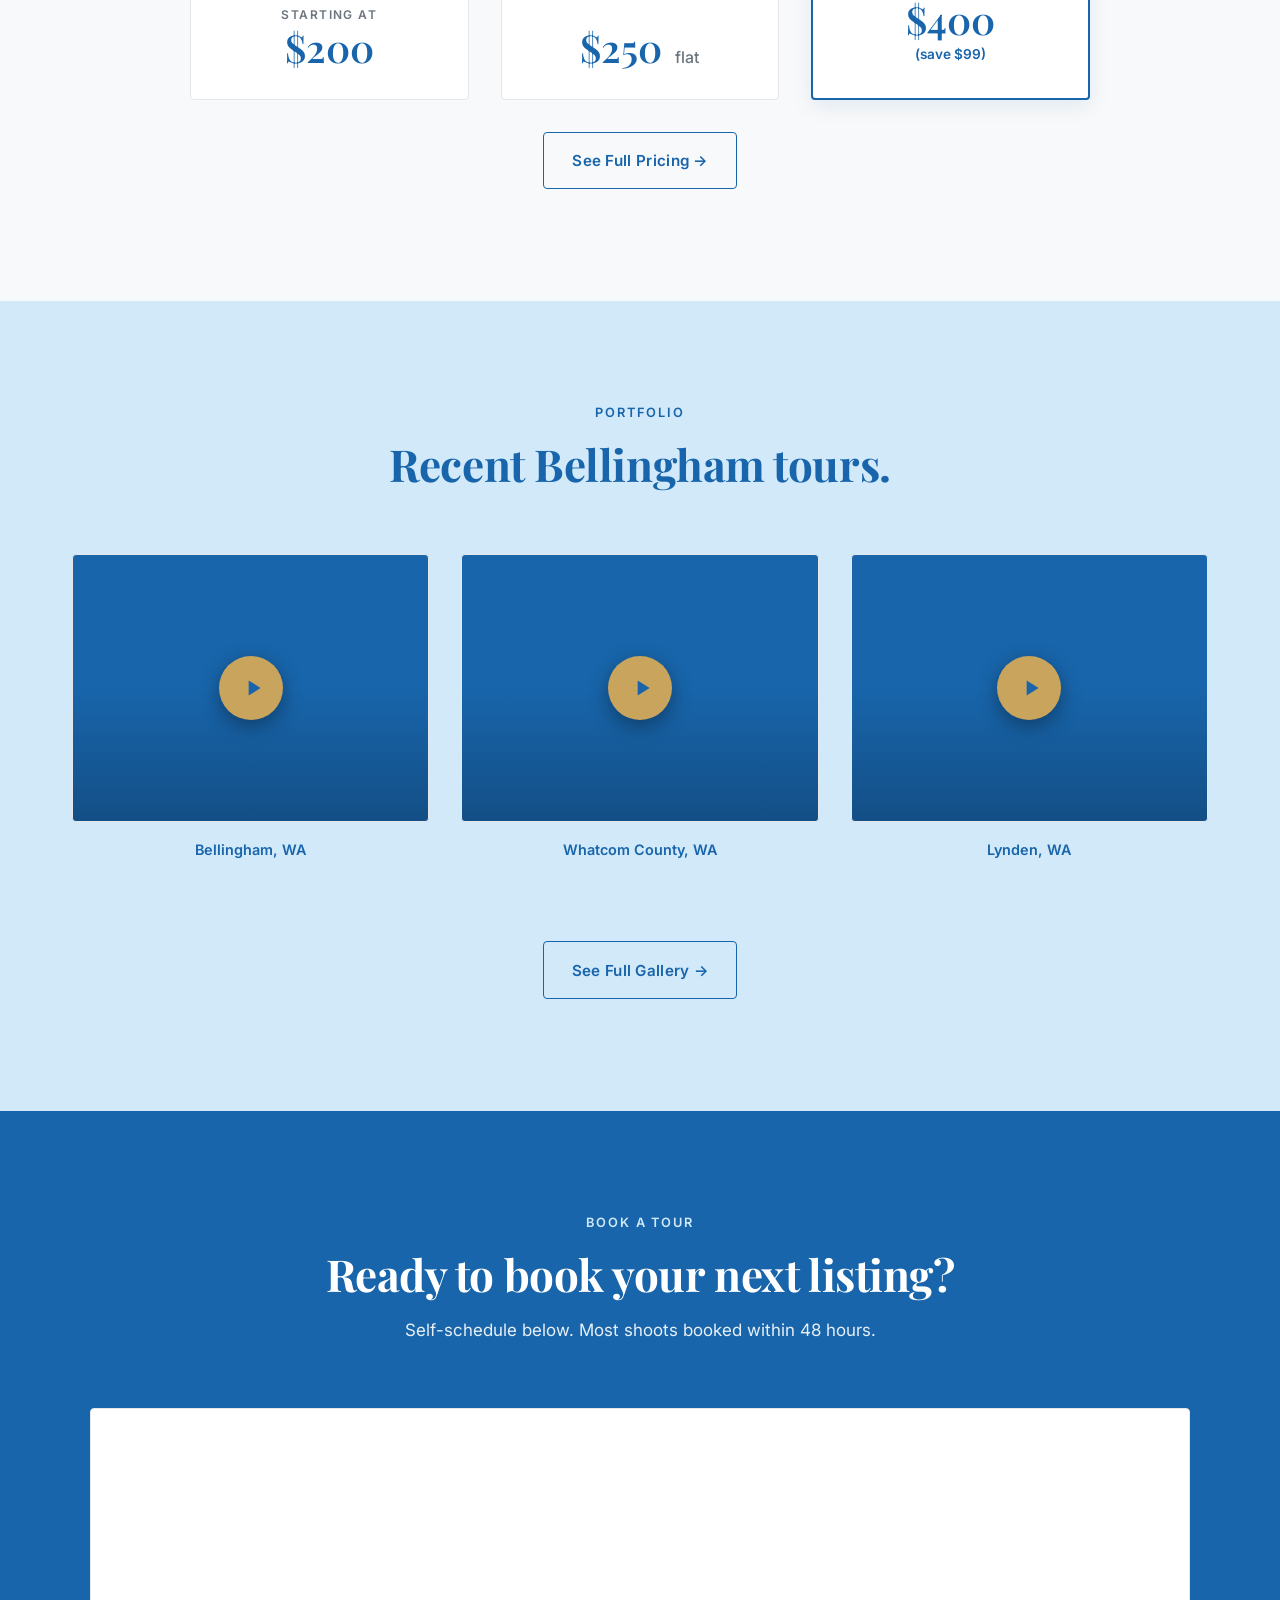
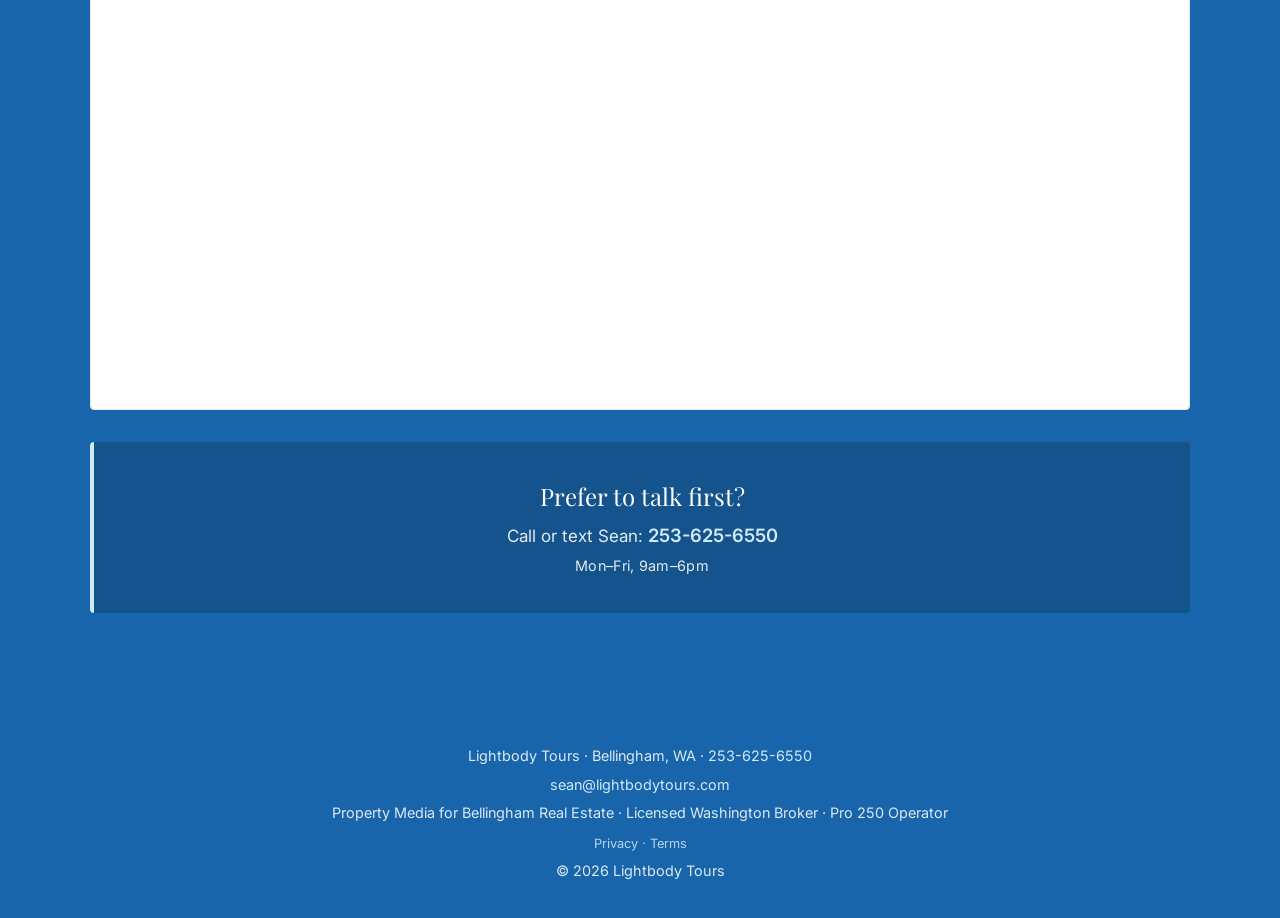
==== commit 33bd3e13: "Wave 2: Add FAQ, Privacy, Terms pages; update nav, footer, internal links; remove Supra references" ====
--- a/index.html
+++ b/index.html
@@ -81,7 +81,7 @@
   <header class="site-header">
     <div class="container">
       <nav class="nav" aria-label="Primary">
-        <a href="index.html" class="nav-logo" aria-label="Lightbody Tours home">
+        <a href="/" class="nav-logo" aria-label="Lightbody Tours home">
           <span class="logo-mark" aria-hidden="true"></span>
           <span class="logo-text">Lightbody Tours</span>
         </a>
@@ -89,10 +89,11 @@
           <span></span>
         </button>
         <ul class="nav-links" id="primary-nav">
-          <li><a href="index.html" class="active">Home</a></li>
-          <li><a href="pricing.html">Pricing</a></li>
-          <li><a href="gallery.html">Gallery</a></li>
-          <li><a href="booking.html" class="btn btn-primary">Book a Tour</a></li>
+          <li><a href="/" class="active">Home</a></li>
+          <li><a href="/pricing">Pricing</a></li>
+          <li><a href="/gallery">Gallery</a></li>
+          <li><a href="/faq">FAQ</a></li>
+          <li><a href="/booking" class="btn btn-primary">Book a Tour</a></li>
         </ul>
       </nav>
     </div>
@@ -285,7 +286,7 @@
         </div>
 
         <p class="center" style="margin-top: var(--space-md);">
-          <a href="pricing.html" class="btn btn-outline">See Full Pricing &rarr;</a>
+          <a href="/pricing" class="btn btn-outline">See Full Pricing &rarr;</a>
         </p>
       </div>
     </section>
@@ -352,7 +353,7 @@
         </div>
 
         <p class="center" style="margin-top: var(--space-lg);">
-          <a href="gallery.html" class="btn btn-outline">See Full Gallery &rarr;</a>
+          <a href="/gallery" class="btn btn-outline">See Full Gallery &rarr;</a>
         </p>
       </div>
     </section>
@@ -393,6 +394,7 @@
       <p class="footer-line">Lightbody Tours · Bellingham, WA · <a href="tel:2536256550">253-625-6550</a></p>
       <p class="footer-line"><a href="mailto:sean@lightbodytours.com">sean@lightbodytours.com</a></p>
       <p class="footer-line">Property Media for Bellingham Real Estate · Licensed Washington Broker · Pro 250 Operator</p>
+      <p class="footer-line" style="font-size: 0.8rem; opacity: 0.85; margin-top: 0.4rem;"><a href="/privacy">Privacy</a> · <a href="/terms">Terms</a></p>
       <p class="footer-line">&copy; 2026 Lightbody Tours</p>
     </div>
   </footer>
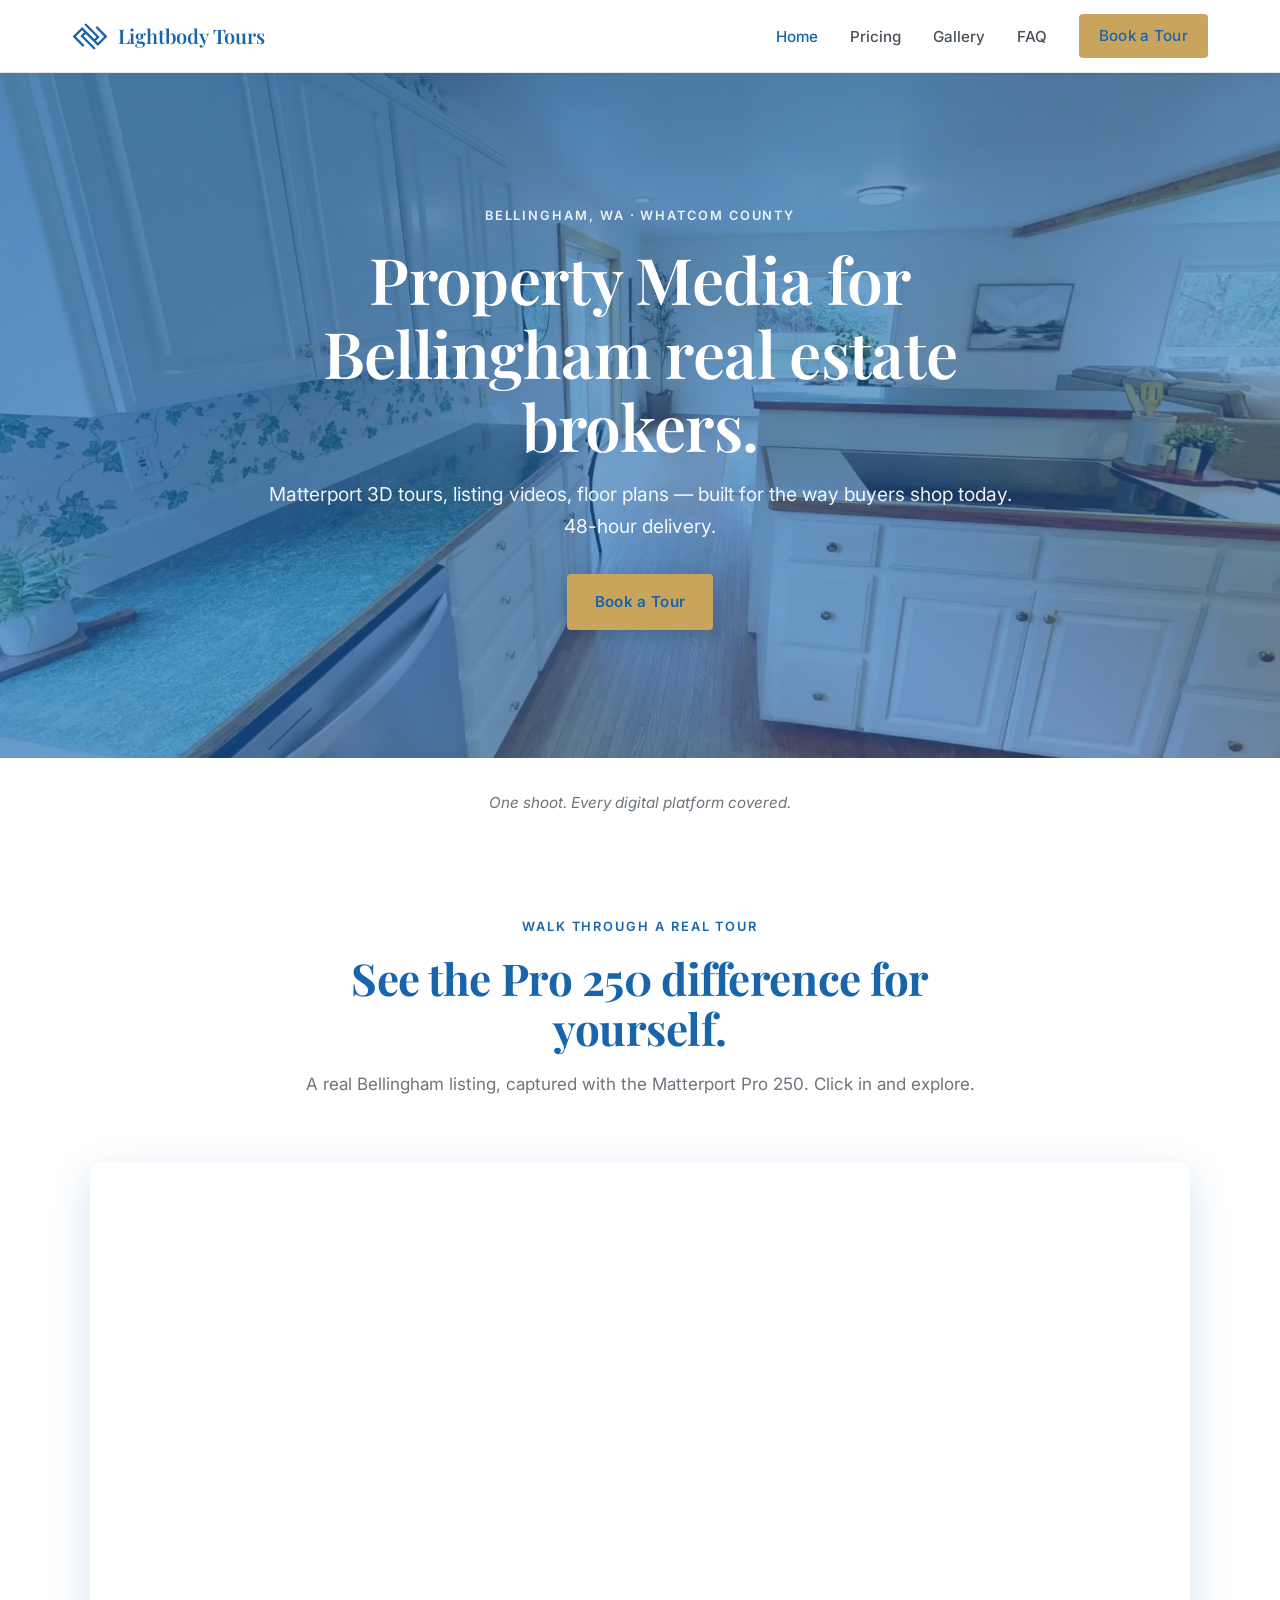
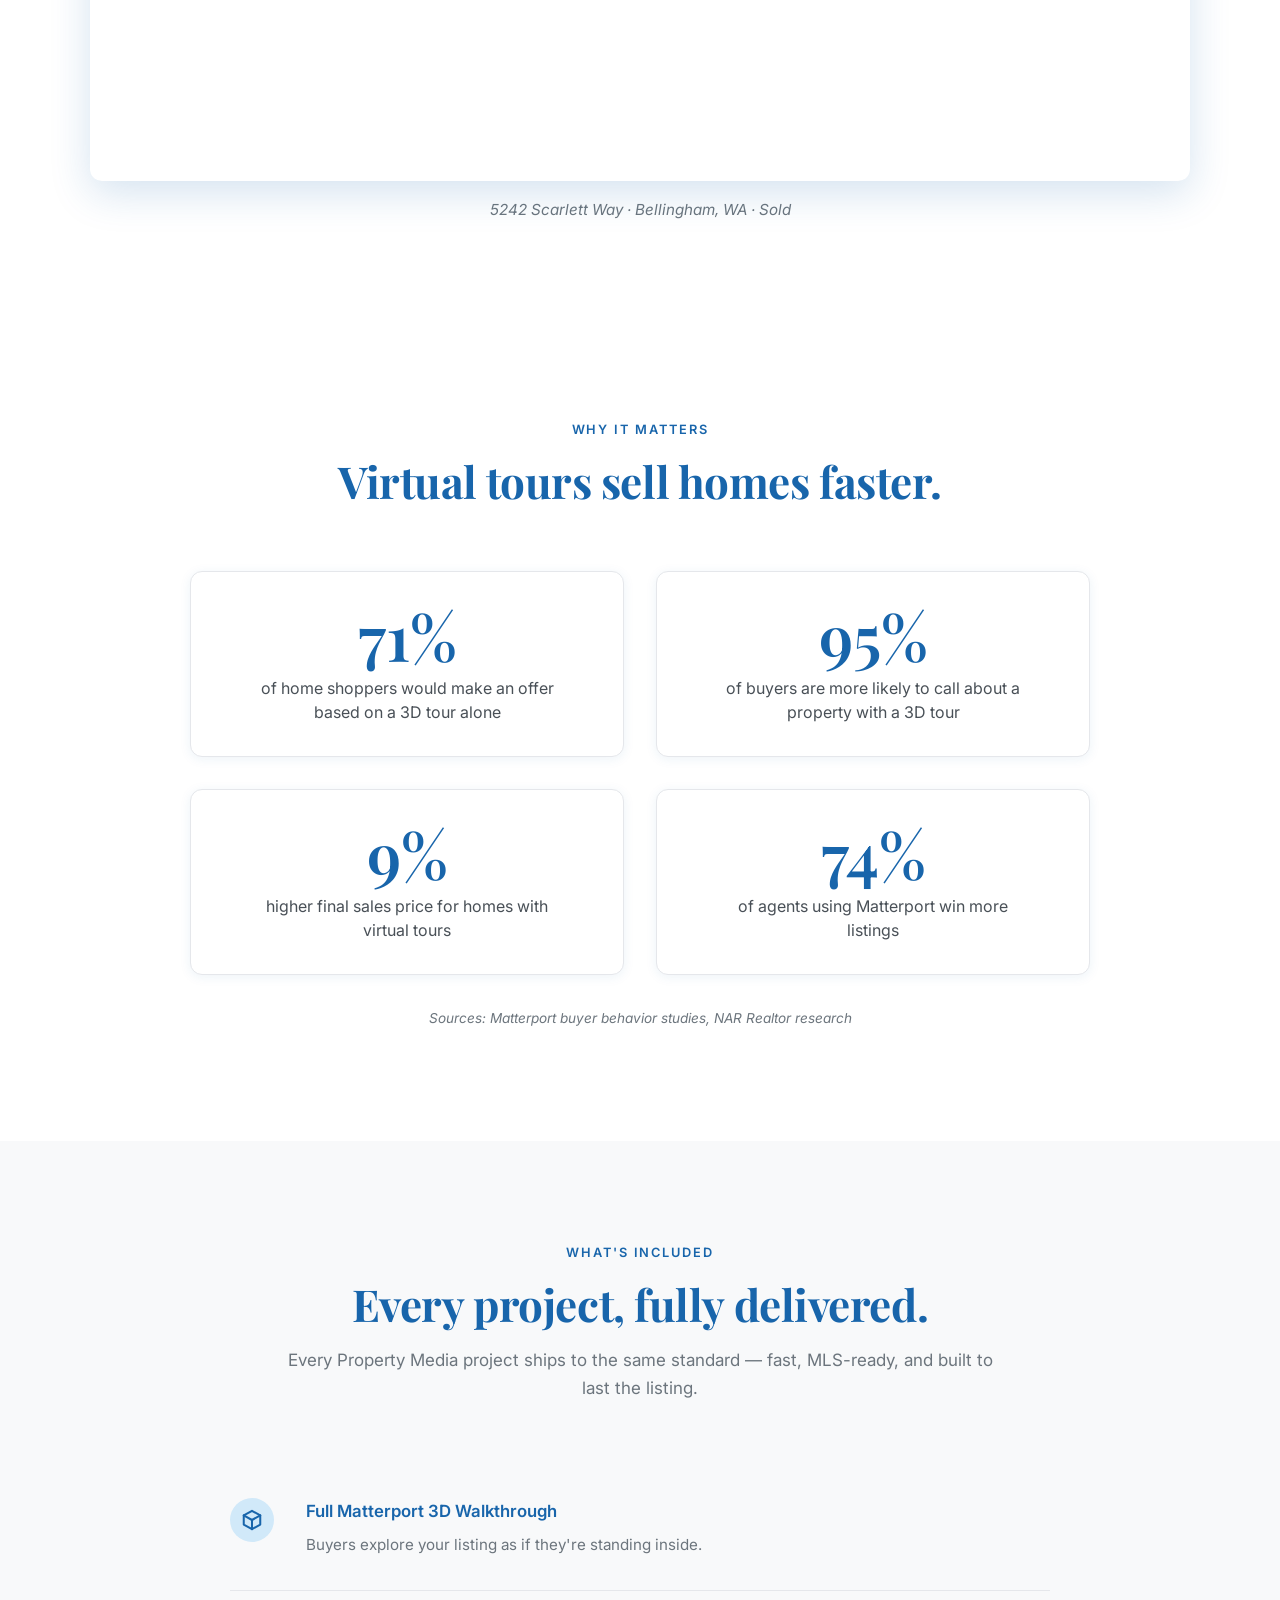
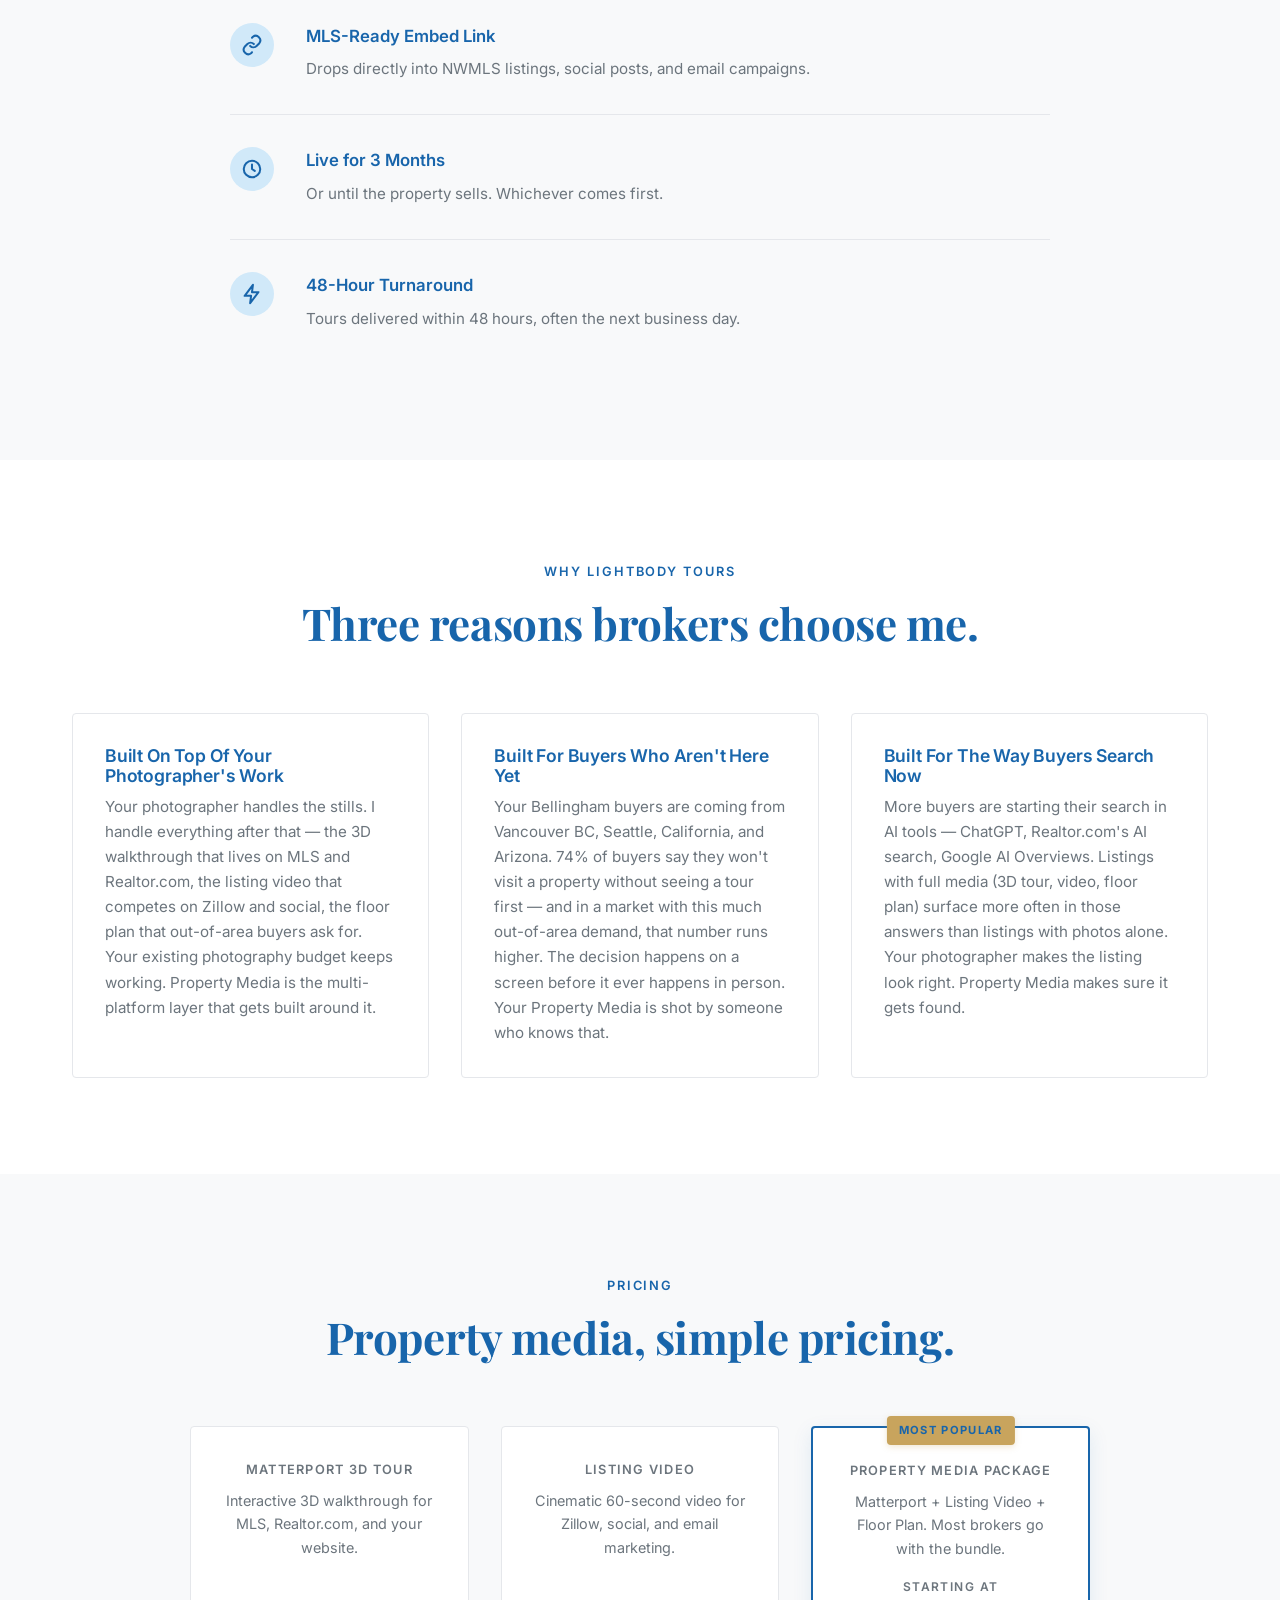
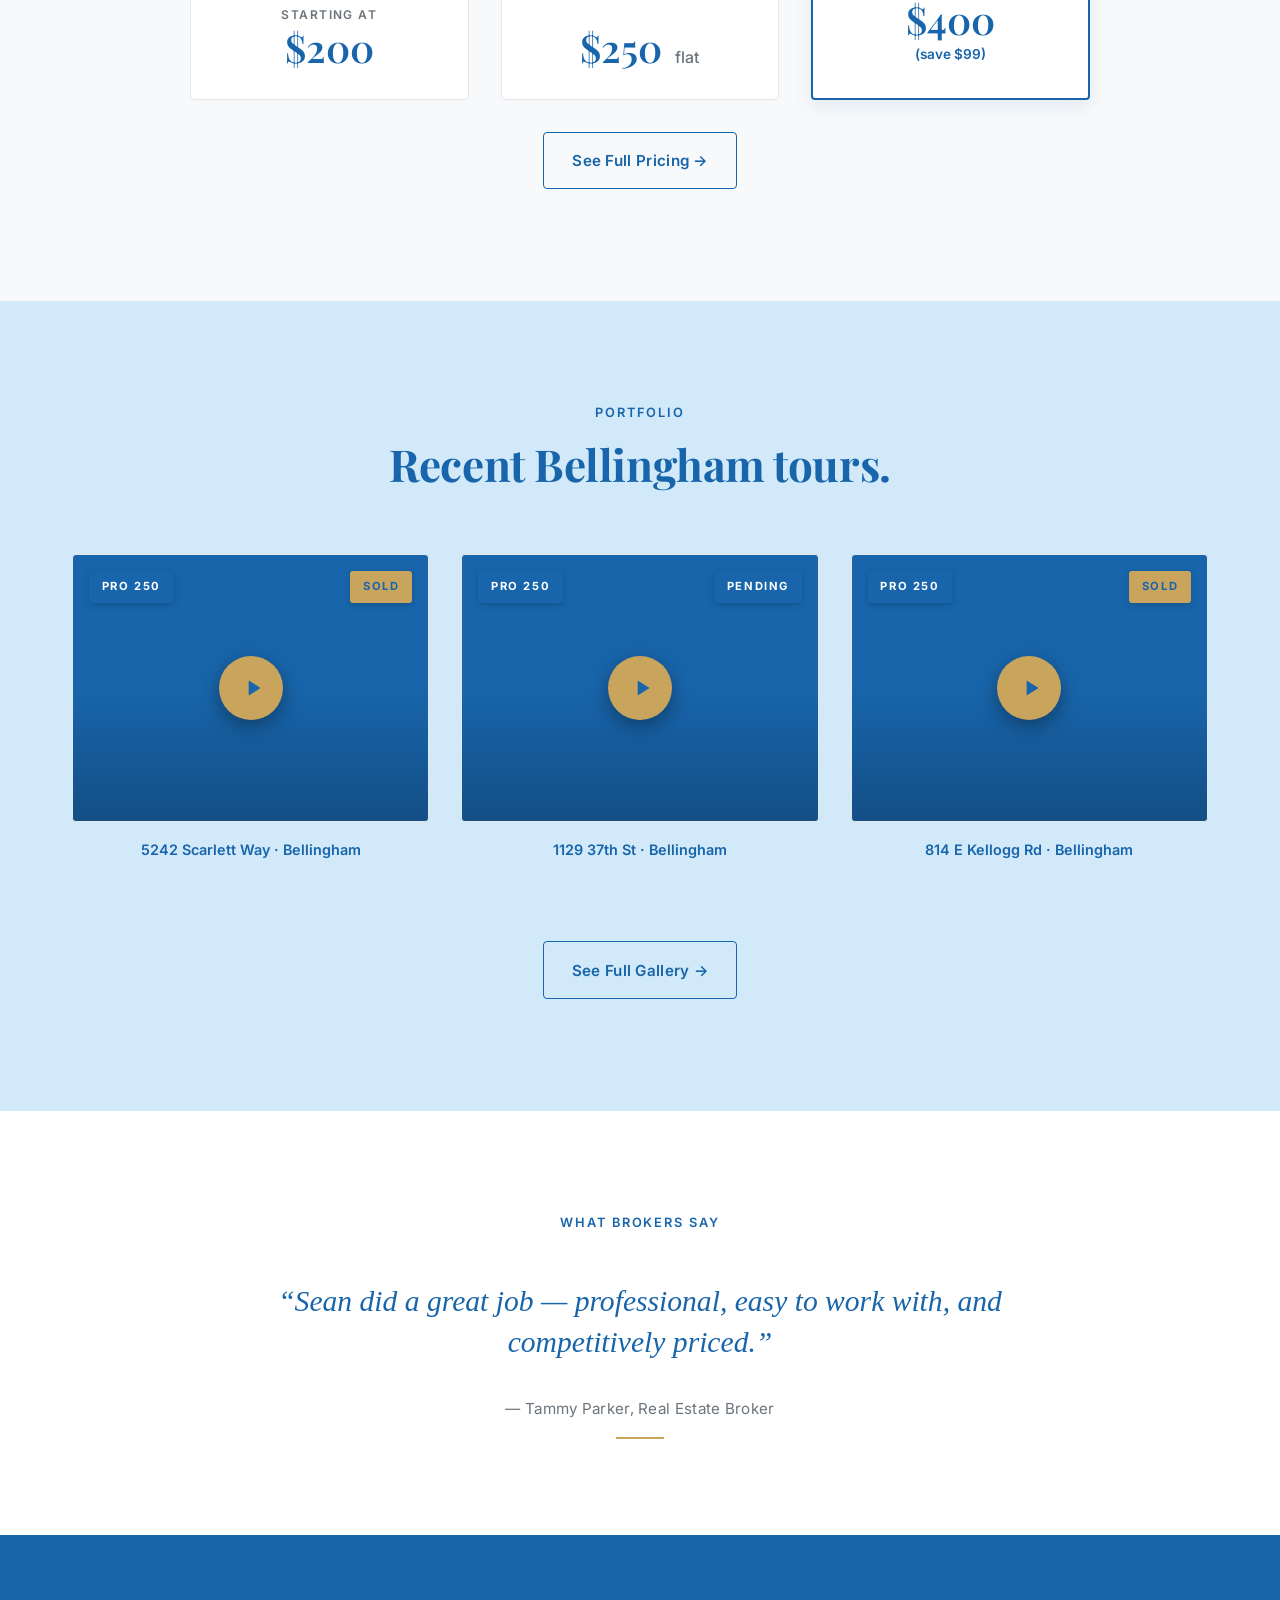
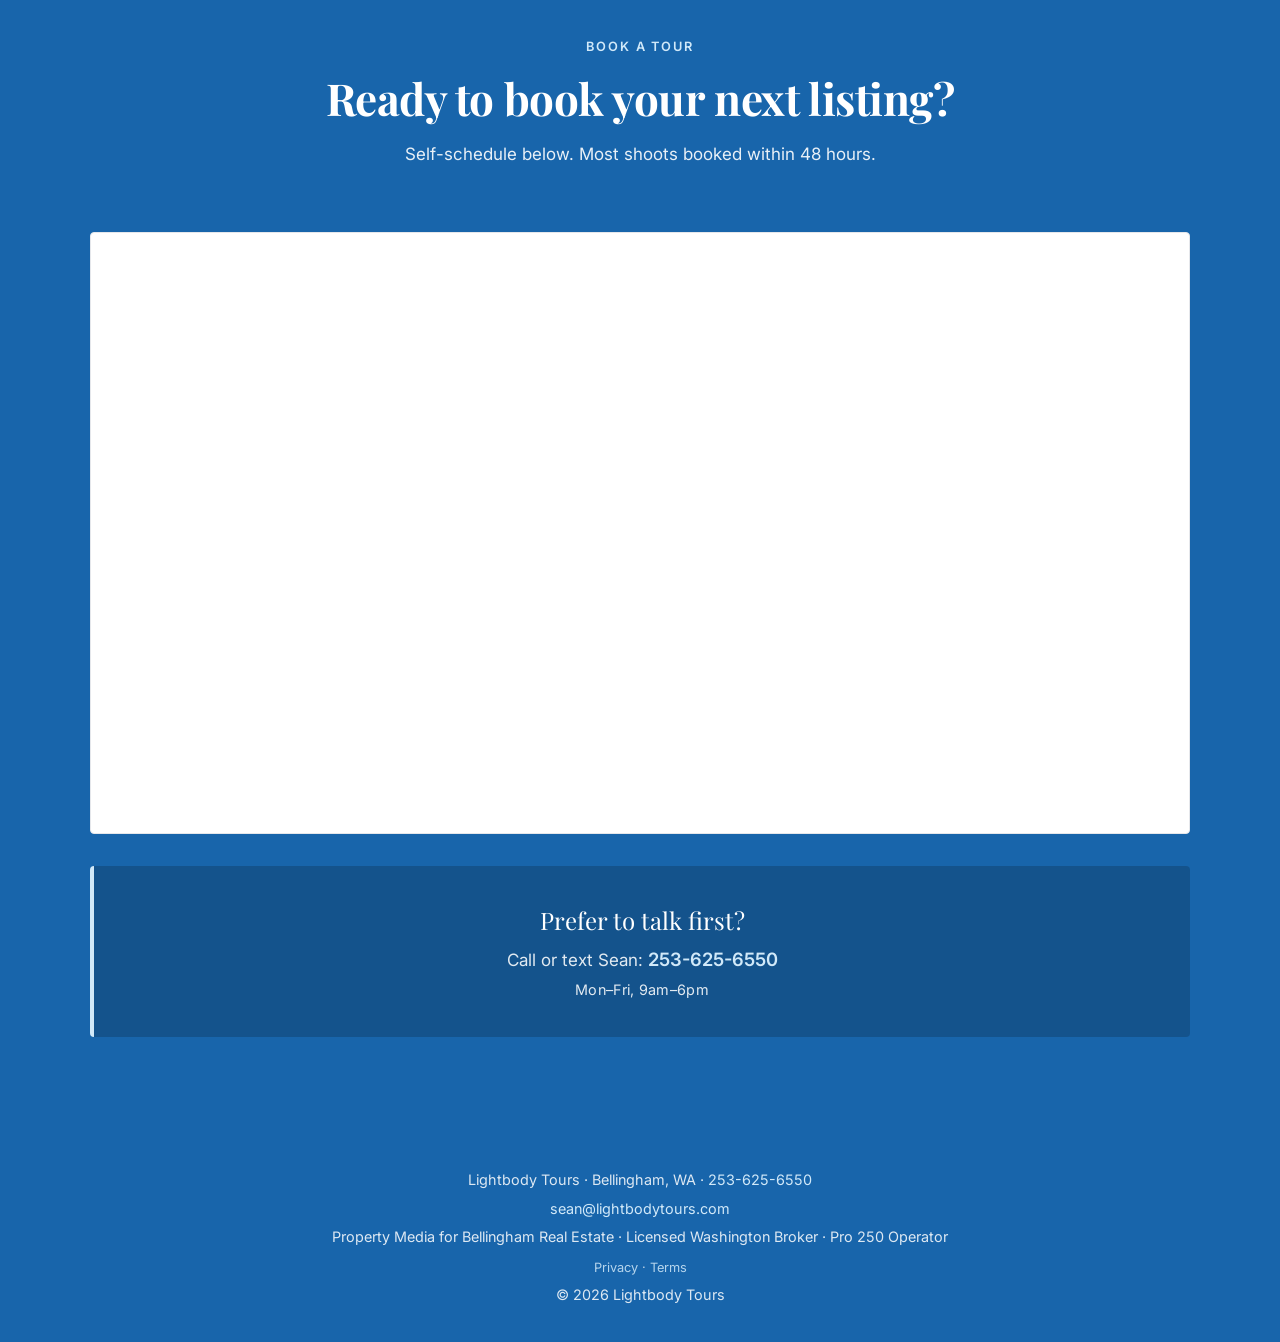
==== commit 63d29f67: "Wave 3 Pass 2: Add Tammy testimonial; add Kellogg + 1129 37th tours to gallery; update home teaser a" ====
--- a/index.html
+++ b/index.html
@@ -23,56 +23,52 @@
   <meta name="twitter:description" content="Property Media for Bellingham real estate — Matterport tours, listing videos, floor plans." />
   <meta name="twitter:image" content="https://lightbodytours.com/images/tour-scarlett.jpg" />
 
-  <link rel="preconnect" href="https://fonts.googleapis.com" />
-  <link rel="preconnect" href="https://fonts.gstatic.com" crossorigin />
-  <link href="https://fonts.googleapis.com/css2?family=Inter:wght@400;500;600;700&family=Playfair+Display:wght@500;600;700&display=swap" rel="stylesheet" />
-  <link rel="stylesheet" href="app.css?v=9" />
-
-  <!-- Structured data: LocalBusiness / Service for local SEO -->
+  <!-- LocalBusiness schema -->
   <script type="application/ld+json">
   {
     "@context": "https://schema.org",
     "@type": "LocalBusiness",
-    "@id": "https://lightbodytours.com/#business",
     "name": "Lightbody Tours",
-    "description": "Matterport 3D virtual tours for Bellingham and Whatcom County real estate, shot on the Pro 250.",
-    "url": "https://lightbodytours.com/",
-    "telephone": "+1-253-625-6550",
     "image": "https://lightbodytours.com/images/tour-scarlett.jpg",
-    "priceRange": "$$",
-    "areaServed": [
-      { "@type": "City", "name": "Bellingham" },
-      { "@type": "AdministrativeArea", "name": "Whatcom County" }
-    ],
+    "description": "Property Media for Bellingham real estate brokers — Matterport 3D tours, listing videos, floor plans. 48-hour delivery.",
+    "url": "https://lightbodytours.com",
+    "telephone": "+12536256550",
+    "email": "sean@lightbodytours.com",
     "address": {
       "@type": "PostalAddress",
       "addressLocality": "Bellingham",
       "addressRegion": "WA",
       "addressCountry": "US"
     },
-    "founder": { "@type": "Person", "name": "Sean Lightbody" },
-    "makesOffer": [
-      {
-        "@type": "Offer",
-        "name": "Standard Matterport tour (under 2,500 sq ft)",
-        "price": "200",
-        "priceCurrency": "USD"
-      },
-      {
-        "@type": "Offer",
-        "name": "Larger home Matterport tour (2,500–4,000 sq ft)",
-        "price": "300",
-        "priceCurrency": "USD"
-      },
-      {
-        "@type": "Offer",
-        "name": "Estate / custom Matterport tour (4,000+ sq ft)",
-        "price": "400",
-        "priceCurrency": "USD"
-      }
-    ]
+    "areaServed": [
+      {"@type": "City", "name": "Bellingham"},
+      {"@type": "AdministrativeArea", "name": "Whatcom County"}
+    ],
+    "priceRange": "$$",
+    "openingHoursSpecification": {
+      "@type": "OpeningHoursSpecification",
+      "dayOfWeek": ["Monday", "Tuesday", "Wednesday", "Thursday", "Friday"],
+      "opens": "09:00",
+      "closes": "18:00"
+    }
   }
   </script>
+
+  <!-- WebSite schema -->
+  <script type="application/ld+json">
+  {
+    "@context": "https://schema.org",
+    "@type": "WebSite",
+    "name": "Lightbody Tours",
+    "url": "https://lightbodytours.com",
+    "description": "Property Media for Bellingham real estate brokers — Matterport 3D tours, listing videos, floor plans."
+  }
+  </script>
+
+  <link rel="preconnect" href="https://fonts.googleapis.com" />
+  <link rel="preconnect" href="https://fonts.gstatic.com" crossorigin />
+  <link href="https://fonts.googleapis.com/css2?family=Inter:wght@400;500;600;700&family=Playfair+Display:wght@500;600;700&display=swap" rel="stylesheet" />
+  <link rel="stylesheet" href="app.css?v=9" />
 </head>
 <body>
   <a href="#main" class="skip-link">Skip to content</a>
@@ -305,16 +301,37 @@
                href="https://my.matterport.com/show/?m=v9D3mjP9tub"
                target="_blank"
                rel="noopener"
-               aria-label="Open Bellingham, WA virtual tour in a new tab">
+               aria-label="Open the 5242 Scarlett Way virtual tour in a new tab">
               <img src="https://my.matterport.com/api/v1/player/models/v9D3mjP9tub/thumb"
-                   alt="Bellingham, WA tour preview"
+                   alt="5242 Scarlett Way, Bellingham WA — Matterport tour preview"
                    loading="lazy" decoding="async"
                    onerror="this.remove(); this.parentNode.insertAdjacentHTML('afterbegin','&lt;span class=&quot;thumb-fallback-label&quot;&gt;Tour preview&lt;/span&gt;');" />
+              <span class="badge badge-camera">Pro 250</span>
+              <span class="badge badge-sold">Sold</span>
               <span class="thumb-play" aria-hidden="true">
                 <svg viewBox="0 0 24 24" fill="currentColor"><path d="M8 5v14l11-7z"/></svg>
               </span>
             </a>
-            <p class="embed-caption">Bellingham, WA</p>
+            <p class="embed-caption">5242 Scarlett Way · Bellingham</p>
+          </div>
+
+          <div class="recent-item">
+            <a class="thumb-card"
+               href="https://my.matterport.com/show/?m=Gek1o5QgFEY"
+               target="_blank"
+               rel="noopener"
+               aria-label="Open the 1129 37th St virtual tour in a new tab">
+              <img src="https://my.matterport.com/api/v1/player/models/Gek1o5QgFEY/thumb"
+                   alt="1129 37th St, Bellingham WA — Matterport tour preview"
+                   loading="lazy" decoding="async"
+                   onerror="this.remove(); this.parentNode.insertAdjacentHTML('afterbegin','&lt;span class=&quot;thumb-fallback-label&quot;&gt;Tour preview&lt;/span&gt;');" />
+              <span class="badge badge-camera">Pro 250</span>
+              <span class="badge" style="right: var(--space-sm); background: var(--brand-blue); color: #fff;">Pending</span>
+              <span class="thumb-play" aria-hidden="true">
+                <svg viewBox="0 0 24 24" fill="currentColor"><path d="M8 5v14l11-7z"/></svg>
+              </span>
+            </a>
+            <p class="embed-caption">1129 37th St · Bellingham</p>
           </div>
 
           <div class="recent-item">
@@ -322,39 +339,41 @@
                href="https://my.matterport.com/show/?m=C9xJ9vgms29"
                target="_blank"
                rel="noopener"
-               aria-label="Open Whatcom County, WA virtual tour in a new tab">
+               aria-label="Open the 814 E Kellogg Rd virtual tour in a new tab">
               <img src="https://my.matterport.com/api/v1/player/models/C9xJ9vgms29/thumb"
-                   alt="Whatcom County, WA tour preview"
+                   alt="814 E Kellogg Rd, Bellingham WA — Matterport tour preview"
                    loading="lazy" decoding="async"
                    onerror="this.remove(); this.parentNode.insertAdjacentHTML('afterbegin','&lt;span class=&quot;thumb-fallback-label&quot;&gt;Tour preview&lt;/span&gt;');" />
+              <span class="badge badge-camera">Pro 250</span>
+              <span class="badge badge-sold">Sold</span>
               <span class="thumb-play" aria-hidden="true">
                 <svg viewBox="0 0 24 24" fill="currentColor"><path d="M8 5v14l11-7z"/></svg>
               </span>
             </a>
-            <p class="embed-caption">Whatcom County, WA</p>
-          </div>
-
-          <div class="recent-item">
-            <a class="thumb-card"
-               href="https://my.matterport.com/show/?m=8PgP2n5DQMk"
-               target="_blank"
-               rel="noopener"
-               aria-label="Open Lynden, WA virtual tour in a new tab">
-              <img src="https://my.matterport.com/api/v1/player/models/8PgP2n5DQMk/thumb"
-                   alt="Lynden, WA tour preview"
-                   loading="lazy" decoding="async"
-                   onerror="this.remove(); this.parentNode.insertAdjacentHTML('afterbegin','&lt;span class=&quot;thumb-fallback-label&quot;&gt;Tour preview&lt;/span&gt;');" />
-              <span class="thumb-play" aria-hidden="true">
-                <svg viewBox="0 0 24 24" fill="currentColor"><path d="M8 5v14l11-7z"/></svg>
-              </span>
-            </a>
-            <p class="embed-caption">Lynden, WA</p>
+            <p class="embed-caption">814 E Kellogg Rd · Bellingham</p>
           </div>
         </div>
 
         <p class="center" style="margin-top: var(--space-lg);">
           <a href="/gallery" class="btn btn-outline">See Full Gallery &rarr;</a>
         </p>
+      </div>
+    </section>
+
+    <!-- Testimonial -->
+    <section>
+      <div class="container">
+        <div class="section-head" style="margin-bottom: var(--space-md);">
+          <span class="eyebrow">What Brokers Say</span>
+        </div>
+
+        <div style="max-width: 760px; margin: 0 auto; text-align: center;">
+          <blockquote style="margin: 0 0 var(--space-md); font-family: var(--font-display); font-size: clamp(1.35rem, 2.8vw, 1.85rem); font-style: italic; line-height: 1.4; color: var(--navy);">
+            &ldquo;Sean did a great job &mdash; professional, easy to work with, and competitively priced.&rdquo;
+          </blockquote>
+          <p style="margin: 0; font-size: 0.95rem; color: var(--muted); letter-spacing: 0.02em;">&mdash; Tammy Parker, Real Estate Broker</p>
+          <div aria-hidden="true" style="width: 48px; height: 2px; background: var(--gold); margin: var(--space-sm) auto 0;"></div>
+        </div>
       </div>
     </section>
 
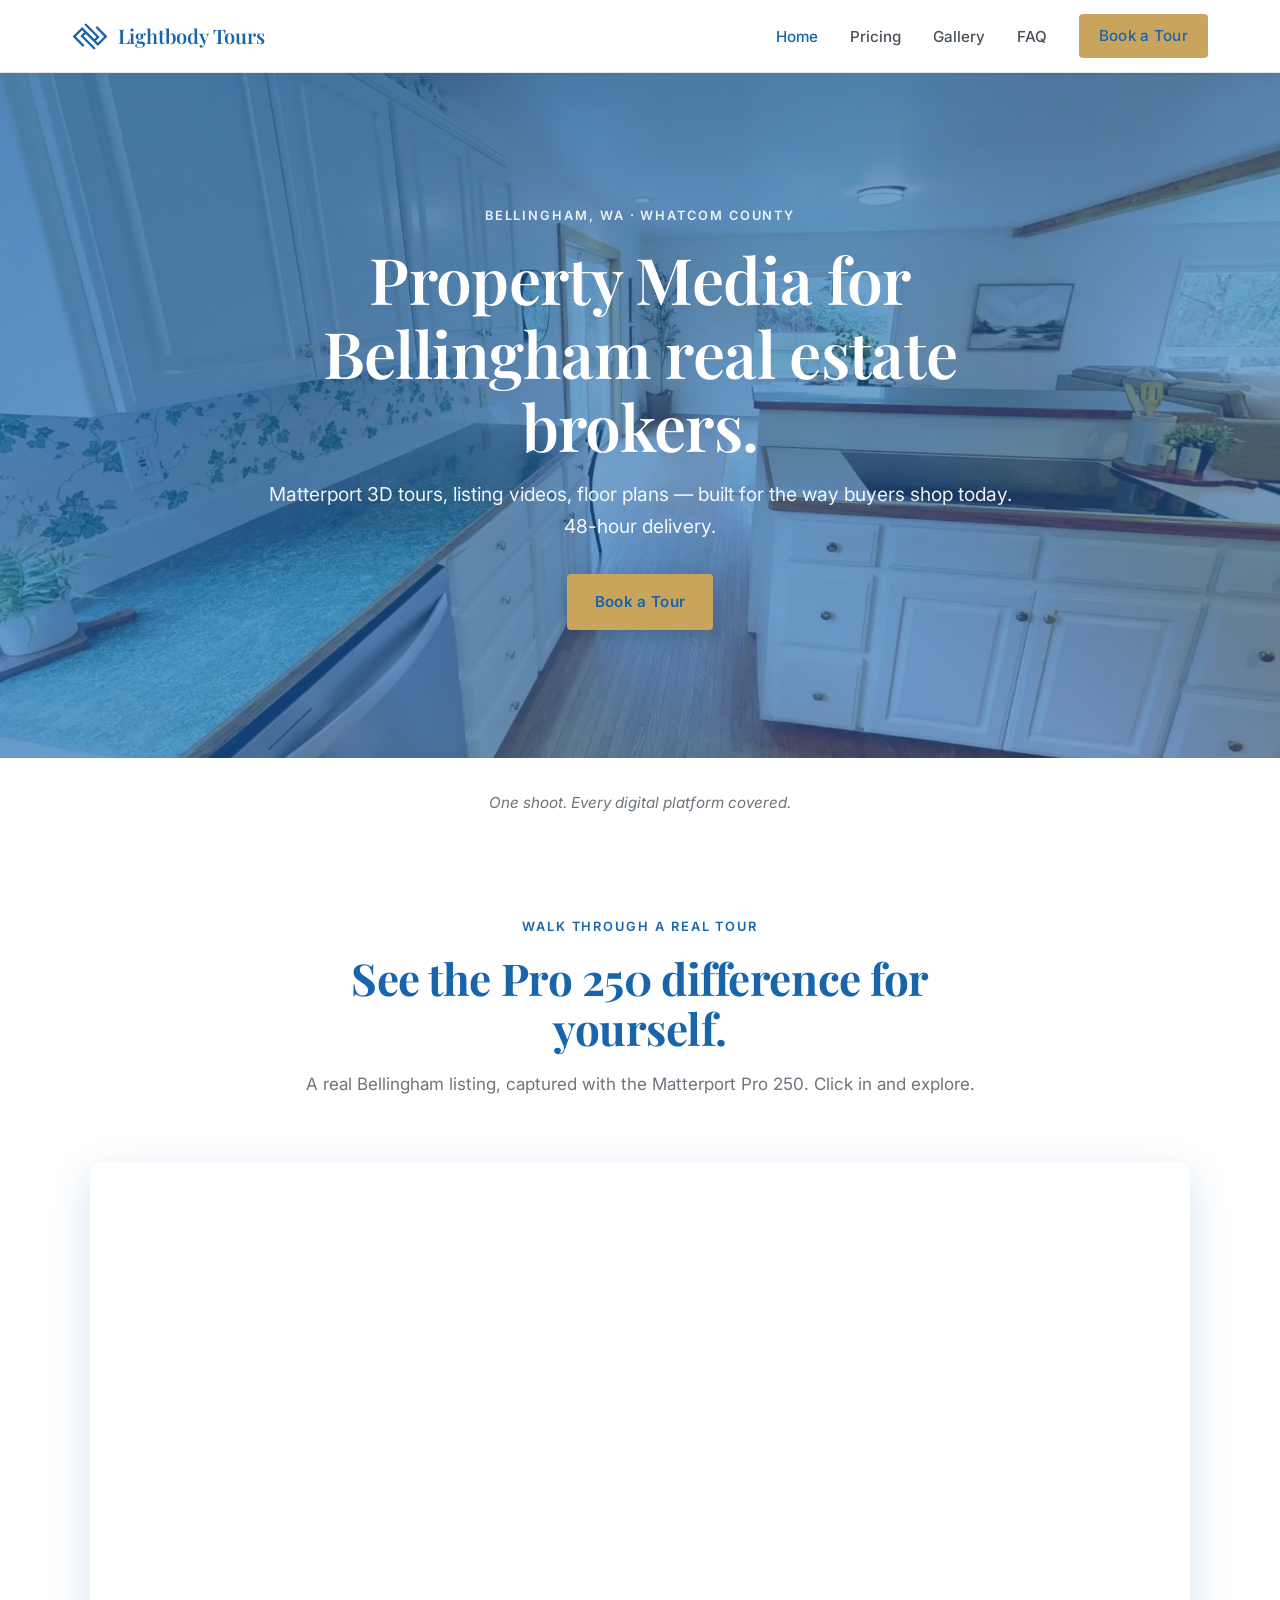
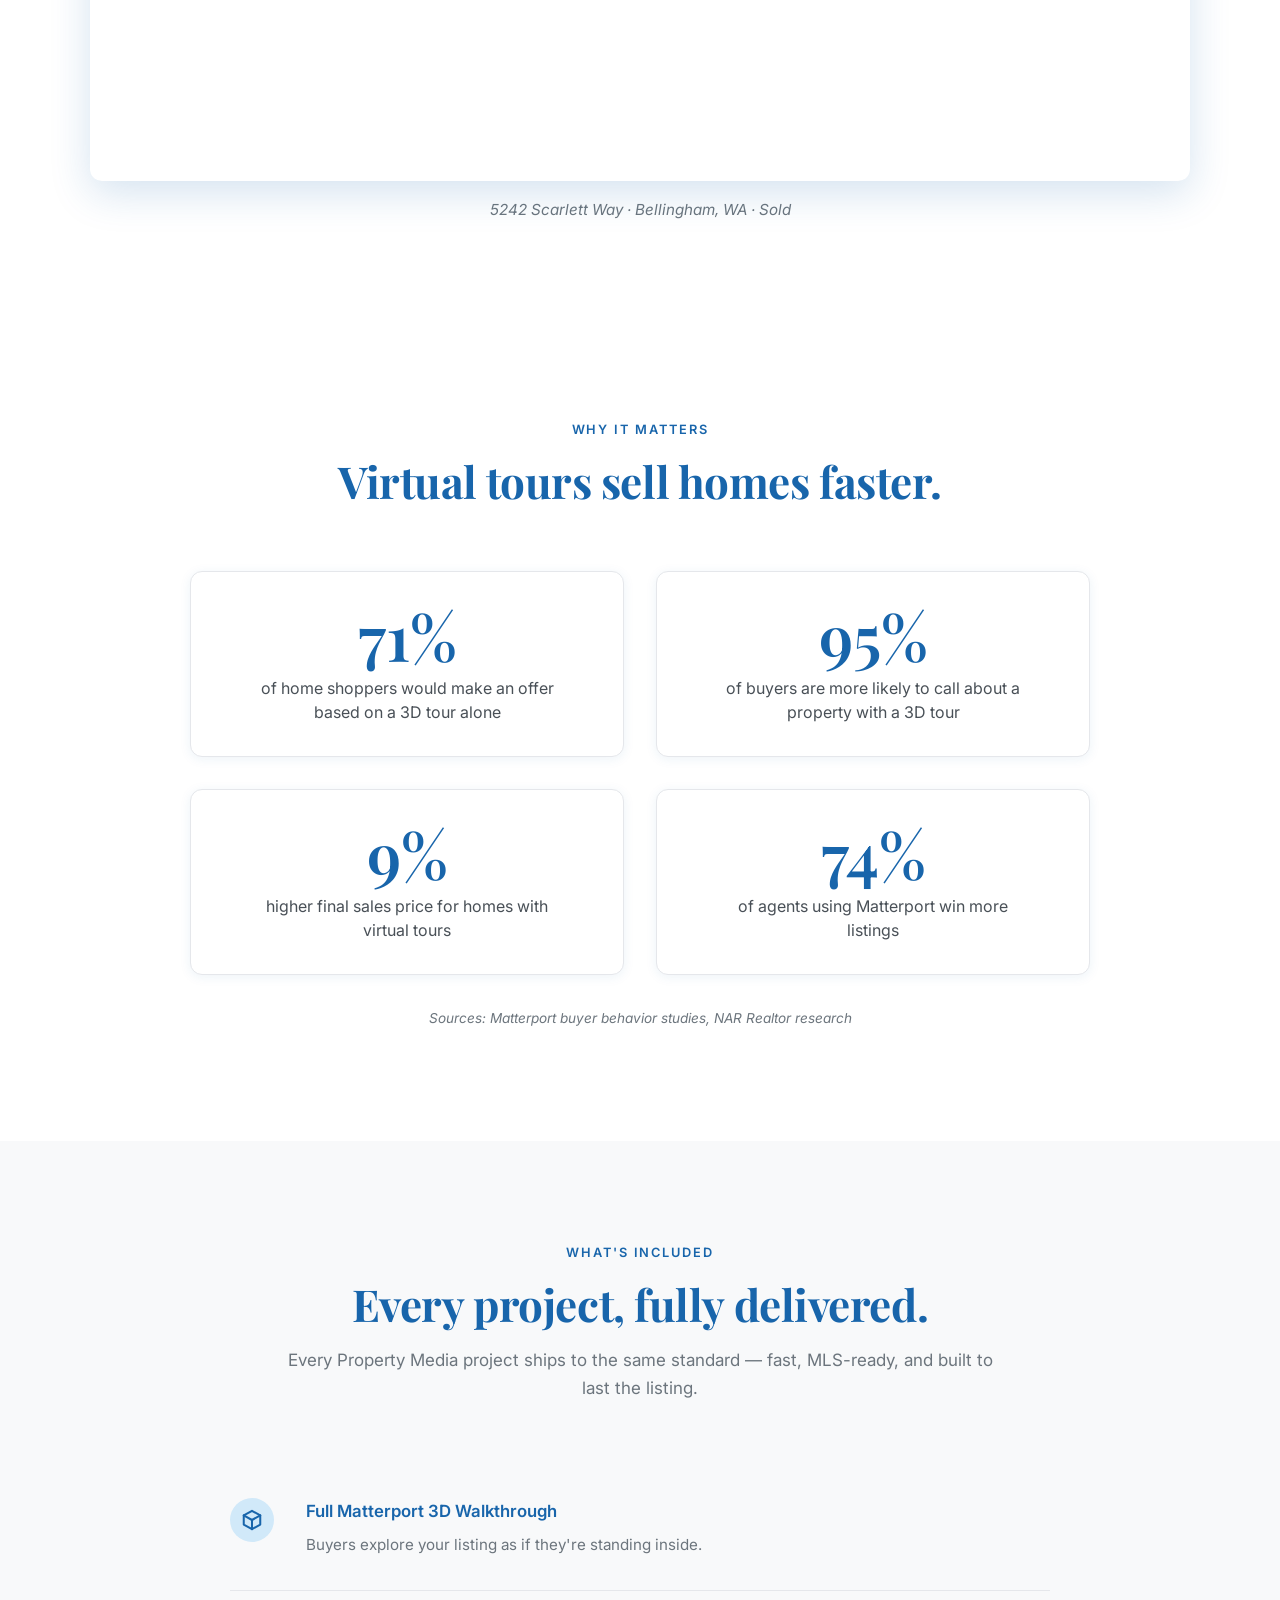
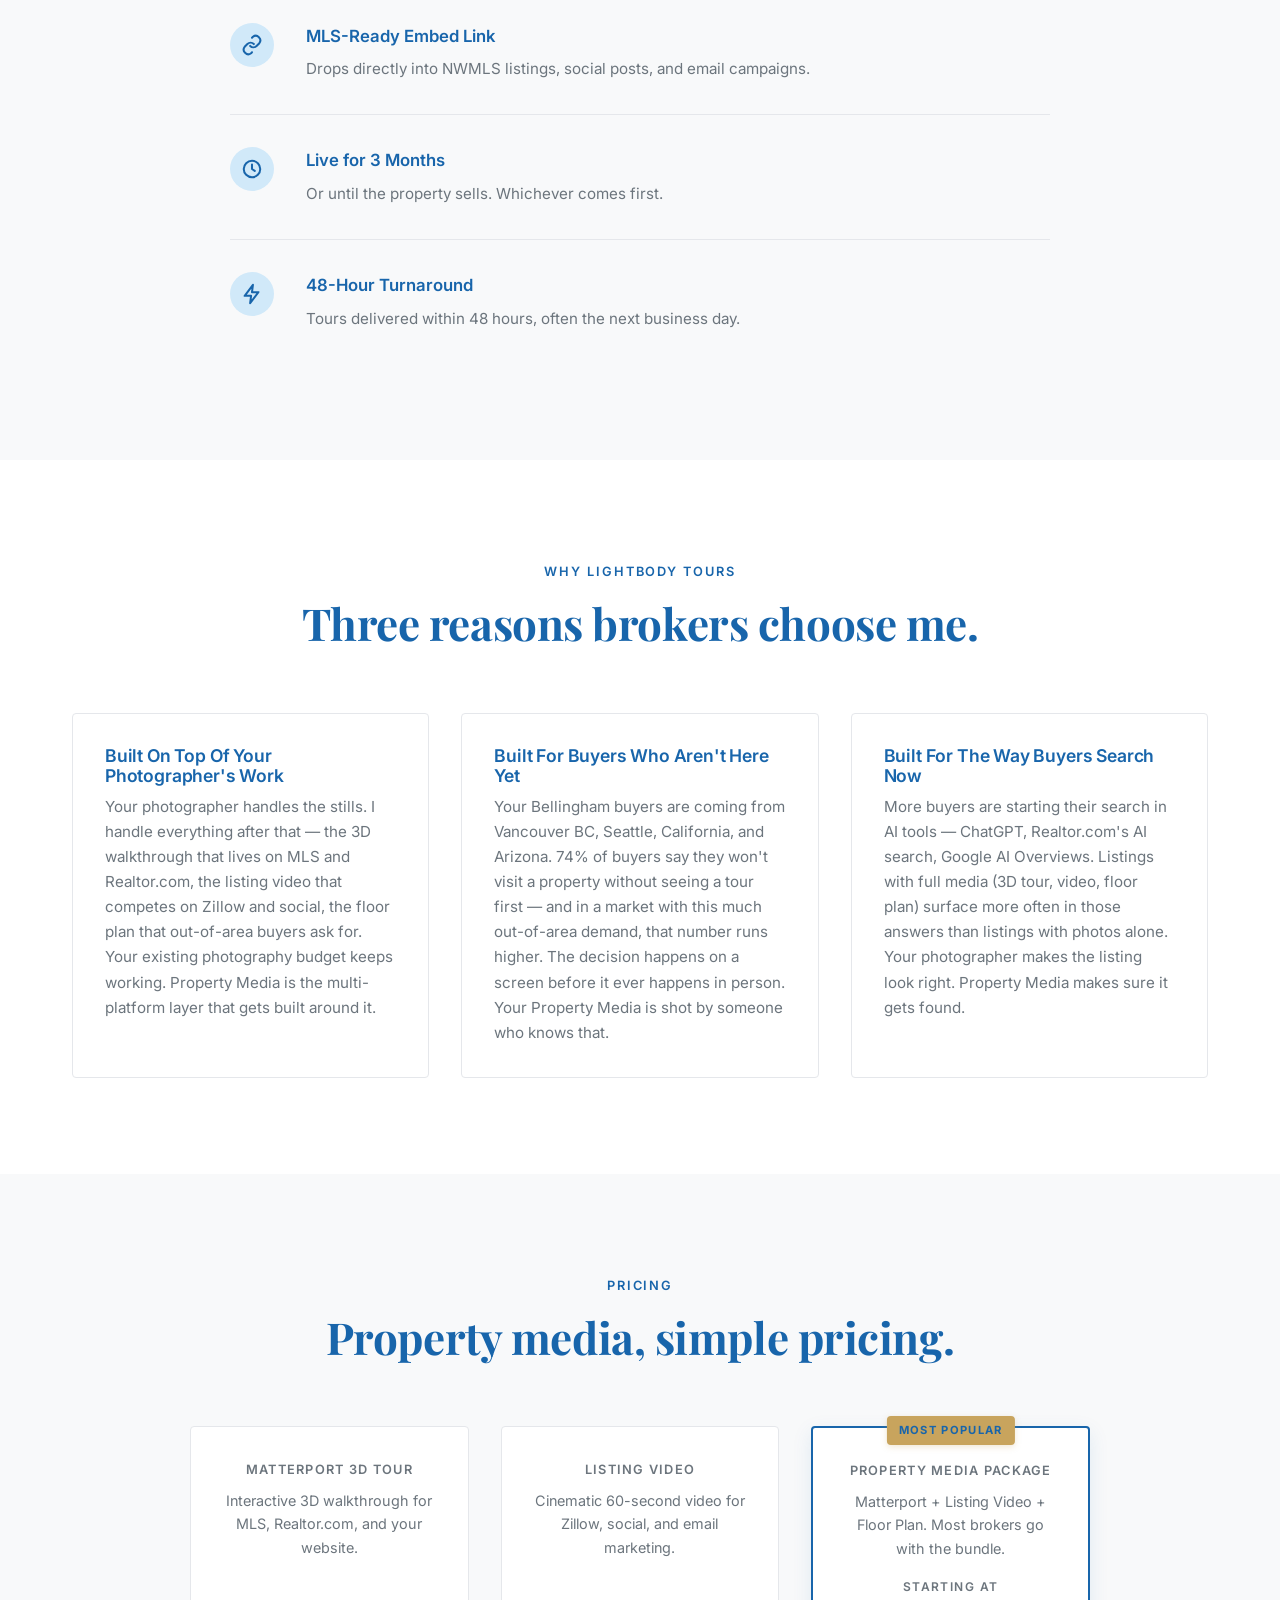
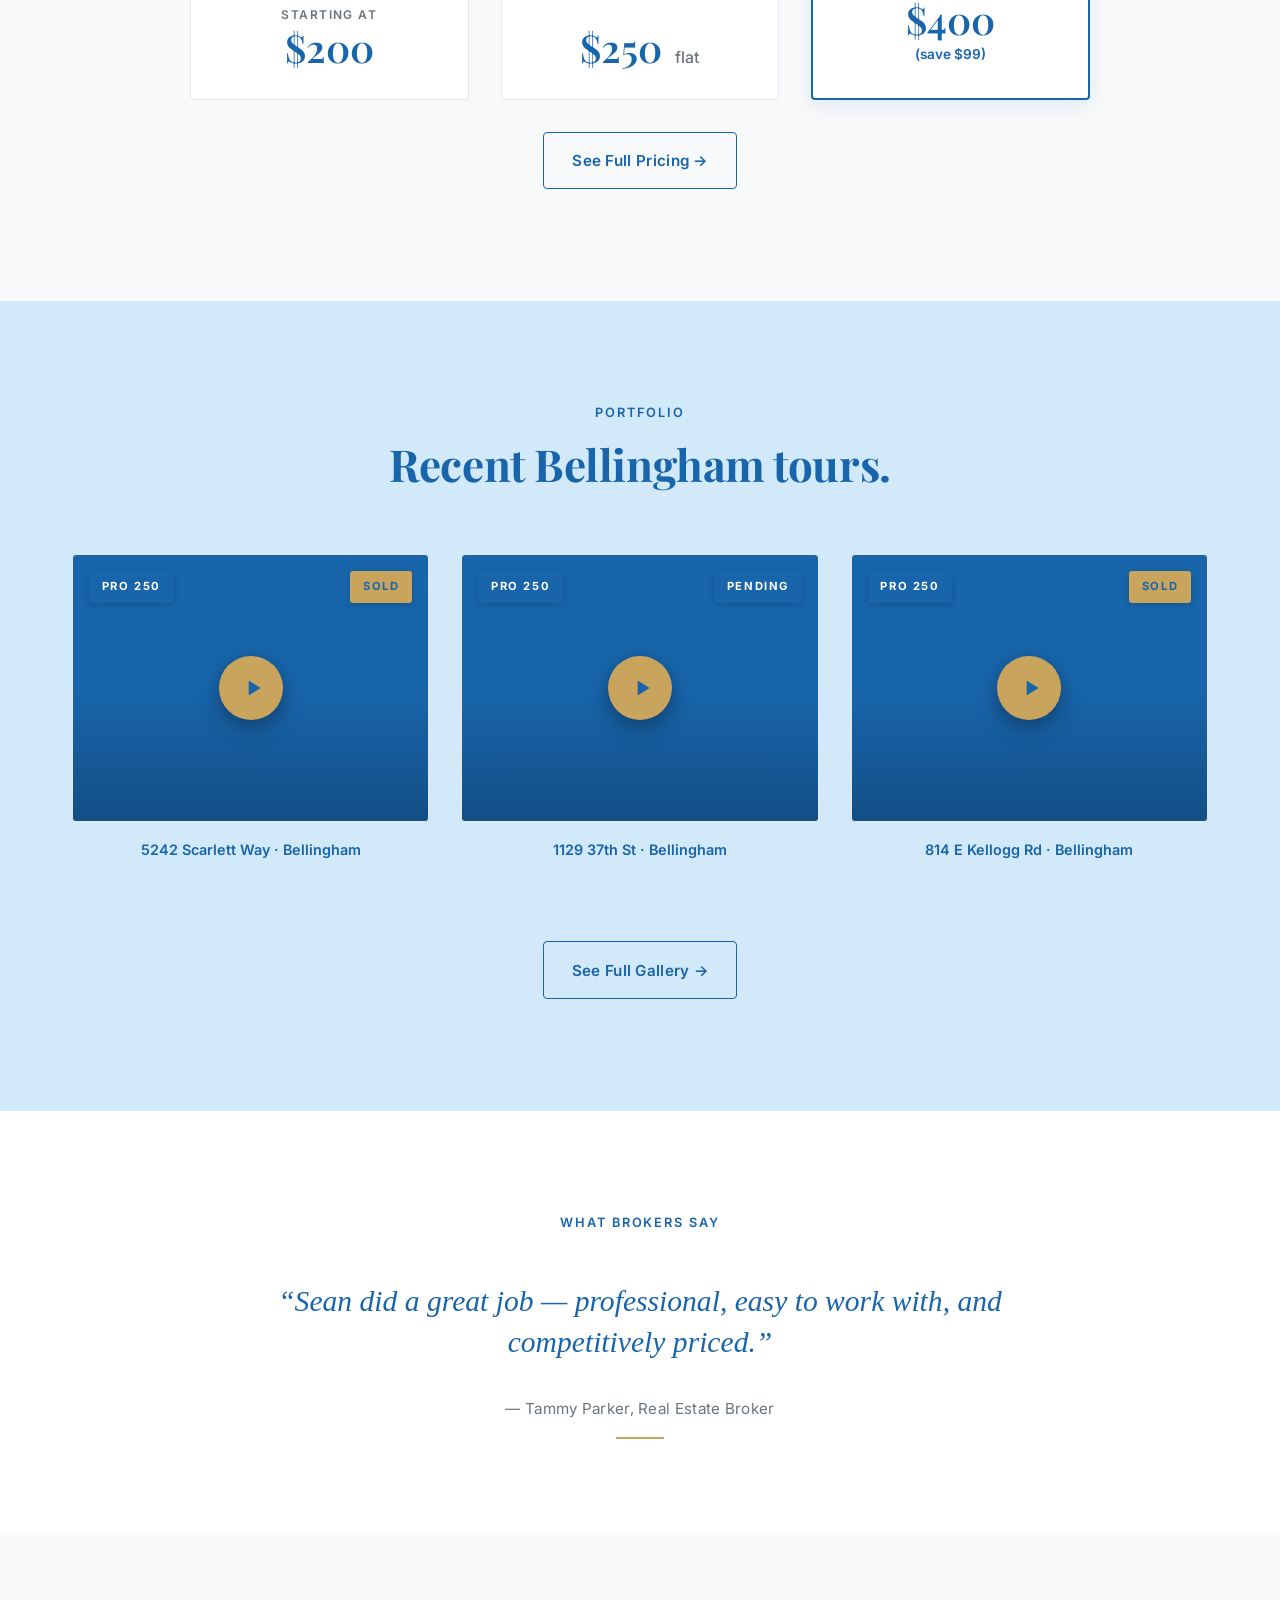
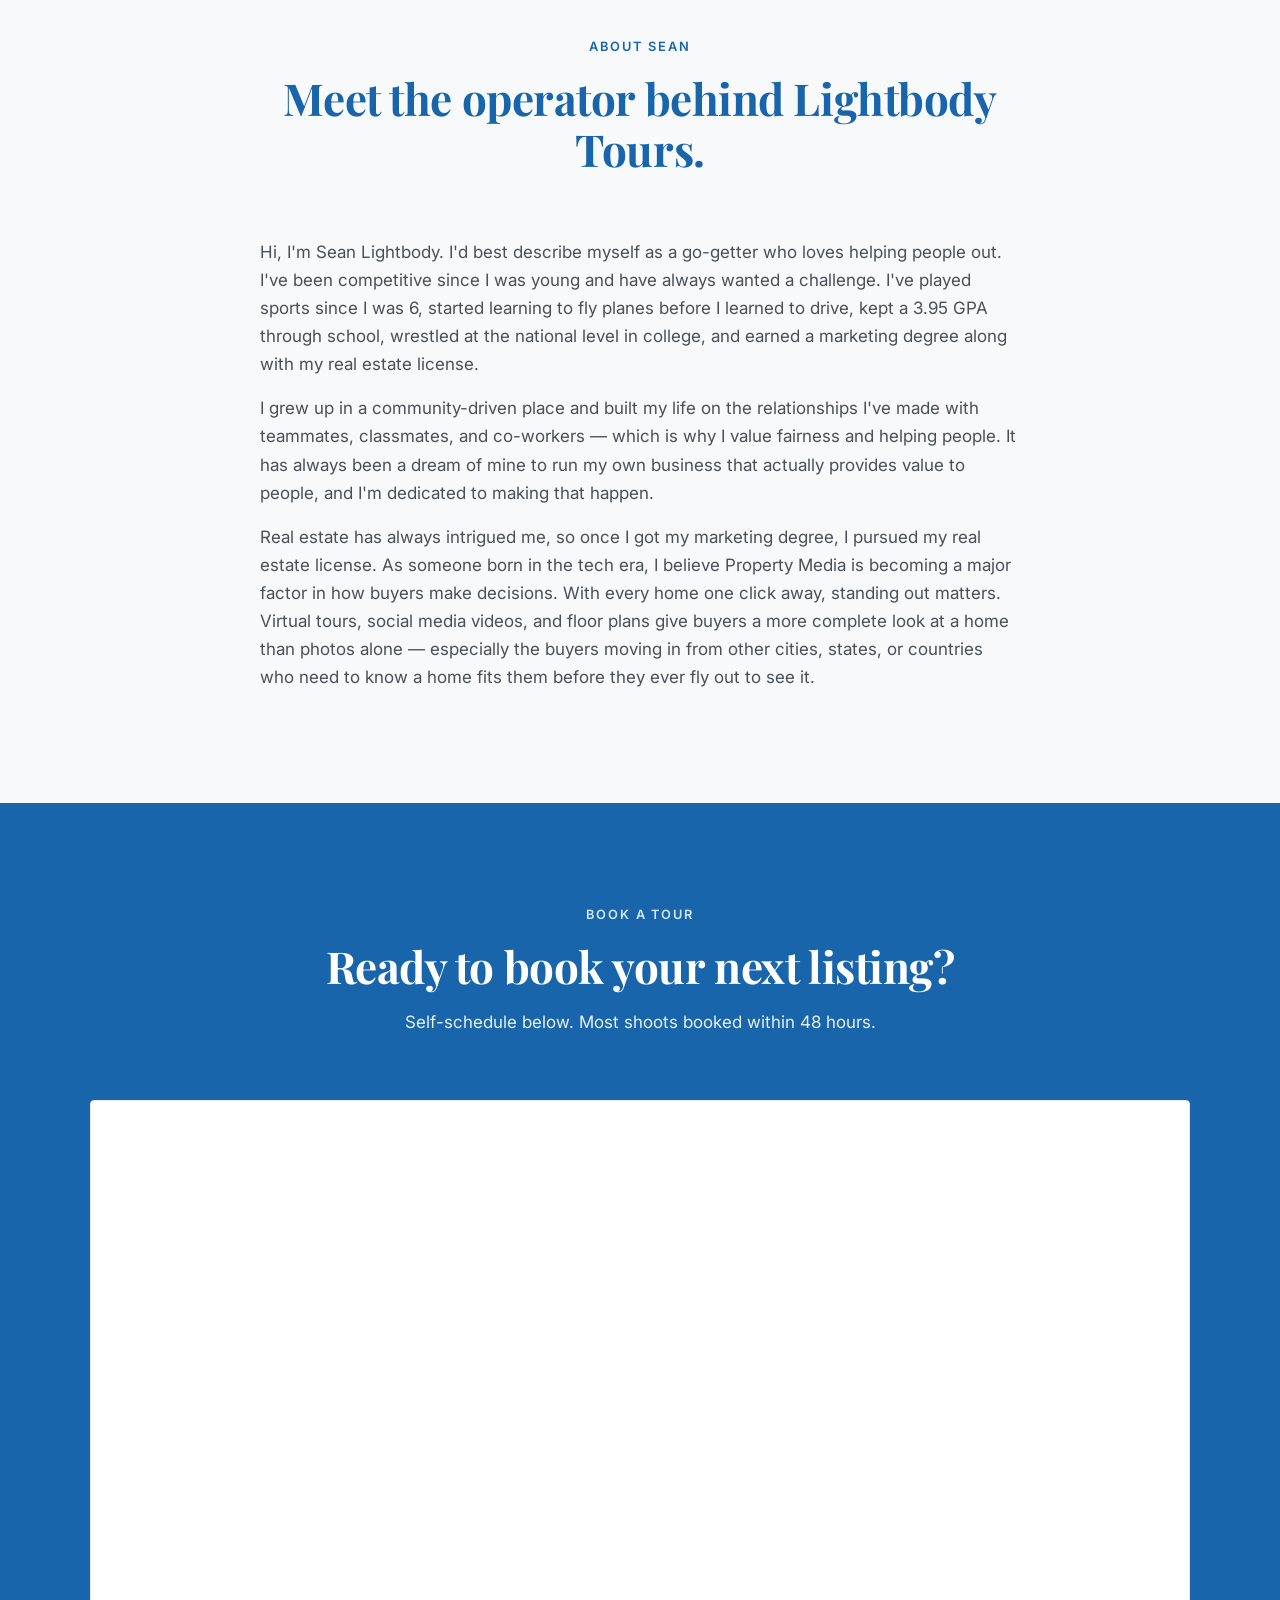
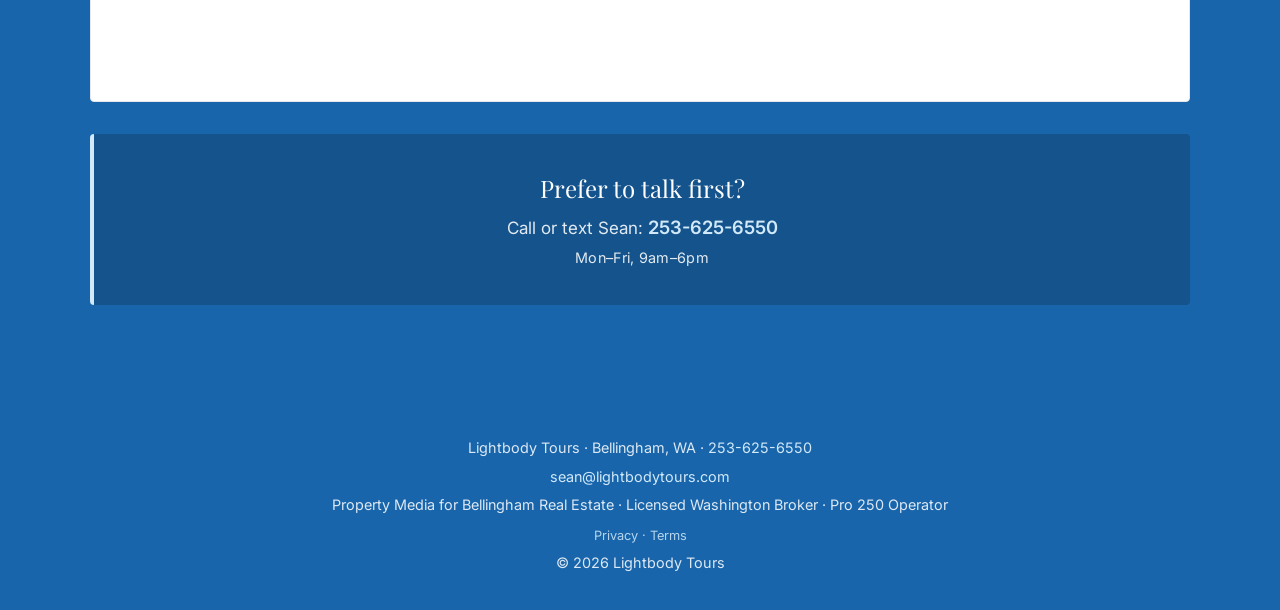
==== commit 66886abe: "Wave 3 Pass 3: Add About Sean section and Person schema to home page" ====
--- a/index.html
+++ b/index.html
@@ -62,6 +62,34 @@
     "name": "Lightbody Tours",
     "url": "https://lightbodytours.com",
     "description": "Property Media for Bellingham real estate brokers — Matterport 3D tours, listing videos, floor plans."
+  }
+  </script>
+
+  <!-- Person schema -->
+  <script type="application/ld+json">
+  {
+    "@context": "https://schema.org",
+    "@type": "Person",
+    "name": "Sean Lightbody",
+    "jobTitle": "Property Media Specialist",
+    "worksFor": {
+      "@type": "LocalBusiness",
+      "name": "Lightbody Tours"
+    },
+    "telephone": "+12536256550",
+    "email": "sean@lightbodytours.com",
+    "alumniOf": "Marketing program (Bachelor's)",
+    "hasCredential": [
+      {
+        "@type": "EducationalOccupationalCredential",
+        "credentialCategory": "Real Estate License",
+        "recognizedBy": {
+          "@type": "Organization",
+          "name": "Washington State Department of Licensing"
+        }
+      }
+    ],
+    "url": "https://lightbodytours.com"
   }
   </script>
 
@@ -377,6 +405,24 @@
       </div>
     </section>
 
+    <!-- About Sean -->
+    <section class="bg-soft">
+      <div class="container">
+        <div class="section-head">
+          <span class="eyebrow">About Sean</span>
+          <h2>Meet the operator behind Lightbody Tours.</h2>
+        </div>
+
+        <div style="max-width: 760px; margin: 0 auto;">
+          <p>Hi, I'm Sean Lightbody. I'd best describe myself as a go-getter who loves helping people out. I've been competitive since I was young and have always wanted a challenge. I've played sports since I was 6, started learning to fly planes before I learned to drive, kept a 3.95 GPA through school, wrestled at the national level in college, and earned a marketing degree along with my real estate license.</p>
+
+          <p>I grew up in a community-driven place and built my life on the relationships I've made with teammates, classmates, and co-workers &mdash; which is why I value fairness and helping people. It has always been a dream of mine to run my own business that actually provides value to people, and I'm dedicated to making that happen.</p>
+
+          <p>Real estate has always intrigued me, so once I got my marketing degree, I pursued my real estate license. As someone born in the tech era, I believe Property Media is becoming a major factor in how buyers make decisions. With every home one click away, standing out matters. Virtual tours, social media videos, and floor plans give buyers a more complete look at a home than photos alone &mdash; especially the buyers moving in from other cities, states, or countries who need to know a home fits them before they ever fly out to see it.</p>
+        </div>
+      </div>
+    </section>
+
     <!-- Final CTA / Calendar -->
     <section id="book" class="bg-blue">
       <div class="container">
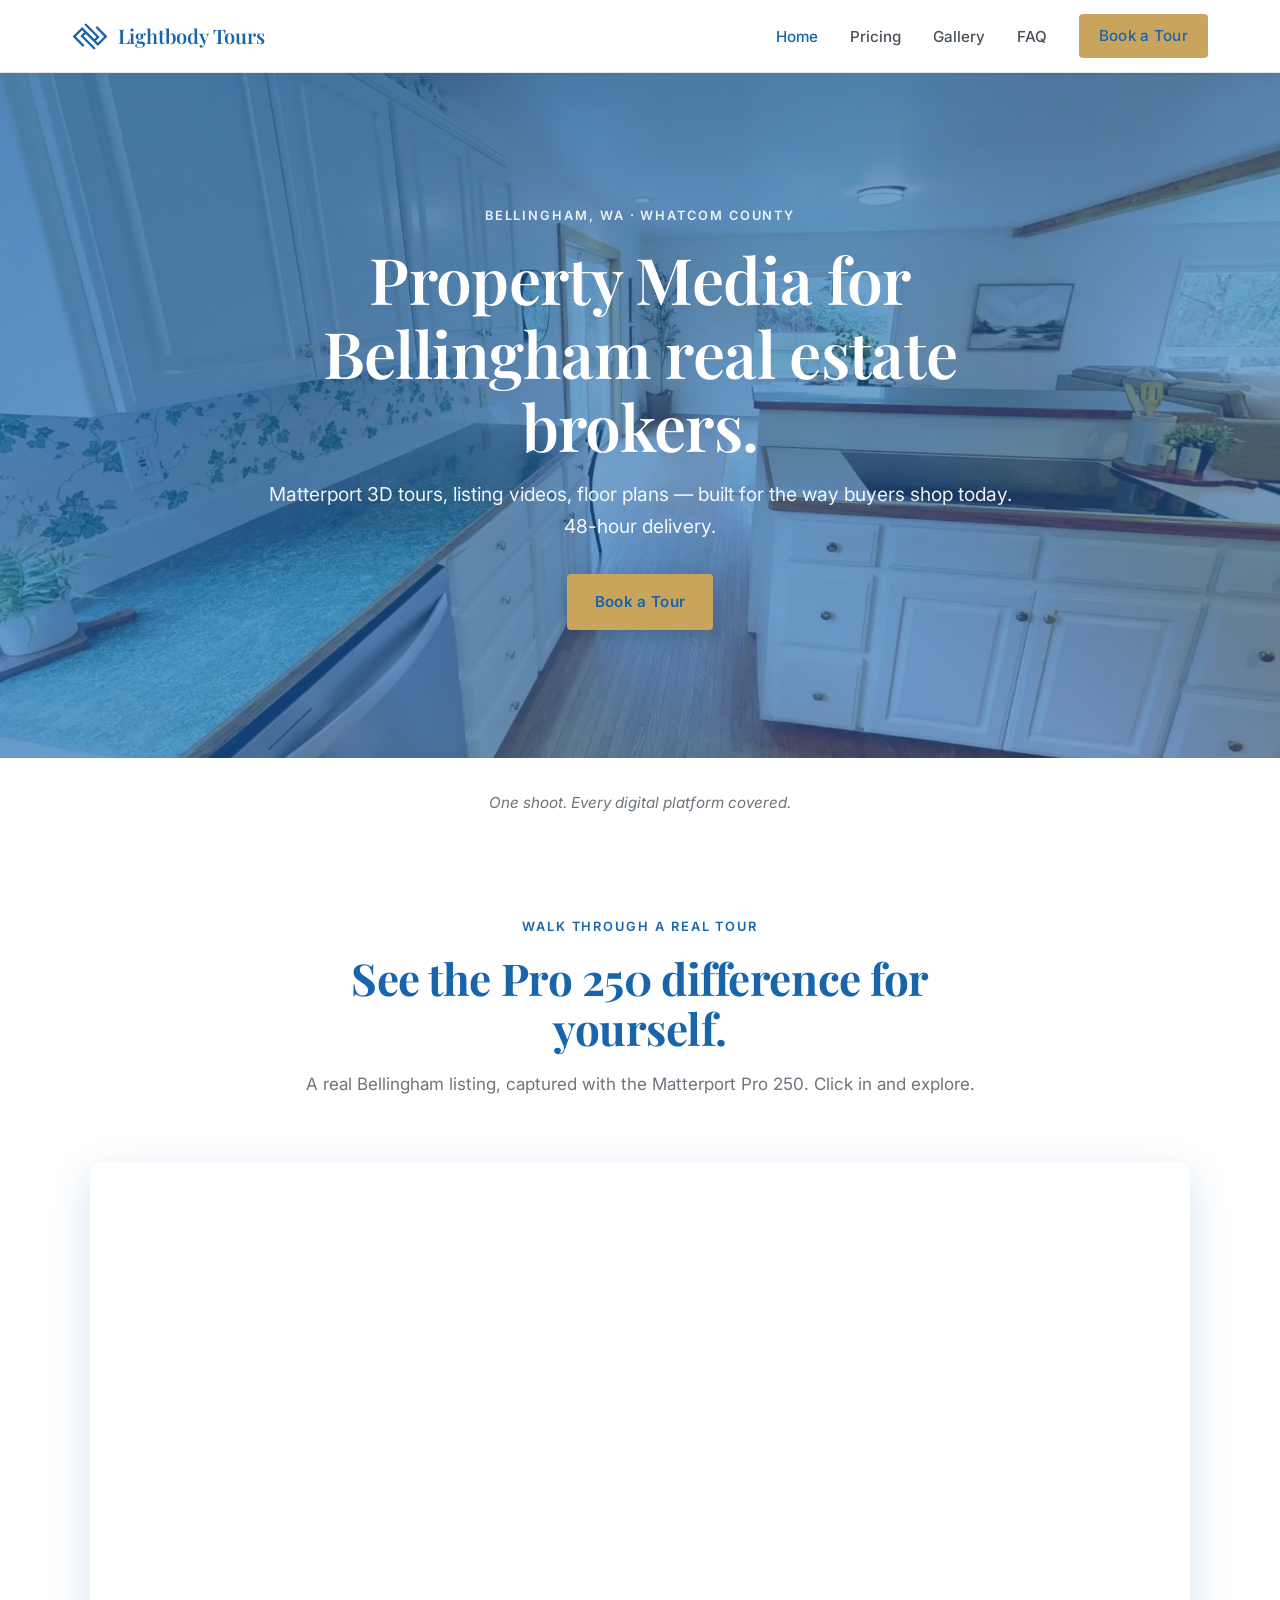
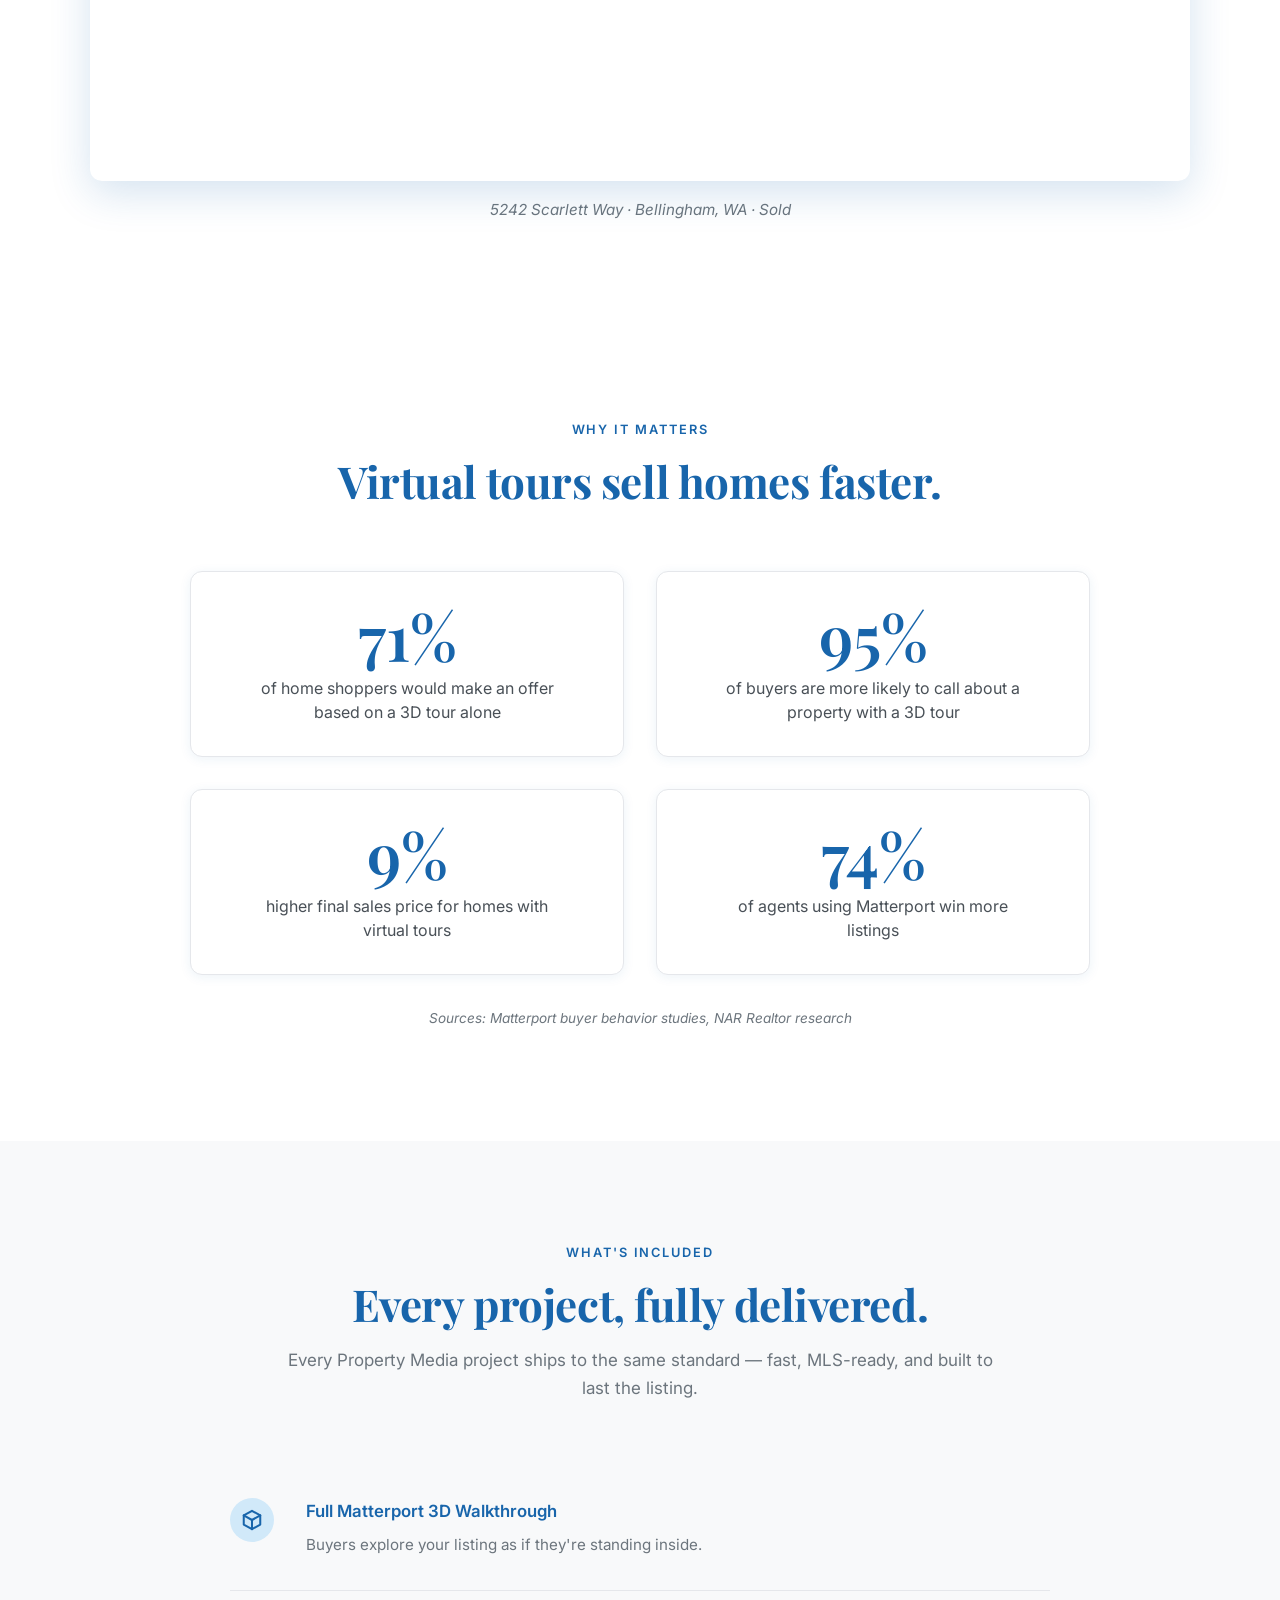
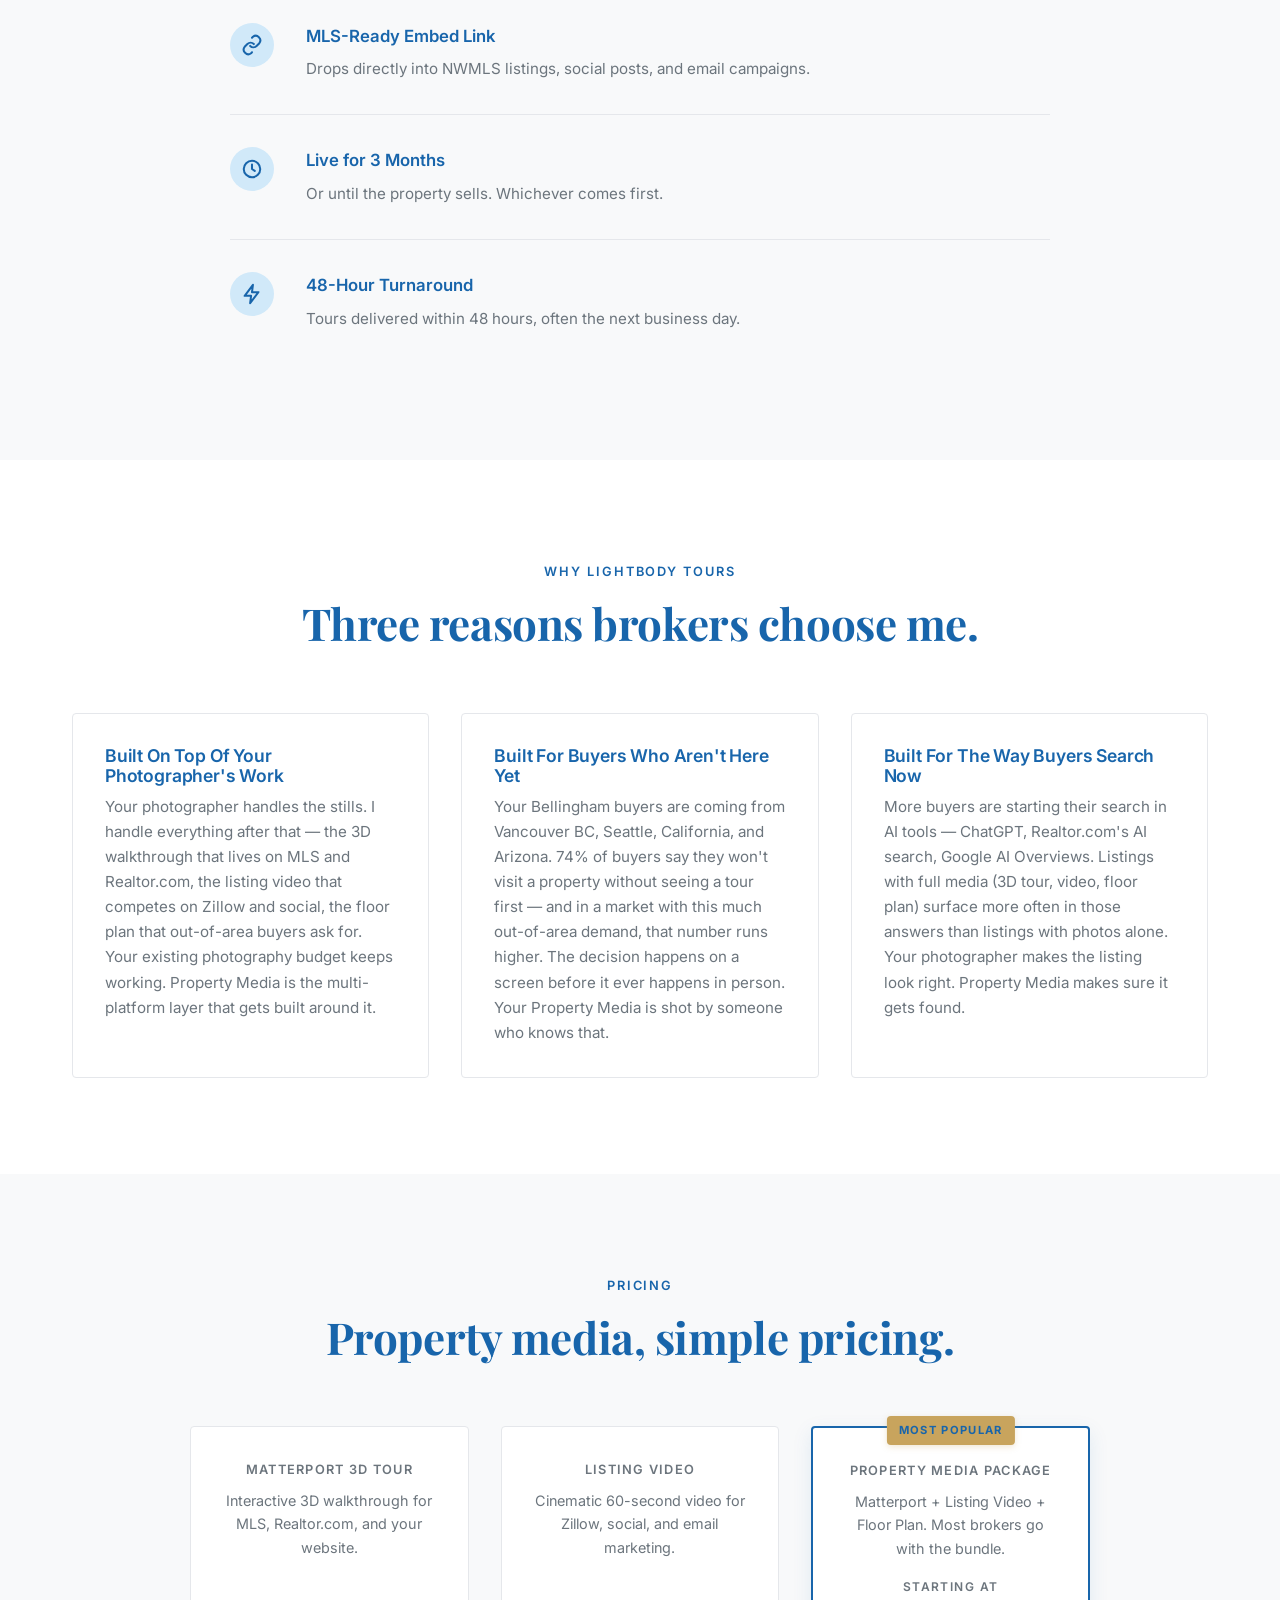
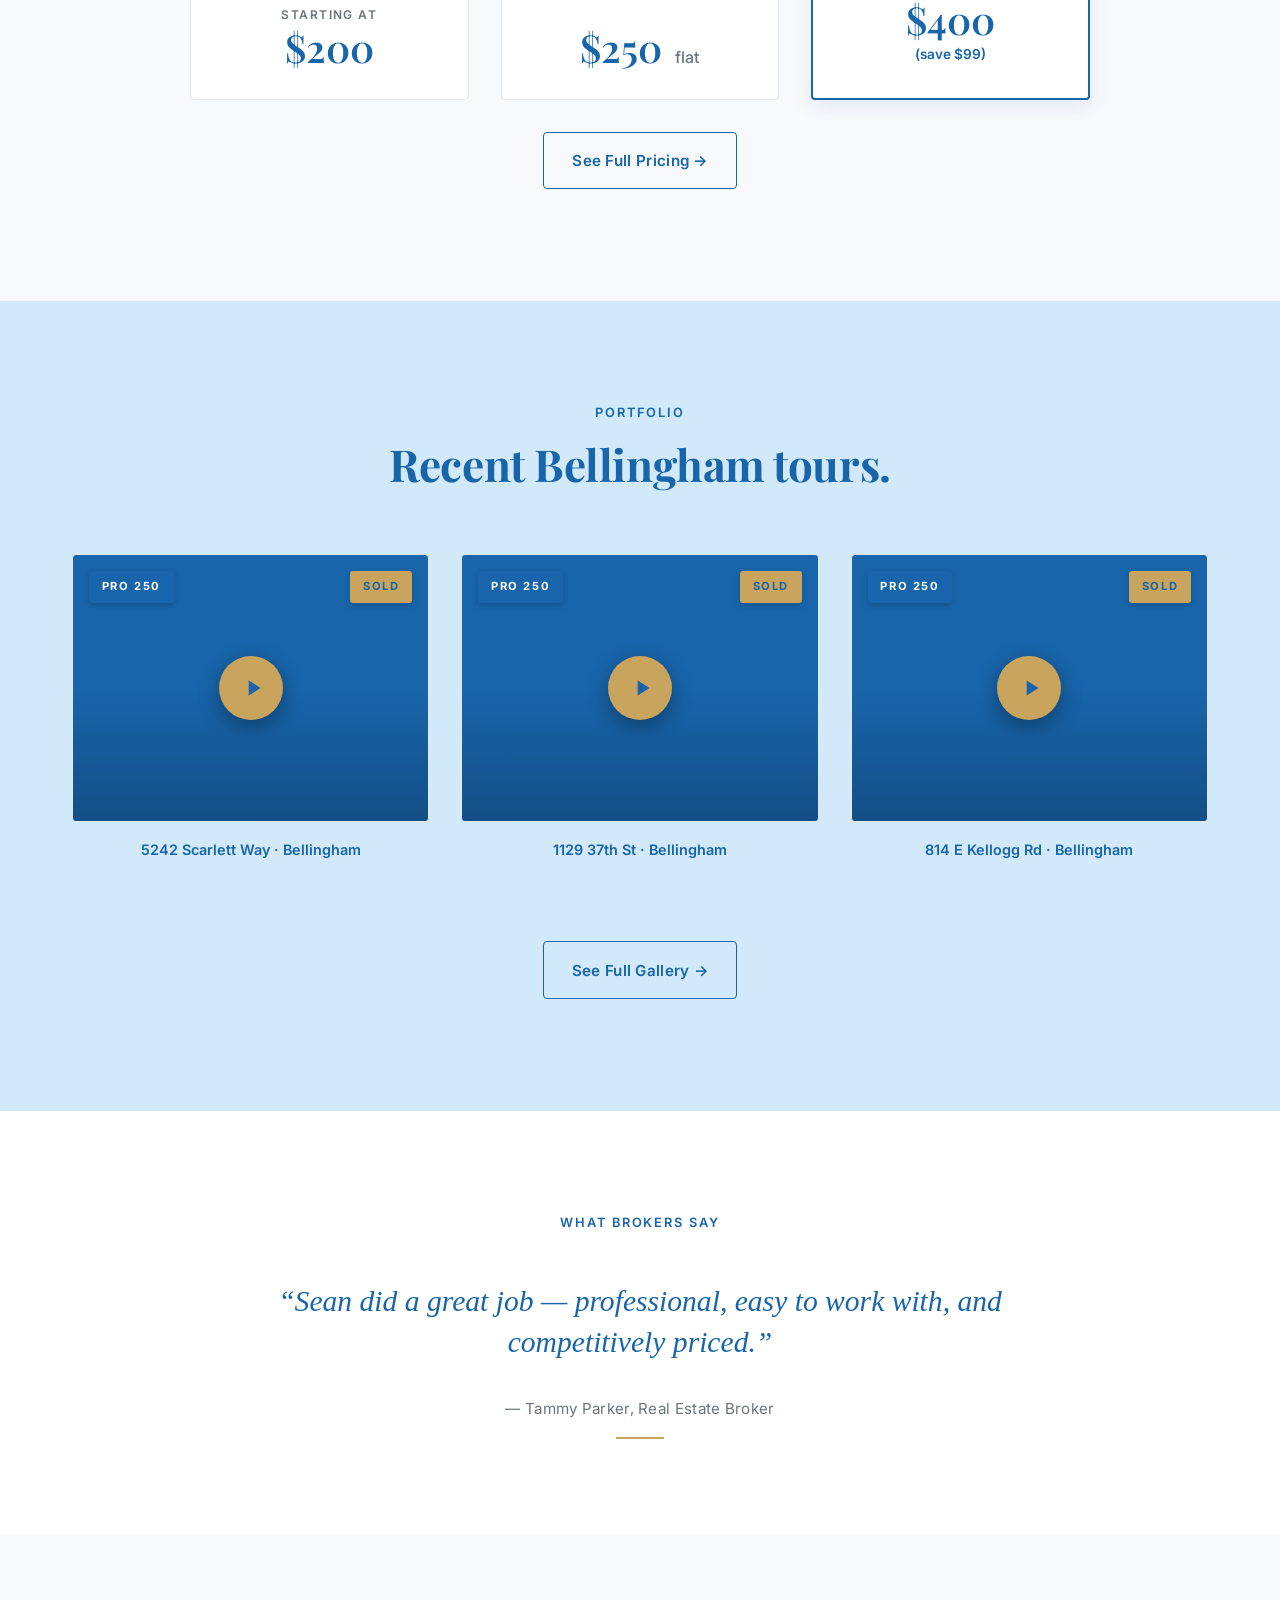
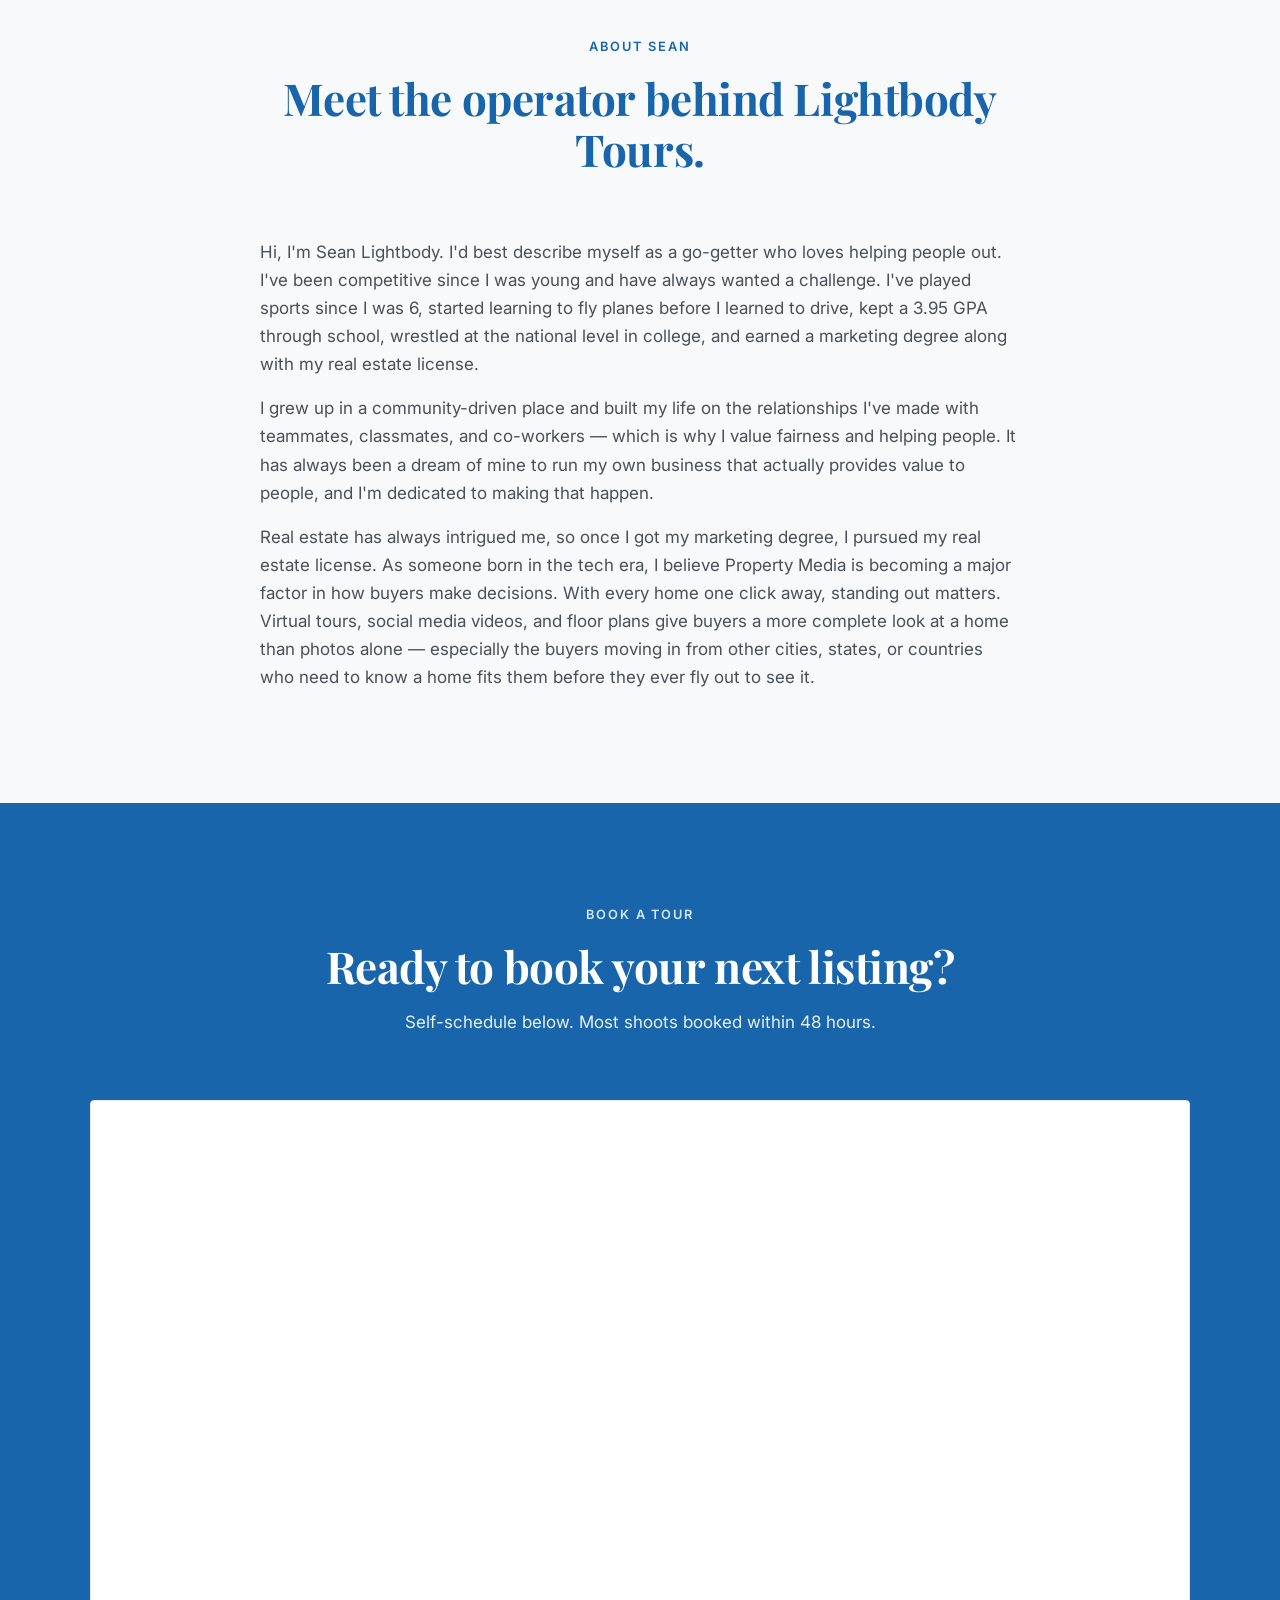
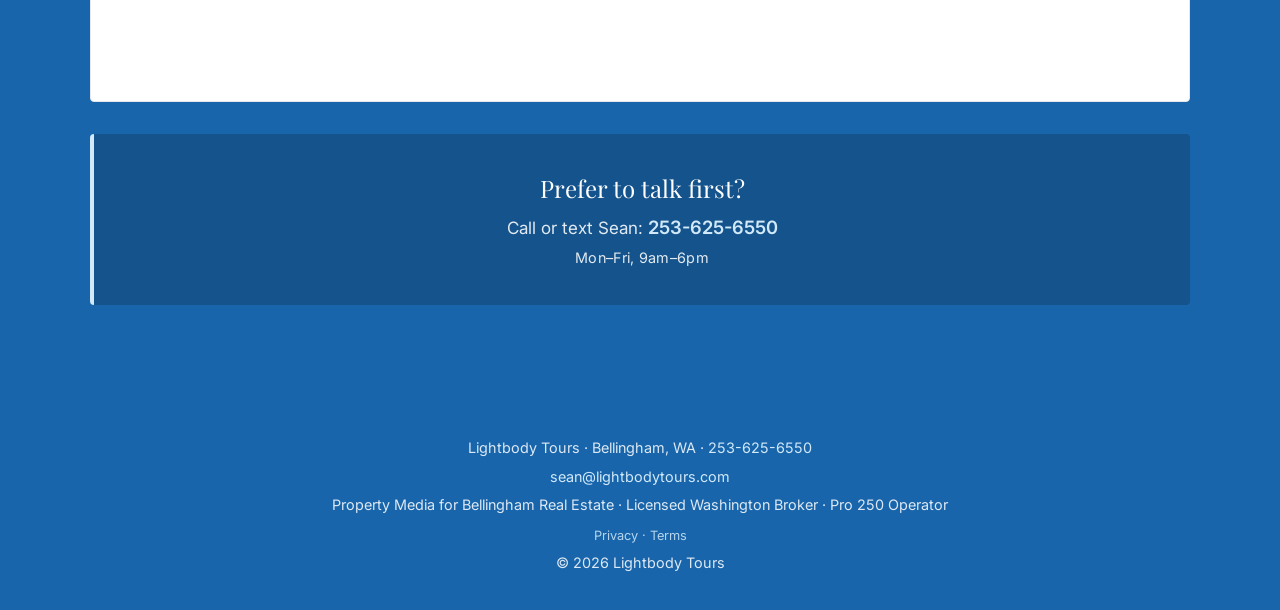
==== commit eb31c26f: "Wave 3 Pass 4: Add tabbed gallery (Matterport/Videos/Reels); YouTube click-to-play; 1129 37th St PEN" ====
--- a/index.html
+++ b/index.html
@@ -96,7 +96,7 @@
   <link rel="preconnect" href="https://fonts.googleapis.com" />
   <link rel="preconnect" href="https://fonts.gstatic.com" crossorigin />
   <link href="https://fonts.googleapis.com/css2?family=Inter:wght@400;500;600;700&family=Playfair+Display:wght@500;600;700&display=swap" rel="stylesheet" />
-  <link rel="stylesheet" href="app.css?v=9" />
+  <link rel="stylesheet" href="app.css?v=10" />
 </head>
 <body>
   <a href="#main" class="skip-link">Skip to content</a>
@@ -354,7 +354,7 @@
                    loading="lazy" decoding="async"
                    onerror="this.remove(); this.parentNode.insertAdjacentHTML('afterbegin','&lt;span class=&quot;thumb-fallback-label&quot;&gt;Tour preview&lt;/span&gt;');" />
               <span class="badge badge-camera">Pro 250</span>
-              <span class="badge" style="right: var(--space-sm); background: var(--brand-blue); color: #fff;">Pending</span>
+              <span class="badge badge-sold">Sold</span>
               <span class="thumb-play" aria-hidden="true">
                 <svg viewBox="0 0 24 24" fill="currentColor"><path d="M8 5v14l11-7z"/></svg>
               </span>
--- a/app.css
+++ b/app.css
@@ -1699,3 +1699,47 @@
   /* Stronger lift on hover but keep the brand tint. */
   box-shadow: 0 14px 40px rgba(24, 101, 171, 0.20);
 }
+
+/* ---------- Gallery: media-type tabs + YouTube video cards ---------- */
+/* Wave 3 Pass 4. Used on gallery.html only, but lives in app.css for
+   token consistency. Reuses --brand-blue, --brand-blue-pale, --text,
+   --font-body, --space-md, --radius. */
+
+.lt-tabs {
+  display: flex;
+  flex-wrap: wrap;
+  gap: 0.5rem;
+  border-bottom: 1px solid var(--brand-blue-pale);
+  margin: 0 0 var(--space-md);
+}
+.lt-tab {
+  font-family: var(--font-body);
+  font-size: 0.95rem;
+  font-weight: 600;
+  color: var(--text);
+  background: none;
+  border: none;
+  border-bottom: 2px solid transparent;
+  padding: 0.75rem 1rem;
+  cursor: pointer;
+  transition: color 150ms ease, background-color 150ms ease, border-bottom-color 150ms ease;
+  /* Nudge so the active 2px border sits over the group's 1px hairline */
+  margin-bottom: -1px;
+  border-radius: var(--radius) var(--radius) 0 0;
+}
+.lt-tab:hover { background: var(--brand-blue-pale); }
+.lt-tab.is-active {
+  color: var(--brand-blue);
+  border-bottom-color: var(--brand-blue);
+}
+.lt-tab:focus-visible {
+  outline: 2px solid var(--brand-blue);
+  outline-offset: 2px;
+}
+
+.lt-panel { display: none; }
+.lt-panel.is-active { display: block; }
+
+/* Video-card thumbnail acts as a click target; the tour-image parent
+   already carries cursor:pointer and hover effects. */
+.lt-video { display: block; }
